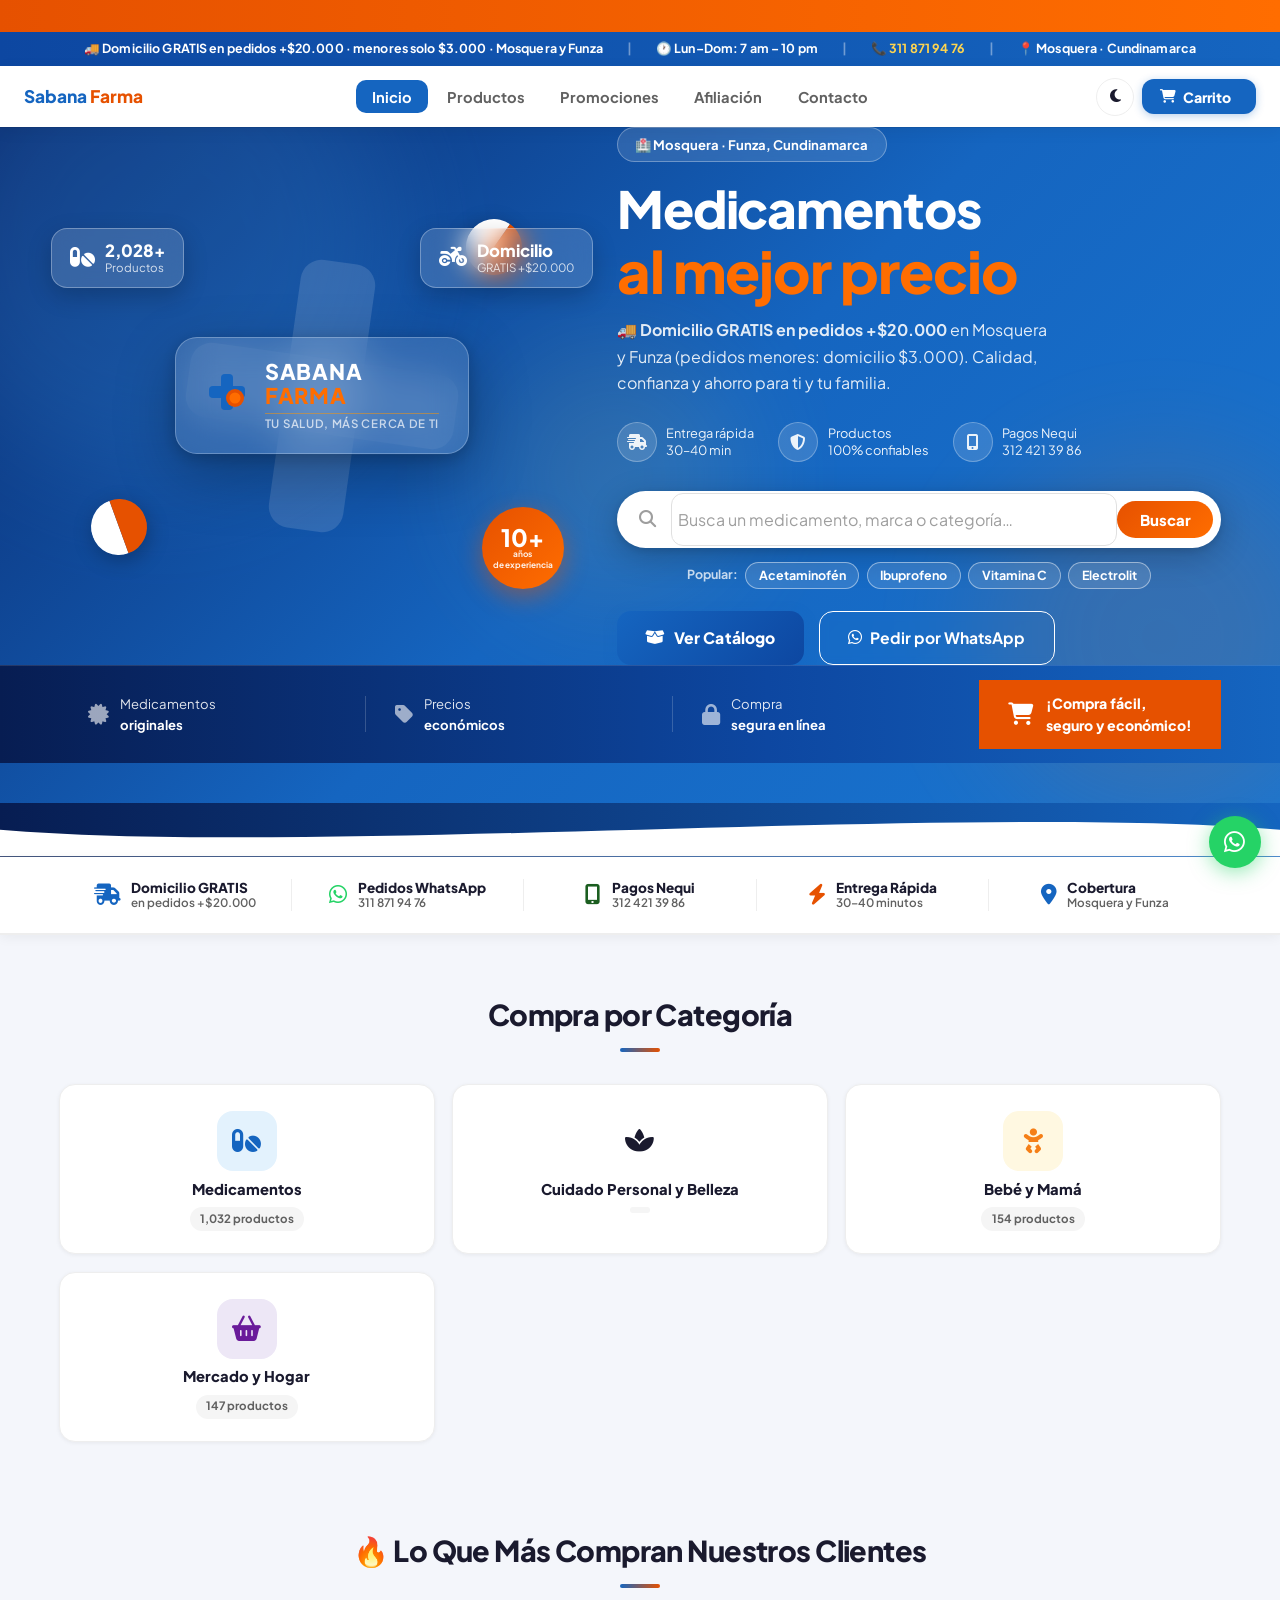
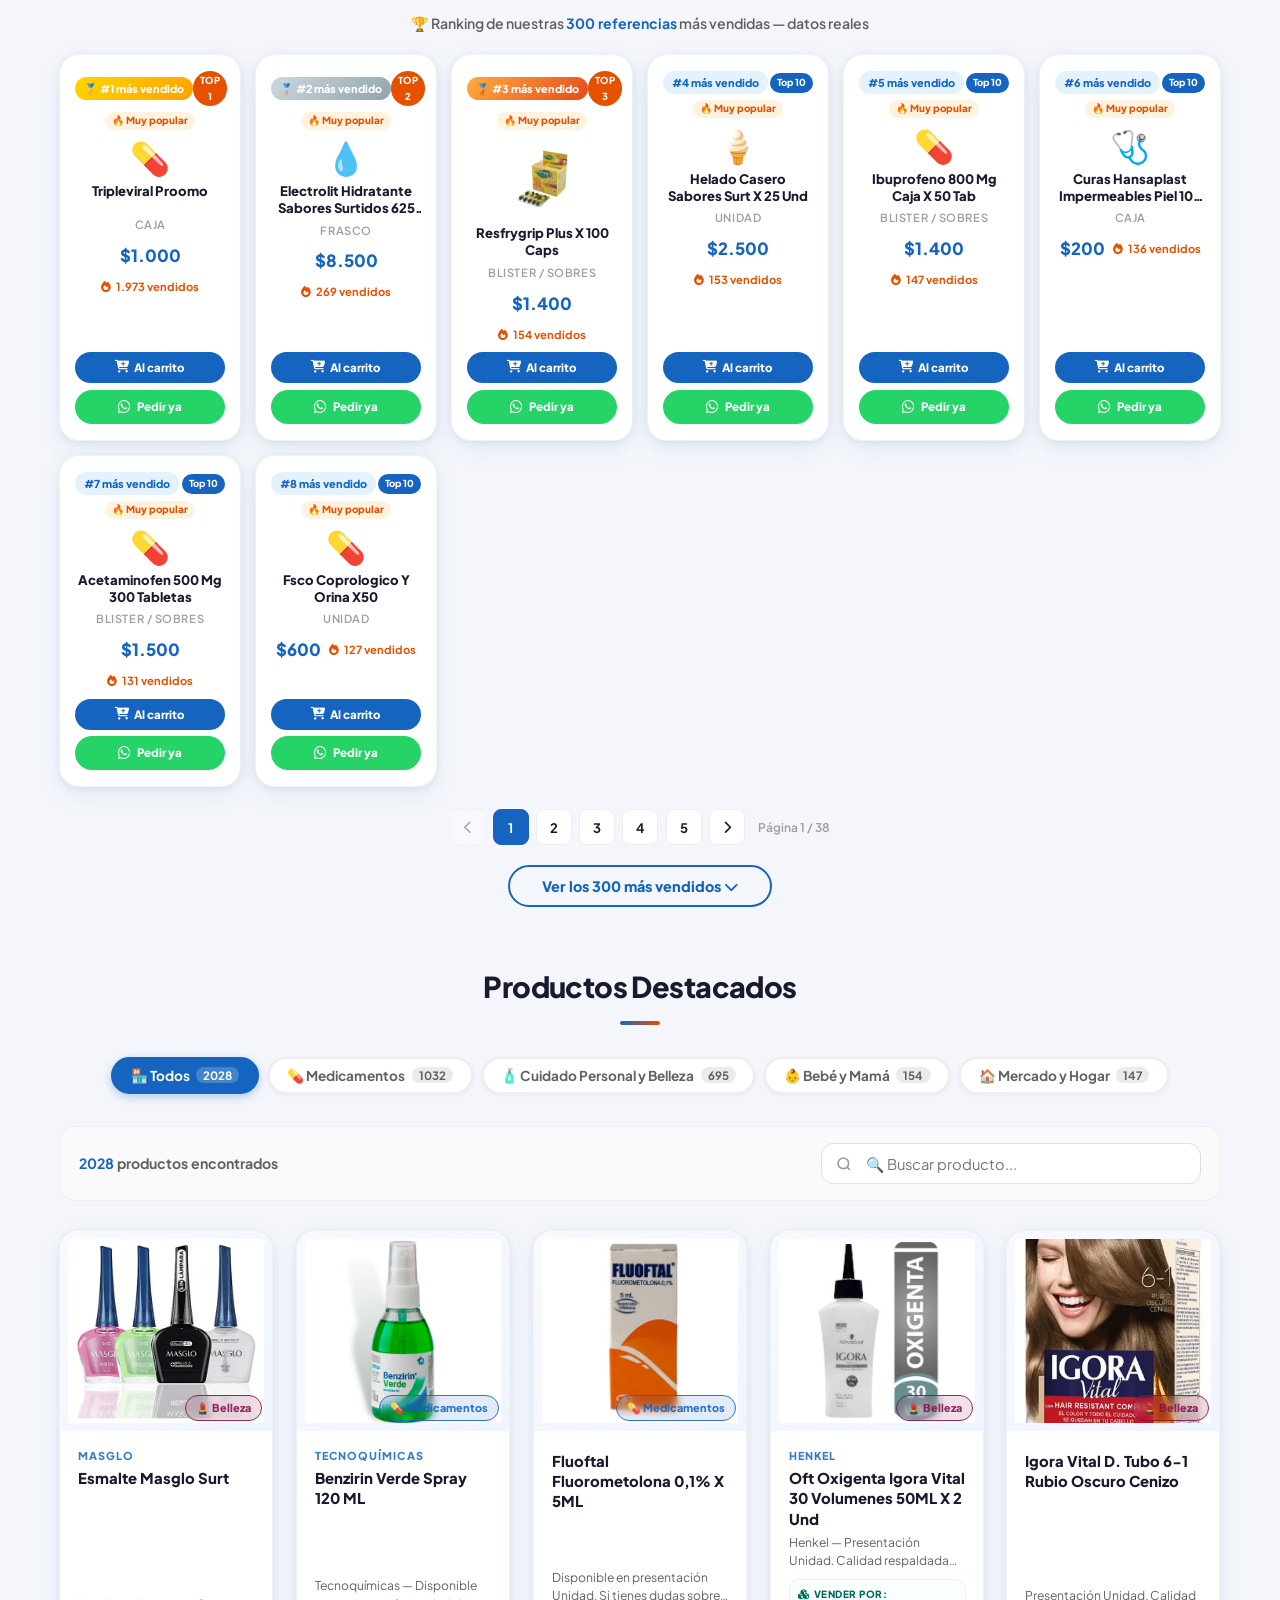
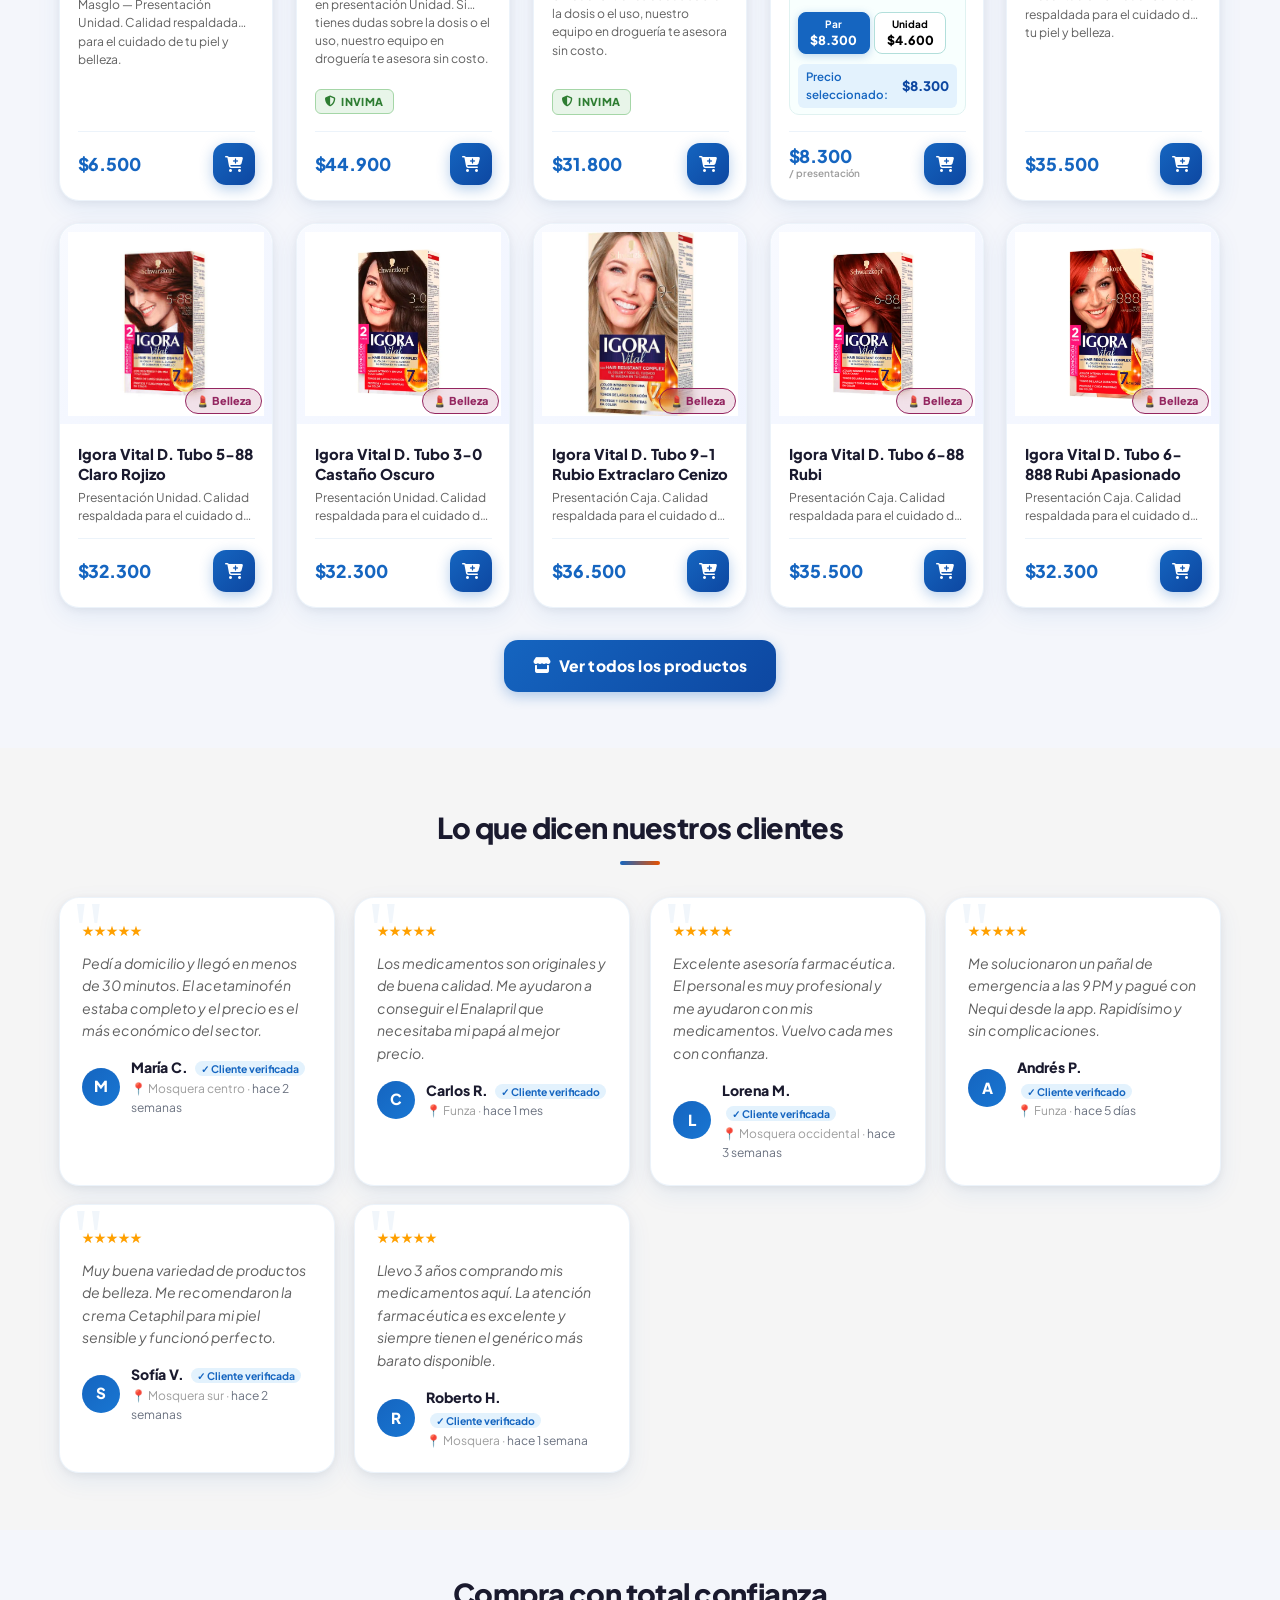
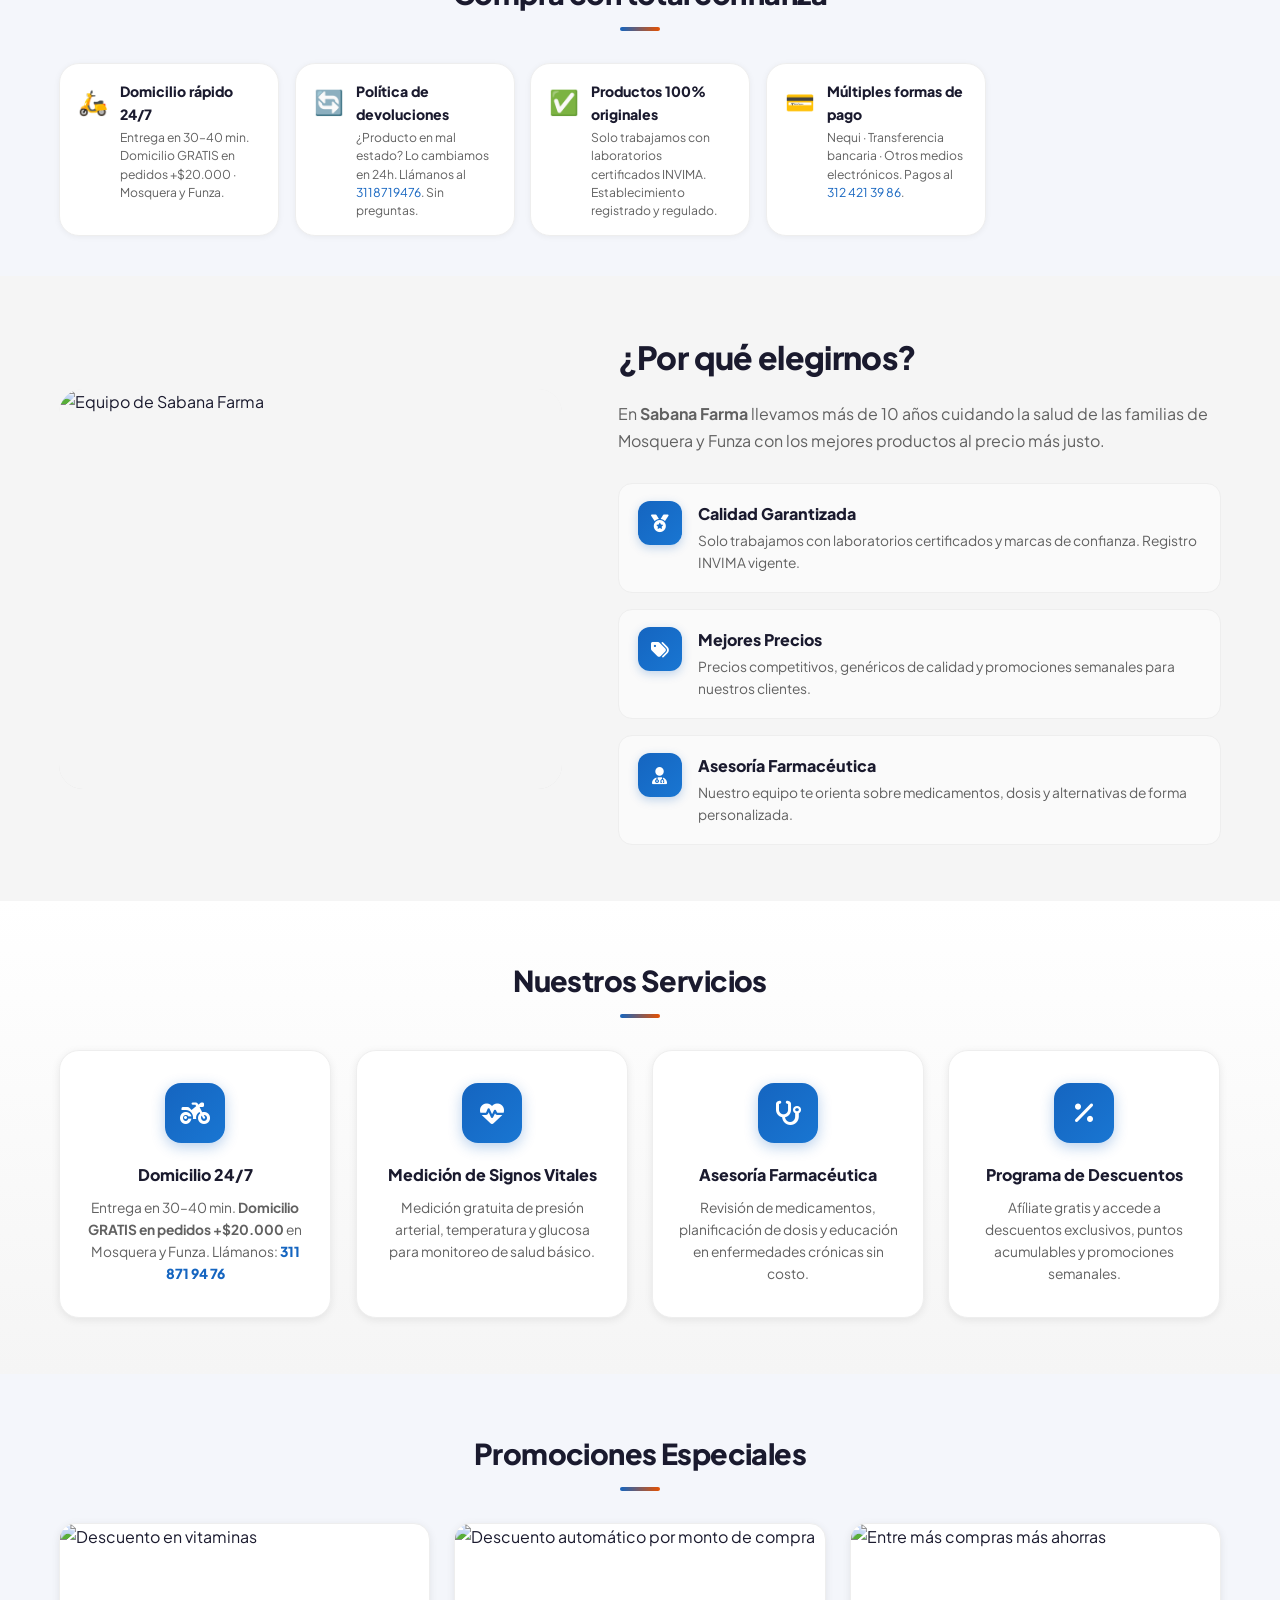
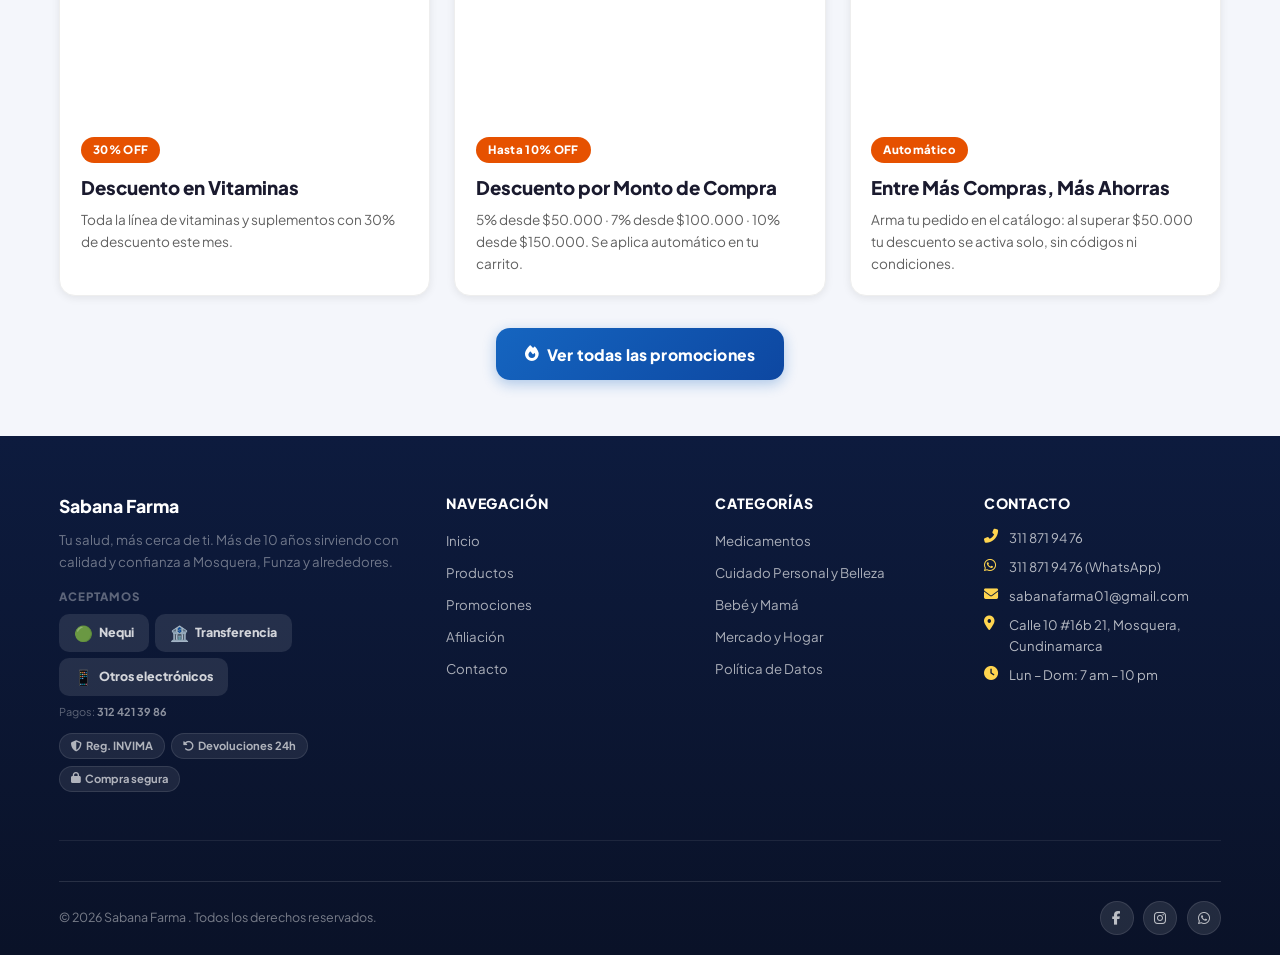
==== index.html @ 00483d92 "Mostrar domicilio .000 en pedidos menores y reubicar tarjeta flotante del hero" ====
<!DOCTYPE html>
<html lang="es">
<head>
 <meta charset="UTF-8">
 <meta name="viewport" content="width=device-width, initial-scale=1.0">
 <title>Sabana Farma | Tu salud, más cerca de ti – Mosquera, Cundinamarca</title>

 <!-- SEO -->
 <meta name="description" content="Sabana Farma en Mosquera y Funza. 🚚 Domicilio GRATIS en pedidos +$20.000. Medicamentos al mejor precio. WhatsApp: 311 871 94 76.">
 <meta name="keywords" content="droguería Mosquera, droguería Funza, medicamentos, belleza, cuidado personal, domicilio farmacia Cundinamarca">

 <!-- Open Graph (WhatsApp, Facebook) -->
 <meta property="og:title" content="Sabana Farma | Mosquera y Funza, Cundinamarca">
 <meta property="og:description" content="Tu salud, más cerca de ti. 🚚 Domicilio GRATIS en pedidos +$20.000 · +2.000 productos · Pedidos por WhatsApp · Nequi · Transferencia · Medios electrónicos.">
 <meta property="og:type" content="website">
 <meta property="og:image" content="https://sabanafarma.com/img/og-banner.jpg">
 <meta property="og:image:width" content="1200">
 <meta property="og:image:height" content="630">
 <meta property="og:url" content="https://sabanafarma.com/">
 <meta property="og:locale" content="es_CO">
 <meta name="twitter:card" content="summary_large_image">
 <meta name="twitter:title" content="Sabana Farma | Mosquera y Funza">
 <meta name="twitter:description" content="🚚 Domicilio GRATIS en pedidos +$20.000 · +2.000 productos · Pedidos por WhatsApp 311 871 94 76">

 <!-- Schema.org Pharmacy -->
 <script type="application/ld+json">
 {
 "@context": "https://schema.org",
 "@type": "Pharmacy",
 "name": "Sabana Farma",
 "telephone": "+573118719476",
 "openingHours": "Mo-Su 07:00-22:00",
 "priceRange": "$",
 "url": "https://sabanafarma.com/",
 "image": "https://sabanafarma.com/img/og-banner.jpg",
 "currenciesAccepted": "COP",
 "paymentAccepted": "Nequi, Transferencia bancaria, Medios electrónicos",
 "areaServed": [
 {"@type": "City", "name": "Mosquera", "addressRegion": "Cundinamarca"},
 {"@type": "City", "name": "Funza", "addressRegion": "Cundinamarca"}
 ],
 "address": {
 "@type": "PostalAddress",
 "streetAddress": "Calle 10 #16b 21",
 "addressLocality": "Mosquera",
 "addressRegion": "Cundinamarca",
 "addressCountry": "CO"
 },
 "geo": {
 "@type": "GeoCoordinates",
 "latitude": 4.8143,
 "longitude": -74.3557
 },
 "hasMap": "https://maps.google.com/?q=Sabana+Farma+Mosquera+Cundinamarca"
 }
 </script>

 <link rel="shortcut icon" href="img/favicon.ico" type="image/x-icon">
 <link rel="apple-touch-icon" href="img/apple-touch-icon.png">
 <link rel="manifest" href="manifest.json">

 <!-- Fuentes -->
 <link rel="preconnect" href="https://fonts.googleapis.com">
 <link rel="preconnect" href="https://fonts.gstatic.com" crossorigin>
 <link href="https://fonts.googleapis.com/css2?family=Nunito:wght@400;600;700;800;900&family=Plus+Jakarta+Sans:wght@500;600;700;800&display=swap" rel="stylesheet">

 <!-- Anti-FOUC: aplica tema ANTES de pintar — evita parpadeo claro→oscuro -->
 <script>
 (function(){
 try {
 var t = localStorage.getItem('tema');
 if (!t) {
 t = (window.matchMedia && window.matchMedia('(prefers-color-scheme:dark)').matches)
 ? 'dark' : 'light';
 }
 if (t === 'dark') {
 document.documentElement.setAttribute('data-theme', 'dark');
 /* body aún no existe en este punto, lo maneja theme.js */
 }
 } catch(e) {}
 })();
 </script>
 <!-- Íconos -->
 <link rel="stylesheet" href="https://cdnjs.cloudflare.com/ajax/libs/font-awesome/6.5.0/css/all.min.css">
 <!-- Estilos — un solo archivo unificado -->
 <link rel="stylesheet" href="css/estilos.css">
 <link rel="canonical" href="https://sabanafarma.com/">
 <!-- Estilos adicionales Fase 1 — additive only, no modifica estilos.css -->
 <style>
 /* Placeholder buscador hero — inicial sobre fondo azul */
 .hero-ac-img { width:44px;height:44px;flex-shrink:0;border-radius:8px;overflow:hidden;display:flex;align-items:center;justify-content:center;background:var(--azul-50,#e3f0ff) }
 .hero-ac-img img { width:100%;height:100%;object-fit:cover }
 .hero-ac-placeholder { width:44px;height:44px;border-radius:8px;background:var(--azul,#1a56db);color:#fff;display:flex;align-items:center;justify-content:center;font-size:1.1rem;font-weight:800;font-family:'Nunito',sans-serif;flex-shrink:0 }
 /* Badge "Cliente verificado" en testimonios */
 .test-verificado { font-size:.65rem;font-weight:700;color:var(--azul,#1a56db);background:var(--azul-50,#e3f0ff);border-radius:20px;padding:1px 6px;margin-left:4px;white-space:nowrap;vertical-align:middle }
 .test-barrio time { color:var(--color-texto-sec,#6b7280);font-style:normal }
 /* Tooltip WhatsApp dinámico — multilinea */
 .whatsapp-tooltip { max-width:200px;text-align:left;line-height:1.4;font-size:.78rem }
 .whatsapp-tooltip strong { display:block }
 /* Bottom nav con 5 ítems */
 .bottom-nav-inner { grid-template-columns:repeat(5,1fr) }

 /* ── Fase 2: Top Ventas mejorado ── */
 /* Contenedor de los dos botones por tarjeta */
 .tv-btns {
 display:flex; gap:.4rem; width:100%; margin-top:auto; flex-wrap:wrap;
 }
 /* Botón agregar al carrito en tv-card */
 .tv-btn-carrito {
 flex:1; min-width:80px;
 display:flex; align-items:center; justify-content:center; gap:.3rem;
 padding:.5rem .4rem;
 background:var(--azul,#1565C0); color:#fff;
 border:none; border-radius:50px;
 font-size:.72rem; font-weight:800; font-family:inherit;
 cursor:pointer; transition:filter .18s, transform .18s;
 white-space:nowrap;
 }
 .tv-btn-carrito:hover { filter:brightness(1.1); transform:translateY(-1px) }
 .tv-btn-carrito i { font-size:.8rem }
 /* Botón WhatsApp más compacto cuando comparte fila con carrito */
 .tv-btns .tv-btn-wsp {
 flex:1; min-width:80px; margin-top:0; padding:.5rem .4rem; font-size:.72rem;
 }
 /* Indicador de popularidad */
 .tv-popular {
 font-size:.62rem; font-weight:800;
 background:#FFF3E0; color:#E65100;
 border-radius:20px; padding:1px 7px;
 align-self:center; white-space:nowrap;
 }
 .tv-popular.tv-popular-med {
 background:var(--azul-50,#e3f2fd); color:var(--azul,#1565C0);
 }

 /* ── Fase 2: imágenes lazy nativas ── */
 img:not([loading]) { loading:lazy }
 /* Excepciones: hero y logo siempre eager */
 .hero img, .navbar-logo img, .hero-brand-logo img { loading:eager }

 /* ── Fase 2: sección Top Ventas — subtítulo ── */
 .tv-subtitulo {
 text-align:center; font-size:.88rem; color:var(--gris-700,#616161);
 margin-top:-.5rem; margin-bottom:1.2rem; font-weight:600;
 }
 </style>
</head>


<body>

<!-- ╔══════════════════════════════════════════╗
 ║ PROMO DEL DÍA (manejado por js/promo-dia.js) ║
 ╚══════════════════════════════════════════╝ -->
<div class="promo-dia-bar" id="promoDiaBar" aria-label="Promoción del día" role="banner"></div>

<!-- ╔══════════════════════════════════════════╗
 ║ TOP BAR — DOMICILIO + TELÉFONO ║
 ╚══════════════════════════════════════════╝ -->
<div class="top-bar" role="banner">
 <span>🚚 <strong>Domicilio GRATIS</strong> en pedidos +$20.000 · menores solo $3.000 · Mosquera y Funza</span>
 <span class="top-bar-sep">|</span>
 <span>🕐 Lun–Dom: 7 am – 10 pm</span>
 <span class="top-bar-sep">|</span>
 <a href="tel:+573118719476">📞 311 871 94 76</a>
 <span class="top-bar-sep">|</span>
 <span>📍 Mosquera · Cundinamarca</span>
</div>

<!-- ╔══════════════════════════════════════════╗
 ║ NAVBAR ║
 ╚══════════════════════════════════════════╝ -->
<nav class="navbar" role="navigation" aria-label="Navegación principal">
 <a class="navbar-logo" href="index.html">
 <img src="img/icono.jpg" alt="Logo Sabana Farma" loading="eager" fetchpriority="high" onerror="this.style.display='none'">
 <span>Sabana <em>Farma</em></span>
 </a>

 <ul class="navbar-links" id="navLinks" role="list">
 <li><a href="index.html" class="activo">Inicio</a></li>
 <li><a href="productos.html">Productos</a></li>
 <li><a href="promociones.html">Promociones</a></li>
 <li><a href="afiliaciones.html">Afiliación</a></li>
 <li><a href="contacto.html">Contacto</a></li>
 </ul>

 <div class="navbar-actions">
 <a href="tel:+573118719476" class="btn-tel-nav" style="display:none;color:var(--azul);font-weight:800;font-size:.85rem;padding:.4rem .7rem;border-radius:10px;background:var(--azul-50)" id="btnTelNav">
 <i class="fas fa-phone-alt"></i>
 </a>
 <!-- Toggle Dark Mode -->
 <button class="btn-tema" id="btnTema" onclick="toggleTema()" aria-label="Cambiar tema" title="Cambiar tema">
 <i class="fas fa-moon"></i>
 </button>
 <button class="btn-carrito" id="btnAbrirCarrito" aria-label="Abrir carrito de compras">
 <i class="fas fa-shopping-cart"></i> Carrito
 <span class="carrito-badge oculto" aria-live="polite">0</span>
 </button>
 <button class="navbar-toggle" id="navToggle" aria-label="Menú" aria-expanded="false">
 <span></span><span></span><span></span>
 </button>
 </div>
</nav>

<!-- ╔══════════════════════════════════════════╗
 ║ HERO ║
 ╚══════════════════════════════════════════╝ -->
<header class="hero" id="inicio" role="banner">

 <div class="hero-bg-deco" aria-hidden="true">
 <div class="hero-orb hero-orb-1"></div>
 <div class="hero-orb hero-orb-2"></div>
 <div class="hero-orb hero-orb-3"></div>
 </div>

 <div class="hero-inner container">

 <div class="hero-visual" aria-hidden="true">
 <div class="hero-cruz-bg">
 <svg viewBox="0 0 200 200" xmlns="http://www.w3.org/2000/svg">
 <rect x="75" y="10" width="50" height="180" rx="14" fill="rgba(255,255,255,.13)"/>
 <rect x="10" y="75" width="180" height="50" rx="14" fill="rgba(255,255,255,.13)"/>
 </svg>
 </div>
 <div class="hero-brand-card">
 <div class="hero-brand-logo">
 <svg width="44" height="44" viewBox="0 0 44 44" fill="none" xmlns="http://www.w3.org/2000/svg">
 <rect x="16" y="4" width="12" height="36" rx="4" fill="#1565C0"/>
 <rect x="4" y="16" width="36" height="12" rx="4" fill="#1565C0"/>
 <circle cx="30" cy="28" r="9" fill="#E65100"/>
 <circle cx="30" cy="28" r="5.5" fill="#FF6D00"/>
 </svg>
 </div>
 <div class="hero-brand-text">
 <span class="hero-brand-name">SABANA</span>
 <span class="hero-brand-name hero-brand-naranja">FARMA</span>
 <span class="hero-brand-slogan">Tu salud, más cerca de ti</span>
 </div>
 </div>
 <div class="hero-float-card hero-float-izq">
 <i class="fas fa-pills"></i>
 <div><strong>2,028+</strong><span>Productos</span></div>
 </div>
 <div class="hero-float-card hero-float-der">
 <i class="fas fa-motorcycle"></i>
 <div><strong>Domicilio</strong><span>GRATIS +$20.000</span></div>
 </div>
 <div class="hero-pill hero-pill-1">
 <div class="pill-half pill-a"></div><div class="pill-half pill-b"></div>
 </div>
 <div class="hero-pill hero-pill-2">
 <div class="pill-half pill-a"></div><div class="pill-half pill-b"></div>
 </div>
 <div class="hero-years-badge">
 <span class="hero-years-num">10+</span>
 <span class="hero-years-txt">años<br>de experiencia</span>
 </div>
 </div>

 <div class="hero-content">
 <div class="hero-badge">🏥 Mosquera · Funza, Cundinamarca</div>
 <h1>Medicamentos<br><span>al mejor precio</span></h1>
 <p>🚚 <strong>Domicilio GRATIS en pedidos +$20.000</strong> en Mosquera y Funza (pedidos menores: domicilio $3.000). Calidad, confianza y ahorro para ti y tu familia.</p>

 <div class="hero-benefits">
 <div class="hero-benefit">
 <div class="hero-benefit-icon"><i class="fas fa-shipping-fast"></i></div>
 <span>Entrega rápida<br>30–40 min</span>
 </div>
 <div class="hero-benefit">
 <div class="hero-benefit-icon"><i class="fas fa-shield-alt"></i></div>
 <span>Productos<br>100% confiables</span>
 </div>
 <div class="hero-benefit">
 <div class="hero-benefit-icon"><i class="fas fa-mobile-alt"></i></div>
 <span>Pagos Nequi<br>312 421 39 86</span>
 </div>
 </div>

 <div class="hero-search" id="heroSearchWrap" role="search">
 <div class="hero-search-inner">
 <i class="fas fa-search hero-search-icon" aria-hidden="true"></i>
 <input type="search" id="heroBuscadorInput" class="hero-search-input"
 placeholder="Busca un medicamento, marca o categoría…"
 autocomplete="off" aria-label="Buscar producto" aria-controls="heroDropdown">
 <button class="hero-search-btn" onclick="heroIrACatalogo()" aria-label="Buscar">Buscar</button>
 </div>
 <div class="hero-search-dropdown" id="heroDropdown" role="listbox"></div>
 <div class="hero-search-chips">
 <span class="hero-chip-label">Popular:</span>
 <button class="hero-chip" onclick="heroSetQ('Acetaminofén')">Acetaminofén</button>
 <button class="hero-chip" onclick="heroSetQ('Ibuprofeno')">Ibuprofeno</button>
 <button class="hero-chip" onclick="heroSetQ('Vitamina C')">Vitamina C</button>
 <button class="hero-chip" onclick="heroSetQ('Electrolit')">Electrolit</button>
 </div>
 </div>

 <div class="hero-btns">
 <a href="productos.html" class="btn-primario">
 <i class="fas fa-box-open"></i> Ver Catálogo
 </a>
 <a href="https://wa.me/573118719476?text=Hola%2C+quiero+hacer+un+pedido" target="_blank" rel="noopener" class="btn-secundario">
 <i class="fab fa-whatsapp"></i> Pedir por WhatsApp
 </a>
 </div>
 </div>
 </div>

 <div class="hero-bottom-strip">
 <div class="container">
 <div class="hero-strip-items">
 <div class="hero-strip-item"><i class="fas fa-certificate"></i><span>Medicamentos<br><strong>originales</strong></span></div>
 <div class="hero-strip-sep"></div>
 <div class="hero-strip-item"><i class="fas fa-tag"></i><span>Precios<br><strong>económicos</strong></span></div>
 <div class="hero-strip-sep"></div>
 <div class="hero-strip-item"><i class="fas fa-lock"></i><span>Compra<br><strong>segura en línea</strong></span></div>
 <div class="hero-strip-cta"><i class="fas fa-shopping-cart"></i><span>¡Compra fácil,<br>seguro y económico!</span></div>
 </div>
 </div>
 </div>

 <div class="hero-wave" aria-hidden="true">
 <svg viewBox="0 0 1440 60" xmlns="http://www.w3.org/2000/svg" preserveAspectRatio="none">
 <path d="M0,30 C360,60 1080,0 1440,30 L1440,60 L0,60 Z" fill="#ffffff"/>
 </svg>
 </div>
</header>

<!-- Banda de confianza -->
<section class="confianza-strip" aria-label="Por qué elegirnos">
 <div class="container">
 <div class="confianza-items">
 <div class="confianza-item"><i class="fas fa-shipping-fast confianza-icon"></i><div><strong>Domicilio GRATIS</strong><span>en pedidos +$20.000</span></div></div>
 <div class="confianza-sep"></div>
 <div class="confianza-item"><i class="fab fa-whatsapp confianza-icon" style="color:#25D366"></i><div><strong>Pedidos WhatsApp</strong><span>311 871 94 76</span></div></div>
 <div class="confianza-sep"></div>
 <div class="confianza-item"><i class="fas fa-mobile-alt confianza-icon" style="color:#1B5E20"></i><div><strong>Pagos Nequi</strong><span>312 421 39 86</span></div></div>
 <div class="confianza-sep"></div>
 <div class="confianza-item"><i class="fas fa-bolt confianza-icon" style="color:#E65100"></i><div><strong>Entrega Rápida</strong><span>30–40 minutos</span></div></div>
 <div class="confianza-sep"></div>
 <div class="confianza-item"><i class="fas fa-map-marker-alt confianza-icon"></i><div><strong>Cobertura</strong><span>Mosquera y Funza</span></div></div>
 </div>
 </div>
</section>

<!-- ╔══════════════════════════════════════════╗
 ║ CATEGORÍAS HERO — Compra por categoría ║
 ╚══════════════════════════════════════════╝ -->
<section class="categorias-hero" aria-labelledby="tit-cat-hero">
 <div class="container">
 <h2 class="titulo-seccion" id="tit-cat-hero">Compra por Categoría</h2>
 <div class="cat-hero-grid">

 <a href="productos.html?cat=Medicamentos" class="cat-hero-card" data-cat="Medicamentos">
 <div class="cat-hero-icon"><i class="fas fa-pills"></i></div>
 <span class="cat-hero-label">Medicamentos</span>
 <span class="cat-hero-count"></span>
 </a>

 <a href="productos.html?cat=Cuidado%20Personal%20y%20Belleza" class="cat-hero-card" data-cat="Cuidado Personal y Belleza">
 <div class="cat-hero-icon"><i class="fas fa-spa"></i></div>
 <span class="cat-hero-label">Cuidado Personal y Belleza</span>
 <span class="cat-hero-count"></span>
 </a>

 <a href="productos.html?cat=Beb%C3%A9%20y%20Mam%C3%A1" class="cat-hero-card" data-cat="Bebé y Mamá">
 <div class="cat-hero-icon"><i class="fas fa-baby"></i></div>
 <span class="cat-hero-label">Bebé y Mamá</span>
 <span class="cat-hero-count"></span>
 </a>

 <a href="productos.html?cat=Mercado%20y%20Hogar" class="cat-hero-card" data-cat="Mercado y Hogar">
 <div class="cat-hero-icon"><i class="fas fa-shopping-basket"></i></div>
 <span class="cat-hero-label">Mercado y Hogar</span>
 <span class="cat-hero-count"></span>
 </a>

 </div>
 </div>
</section>

<!-- ╔══════════════════════════════════════════╗
 ║ TOP VENTAS — LO QUE MÁS COMPRAN ║
 ╚══════════════════════════════════════════╝ -->
<section id="top-ventas" aria-labelledby="tit-top-ventas" style="padding:1.8rem 0 0">
 <div class="container">
 <h2 class="titulo-seccion" id="tit-top-ventas">🔥 Lo Que Más Compran Nuestros Clientes</h2>
 <p class="tv-subtitulo">🏆 Ranking de nuestras <strong>300 referencias</strong> más vendidas — datos reales</p>

 <div class="tv-grid" id="topVentasGrid" role="list"></div>

 <!-- Paginación -->
 <div class="tv-paginacion" id="tvPaginacion" role="navigation" aria-label="Paginación de productos más vendidos"></div>

 <div style="text-align:center;margin-top:1.2rem">
 <button type="button" class="tv-ver-mas" id="btnVerMasTop">
 Ver los 300 más vendidos <i class="fas fa-chevron-down"></i>
 </button>
 </div>
 </div>
</section>

<!-- ╔══════════════════════════════════════════╗
 ║ PRODUCTOS DESTACADOS ║
 ╚══════════════════════════════════════════╝ -->
<section id="productos" aria-labelledby="tit-productos">
 <div class="container">
 <h2 class="titulo-seccion" id="tit-productos">Productos Destacados</h2>

 <div class="categorias-grid" id="categoriasGrid" role="group" aria-label="Filtrar por categoría" style="margin-bottom:2rem"></div>

 <div class="productos-header">
 <span class="productos-count" id="productosCount"></span>
 <input type="search" class="busqueda-input" id="busquedaInput"
 placeholder="🔍 Buscar producto..." aria-label="Buscar producto">
 </div>

 <div class="productos-grid" id="productosGrid" role="list" aria-live="polite"></div>

 <div style="text-align:center;margin-top:2rem">
 <a href="productos.html" class="btn-primario">
 <i class="fas fa-store"></i> Ver todos los productos
 </a>
 </div>
 </div>
</section>

<!-- ╔══════════════════════════════════════════╗
 ║ TESTIMONIOS ║
 ╚══════════════════════════════════════════╝ -->
<section id="testimonios" style="background:var(--gris-100)" aria-labelledby="tit-testimonios">
 <div class="container">
 <h2 class="titulo-seccion" id="tit-testimonios">Lo que dicen nuestros clientes</h2>
 <div class="testimonios-grid">

 <article class="testimonio-card">
 <div class="test-estrellas">★★★★★</div>
 <p class="test-texto">Pedí a domicilio y llegó en menos de 30 minutos. El acetaminofén estaba completo y el precio es el más económico del sector.</p>
 <div class="test-autor">
 <div class="test-avatar">M</div>
 <div>
 <div class="test-nombre">María C. <span class="test-verificado">✓ Cliente verificada</span></div>
 <div class="test-barrio">📍 Mosquera centro · <time>hace 2 semanas</time></div>
 </div>
 </div>
 </article>

 <article class="testimonio-card">
 <div class="test-estrellas">★★★★★</div>
 <p class="test-texto">Los medicamentos son originales y de buena calidad. Me ayudaron a conseguir el Enalapril que necesitaba mi papá al mejor precio.</p>
 <div class="test-autor">
 <div class="test-avatar">C</div>
 <div>
 <div class="test-nombre">Carlos R. <span class="test-verificado">✓ Cliente verificado</span></div>
 <div class="test-barrio">📍 Funza · <time>hace 1 mes</time></div>
 </div>
 </div>
 </article>

 <article class="testimonio-card">
 <div class="test-estrellas">★★★★★</div>
 <p class="test-texto">Excelente asesoría farmacéutica. El personal es muy profesional y me ayudaron con mis medicamentos. Vuelvo cada mes con confianza.</p>
 <div class="test-autor">
 <div class="test-avatar">L</div>
 <div>
 <div class="test-nombre">Lorena M. <span class="test-verificado">✓ Cliente verificada</span></div>
 <div class="test-barrio">📍 Mosquera occidental · <time>hace 3 semanas</time></div>
 </div>
 </div>
 </article>

 <article class="testimonio-card">
 <div class="test-estrellas">★★★★★</div>
 <p class="test-texto">Me solucionaron un pañal de emergencia a las 9 PM y pagué con Nequi desde la app. Rapidísimo y sin complicaciones.</p>
 <div class="test-autor">
 <div class="test-avatar">A</div>
 <div>
 <div class="test-nombre">Andrés P. <span class="test-verificado">✓ Cliente verificado</span></div>
 <div class="test-barrio">📍 Funza · <time>hace 5 días</time></div>
 </div>
 </div>
 </article>

 <article class="testimonio-card">
 <div class="test-estrellas">★★★★★</div>
 <p class="test-texto">Muy buena variedad de productos de belleza. Me recomendaron la crema Cetaphil para mi piel sensible y funcionó perfecto.</p>
 <div class="test-autor">
 <div class="test-avatar">S</div>
 <div>
 <div class="test-nombre">Sofía V. <span class="test-verificado">✓ Cliente verificada</span></div>
 <div class="test-barrio">📍 Mosquera sur · <time>hace 2 semanas</time></div>
 </div>
 </div>
 </article>

 <article class="testimonio-card">
 <div class="test-estrellas">★★★★★</div>
 <p class="test-texto">Llevo 3 años comprando mis medicamentos aquí. La atención farmacéutica es excelente y siempre tienen el genérico más barato disponible.</p>
 <div class="test-autor">
 <div class="test-avatar">R</div>
 <div>
 <div class="test-nombre">Roberto H. <span class="test-verificado">✓ Cliente verificado</span></div>
 <div class="test-barrio">📍 Mosquera · <time>hace 1 semana</time></div>
 </div>
 </div>
 </article>

 </div>
 </div>
</section>

<!-- ╔══════════════════════════════════════════╗
 ║ GARANTÍAS DE COMPRA ║
 ╚══════════════════════════════════════════╝ -->
<section aria-labelledby="tit-garantias" style="padding-top:2.5rem;padding-bottom:2.5rem">
 <div class="container">
 <h2 class="titulo-seccion" id="tit-garantias">Compra con total confianza</h2>
 <div class="garantias-compra">

 <div class="garantia-card">
 <div class="garantia-icon">🛵</div>
 <div>
 <h4>Domicilio rápido 24/7</h4>
 <p>Entrega en 30–40 min. Domicilio GRATIS en pedidos +$20.000 · Mosquera y Funza.</p>
 </div>
 </div>

 <div class="garantia-card">
 <div class="garantia-icon">🔄</div>
 <div>
 <h4>Política de devoluciones</h4>
 <p>¿Producto en mal estado? Lo cambiamos en 24h. Llámanos al <a href="tel:+573118719476" style="color:var(--azul)">3118719476</a>. Sin preguntas.</p>
 </div>
 </div>

 <div class="garantia-card">
 <div class="garantia-icon">✅</div>
 <div>
 <h4>Productos 100% originales</h4>
 <p>Solo trabajamos con laboratorios certificados INVIMA. Establecimiento registrado y regulado.</p>
 </div>
 </div>

 <div class="garantia-card">
 <div class="garantia-icon">💳</div>
 <div>
 <h4>Múltiples formas de pago</h4>
 <p>Nequi · Transferencia bancaria · Otros medios electrónicos. Pagos al <a href="tel:+573118719476" style="color:var(--azul)">312 421 39 86</a>.</p>
 </div>
 </div>

 </div>
 </div>
</section>

<!-- ╔══════════════════════════════════════════╗
 ║ NOSOTROS ║
 ╚══════════════════════════════════════════╝ -->
<section id="nosotros" style="background:var(--gris-100)" aria-labelledby="tit-nosotros">
 <div class="container">
 <div class="nosotros-grid">
 <div class="nosotros-img">
 <img loading="lazy" src="img/img1.jpg" alt="Equipo de Sabana Farma"
 onerror="this.src='https://images.unsplash.com/photo-1576091160550-2173dba999ef?w=600&q=80'">
 </div>
 <div class="nosotros-texto">
 <h2 id="tit-nosotros">¿Por qué elegirnos?</h2>
 <p>En <strong>Sabana Farma</strong> llevamos más de 10 años cuidando la salud de las familias de Mosquera y Funza con los mejores productos al precio más justo.</p>
 <div class="nosotros-items">
 <div class="nosotros-item">
 <div class="nosotros-item-icon"><i class="fas fa-medal"></i></div>
 <div>
 <h4>Calidad Garantizada</h4>
 <p>Solo trabajamos con laboratorios certificados y marcas de confianza. Registro INVIMA vigente.</p>
 </div>
 </div>
 <div class="nosotros-item">
 <div class="nosotros-item-icon"><i class="fas fa-tags"></i></div>
 <div>
 <h4>Mejores Precios</h4>
 <p>Precios competitivos, genéricos de calidad y promociones semanales para nuestros clientes.</p>
 </div>
 </div>
 <div class="nosotros-item">
 <div class="nosotros-item-icon"><i class="fas fa-user-md"></i></div>
 <div>
 <h4>Asesoría Farmacéutica</h4>
 <p>Nuestro equipo te orienta sobre medicamentos, dosis y alternativas de forma personalizada.</p>
 </div>
 </div>
 </div>
 </div>
 </div>
 </div>
</section>

<!-- ╔══════════════════════════════════════════╗
 ║ SERVICIOS ║
 ╚══════════════════════════════════════════╝ -->
<section id="servicios" class="servicios-bg" aria-labelledby="tit-servicios">
 <div class="container">
 <h2 class="titulo-seccion" id="tit-servicios">Nuestros Servicios</h2>
 <div class="servicios-grid">

 <article class="servicio-card">
 <div class="servicio-icono"><i class="fas fa-motorcycle"></i></div>
 <h3>Domicilio 24/7</h3>
 <p>Entrega en 30–40 min. <strong>Domicilio GRATIS en pedidos +$20.000</strong> en Mosquera y Funza. Llámanos: <a href="tel:+573118719476" style="color:var(--azul);font-weight:800">311 871 94 76</a></p>
 </article>

 <article class="servicio-card">
 <div class="servicio-icono"><i class="fas fa-heartbeat"></i></div>
 <h3>Medición de Signos Vitales</h3>
 <p>Medición gratuita de presión arterial, temperatura y glucosa para monitoreo de salud básico.</p>
 </article>

 <article class="servicio-card">
 <div class="servicio-icono"><i class="fas fa-stethoscope"></i></div>
 <h3>Asesoría Farmacéutica</h3>
 <p>Revisión de medicamentos, planificación de dosis y educación en enfermedades crónicas sin costo.</p>
 </article>

 <article class="servicio-card">
 <div class="servicio-icono"><i class="fas fa-percent"></i></div>
 <h3>Programa de Descuentos</h3>
 <p>Afíliate gratis y accede a descuentos exclusivos, puntos acumulables y promociones semanales.</p>
 </article>

 </div>
 </div>
</section>

<!-- ╔══════════════════════════════════════════╗
 ║ PROMOCIONES ║
 ╚══════════════════════════════════════════╝ -->
<section id="promociones" aria-labelledby="tit-promos">
 <div class="container">
 <h2 class="titulo-seccion" id="tit-promos">Promociones Especiales</h2>
 <div class="promos-grid">

 <article class="promo-card">
 <img loading="lazy" src="img/promo1.jpg" alt="Descuento en vitaminas"
 onerror="this.src='https://images.unsplash.com/photo-1607619056574-7b8d3ee536b2?w=600&q=80'">
 <div class="promo-body">
 <span class="promo-descuento">30% OFF</span>
 <h3>Descuento en Vitaminas</h3>
 <p>Toda la línea de vitaminas y suplementos con 30% de descuento este mes.</p>
 </div>
 </article>

 <article class="promo-card">
 <img loading="lazy" src="img/promo2.jpg" alt="Descuento automático por monto de compra"
 onerror="this.src='https://images.unsplash.com/photo-1584308666744-24d5c474f2ae?w=600&q=80'">
 <div class="promo-body">
 <span class="promo-descuento">Hasta 10% OFF</span>
 <h3>Descuento por Monto de Compra</h3>
 <p>5% desde $50.000 · 7% desde $100.000 · 10% desde $150.000. Se aplica automático en tu carrito.</p>
 </div>
 </article>

 <article class="promo-card">
 <img loading="lazy" src="img/promo3.jpg" alt="Entre más compras más ahorras"
 onerror="this.src='https://images.unsplash.com/photo-1622484212850-eb596d769edc?w=600&q=80'">
 <div class="promo-body">
 <span class="promo-descuento">Automático</span>
 <h3>Entre Más Compras, Más Ahorras</h3>
 <p>Arma tu pedido en el catálogo: al superar $50.000 tu descuento se activa solo, sin códigos ni condiciones.</p>
 </div>
 </article>

 </div>
 <div style="text-align:center;margin-top:2rem">
 <a href="promociones.html" class="btn-primario">
 <i class="fas fa-fire"></i> Ver todas las promociones
 </a>
 </div>
 </div>
</section>

<!-- ╔══════════════════════════════════════════╗
 ║ FOOTER ║
 ╚══════════════════════════════════════════╝ -->
<footer class="footer" role="contentinfo">
 <div class="container">
 <div class="footer-grid">

 <div class="footer-marca">
 <h3>Sabana Farma</h3>
 <p>Tu salud, más cerca de ti. Más de 10 años sirviendo con calidad y confianza a Mosquera, Funza y alrededores.</p>
 <!-- MÉTODOS DE PAGO -->
 <div style="margin-top:1rem">
 <p style="font-size:.72rem;font-weight:800;color:rgba(255,255,255,.45);text-transform:uppercase;letter-spacing:.08em;margin-bottom:.5rem">Aceptamos</p>
 <div class="pagos-strip">
 <span class="pago-chip"><span>🟢</span> Nequi</span>
 <span class="pago-chip"><span>🏦</span> Transferencia</span>
 <span class="pago-chip"><span>📱</span> Otros electrónicos</span>
 </div>
 <p style="font-size:.68rem;color:rgba(255,255,255,.45);margin-top:.45rem">Pagos: <strong style="color:rgba(255,255,255,.7)">312 421 39 86</strong></p>
 </div>
 <!-- GARANTÍAS -->
 <div class="garantias-strip" style="justify-content:flex-start;margin-top:.8rem">
 <span class="garantia-chip"><i class="fas fa-shield-alt"></i> Reg. INVIMA</span>
 <span class="garantia-chip"><i class="fas fa-rotate-left"></i> Devoluciones 24h</span>
 <span class="garantia-chip"><i class="fas fa-lock"></i> Compra segura</span>
 </div>
 </div>

 <div class="footer-col">
 <h4>Navegación</h4>
 <ul>
 <li><a href="index.html">Inicio</a></li>
 <li><a href="productos.html">Productos</a></li>
 <li><a href="promociones.html">Promociones</a></li>
 <li><a href="afiliaciones.html">Afiliación</a></li>
 <li><a href="contacto.html">Contacto</a></li>
 </ul>
 </div>

 <div class="footer-col">
 <h4>Categorías</h4>
 <ul>
 <li><a href="productos.html?cat=Medicamentos">Medicamentos</a></li>
 <li><a href="productos.html?cat=Cuidado%20Personal%20y%20Belleza">Cuidado Personal y Belleza</a></li>
 <li><a href="productos.html?cat=Beb%C3%A9%20y%20Mam%C3%A1">Bebé y Mamá</a></li>
 <li><a href="productos.html?cat=Mercado%20y%20Hogar">Mercado y Hogar</a></li>
 <li><a href="politica-datos.html">Política de Datos</a></li>
 </ul>
 </div>

 <div class="footer-col">
 <h4>Contacto</h4>
 <div class="footer-contacto">
 <div class="footer-contacto-item">
 <i class="fas fa-phone-alt"></i>
 <span><a href="tel:+573118719476" style="color:inherit">311 871 94 76</a></span>
 </div>
 <div class="footer-contacto-item">
 <i class="fab fa-whatsapp"></i>
 <a href="https://wa.me/573118719476" target="_blank" style="color:inherit">311 871 94 76 (WhatsApp)</a>
 </div>
 <div class="footer-contacto-item">
 <i class="fas fa-envelope"></i>
 <span>sabanafarma01@gmail.com</span>
 </div>
 <div class="footer-contacto-item">
 <i class="fas fa-map-marker-alt"></i>
 <span>Calle 10 #16b 21, Mosquera, Cundinamarca</span>
 </div>
 <div class="footer-contacto-item">
 <i class="fas fa-clock"></i>
 <span>Lun – Dom: 7 am – 10 pm</span>
 </div>
 </div>
 </div>

 </div>
 <div class="footer-bottom">
 <p>&copy; 2026 Sabana Farma . Todos los derechos reservados.</p>
 <div class="footer-redes">
 <a href="#" aria-label="Facebook"><i class="fab fa-facebook-f"></i></a>
 <a href="#" aria-label="Instagram"><i class="fab fa-instagram"></i></a>
 <a href="https://wa.me/573118719476" target="_blank" aria-label="WhatsApp"><i class="fab fa-whatsapp"></i></a>
 </div>
 </div>
 </div>
</footer>

<!-- ╔══════════════════════════════════════════╗
 ║ MODAL CARRITO ║
 ╚══════════════════════════════════════════╝ -->
<div class="modal-overlay" id="carritoModal" role="dialog" aria-modal="true" aria-label="Carrito de compras">
 <div class="carrito-panel">
 <div class="carrito-header">
 <h2><i class="fas fa-shopping-cart"></i> Mi Carrito</h2>
 <button class="btn-cerrar-carrito" id="btnCerrarCarrito" aria-label="Cerrar carrito">✕</button>
 </div>

 <div class="carrito-items" id="carritoItems">
 <div class="carrito-vacio">
 <i class="fas fa-shopping-basket"></i>
 <p>Tu carrito está vacío</p>
 </div>
 </div>

 <div class="carrito-footer">
 <!-- DOMICILIO INFO -->
 <div class="domicilio-info">
 <i class="fas fa-motorcycle"></i>
 <div>
 <strong>🚚 Domicilio GRATIS en pedidos +$20.000</strong><br>
 <span style="font-weight:600;font-size:.73rem">⏱️ Entrega estimada: 30–40 minutos</span>
 </div>
 </div>

 <!-- RESUMEN -->
 <div class="carrito-resumen">
 <div class="carrito-resumen-fila">
 <span>Subtotal</span><span id="carritoSubtotal">$0</span>
 </div>
 <div class="carrito-resumen-fila">
 <span>Domicilio</span><span id="carritoEnvio" style="color:var(--verde,#1B5E20);font-weight:700">GRATIS</span>
 </div>
 <!-- MENSAJE DOMICILIO — GRATIS en pedidos -->
 <div id="carritoEnvioMsg">🛵 Agrega $20.000 para obtener domicilio GRATIS</div>
 </div>

 <div class="carrito-total-fila">
 <span>Total</span><span id="carritoTotal">$0</span>
 </div>

 <!-- MÉTODOS DE PAGO -->
 <div>
 <div class="pagos-carrito-title">💳 Aceptamos:</div>
 <div class="pagos-carrito">
 <span class="pago-mini">🟢 Nequi</span>
 <span class="pago-mini">🏦 Transferencia</span>
 <span class="pago-mini">📱 Otros electrónicos</span>
 </div>
 <div style="font-size:.68rem;color:var(--color-texto-sec,#6b7280);margin-top:.35rem;text-align:center">
 Pagos al: <strong>312 421 39 86</strong>
 </div>
 </div>

 <button class="btn-checkout" id="btnCheckout">
 <i class="fab fa-whatsapp"></i> Pedir por WhatsApp
 </button>
 <button class="btn-vaciar" id="btnVaciarCarrito">
 <i class="fas fa-trash"></i> Vaciar carrito
 </button>
 </div>
 </div>
</div>

<!-- WhatsApp flotante con estado dinámico según hora Colombia (UTC-5) -->
<div class="whatsapp-float" id="waFloat">
 <div class="whatsapp-tooltip" id="waTooltip">¡Escríbenos por WhatsApp!</div>
 <a href="https://wa.me/573118719476?text=Hola%2C+quiero+información+sobre+sus+productos"
 target="_blank" rel="noopener noreferrer"
 class="whatsapp-btn" aria-label="Contactar por WhatsApp" id="waBtn">
 <i class="fab fa-whatsapp"></i>
 </a>
</div>
<script>
/* Estado dinámico WhatsApp — horario 7am–10pm Colombia (UTC-5) */
(function () {
 var ahora = new Date();
 /* Hora actual en Colombia: UTC-5 */
 var horaCol = (ahora.getUTCHours() - 5 + 24) % 24;
 var abierto = horaCol >= 7 && horaCol < 22;
 var tooltip = document.getElementById('waTooltip');
 if (!tooltip) return;
 if (abierto) {
 tooltip.innerHTML = '🟢 <strong>¡Estamos en línea!</strong> · 7am–10pm';
 } else {
 /* Calcular cuántas horas faltan para las 7am */
 var horasFalta = horaCol < 7 ? (7 - horaCol) : (31 - horaCol);
 tooltip.innerHTML = '🔴 Respondemos a las <strong>7am</strong><br><span style="font-size:.72rem">Horario: Lun–Dom 7am–10pm</span>';
 }
})();
</script>

<!-- Toast -->
<div id="toast" class="toast" aria-live="assertive"></div>

<!-- ╔══════════════════════════════════════════╗
 ║ BOTTOM NAVIGATION (solo móvil) ║
 ╚══════════════════════════════════════════╝ -->
<nav class="bottom-nav" aria-label="Navegación rápida móvil">
 <div class="bottom-nav-inner">
 <a href="index.html" class="bn-item activo">
 <i class="fas fa-home"></i>
 <span>Inicio</span>
 </a>
 <a href="productos.html" class="bn-item">
 <i class="fas fa-store"></i>
 <span>Productos</span>
 </a>
 <a href="promociones.html" class="bn-item">
 <i class="fas fa-fire"></i>
 <span>Promos</span>
 </a>
 <button class="bn-item" id="btnAbrirCarritoMobile" aria-label="Carrito">
 <div class="bn-badge">
 <i class="fas fa-shopping-cart"></i>
 <span class="bn-count oculto" id="bnCount">0</span>
 </div>
 <span>Carrito</span>
 </button>
 <a href="https://wa.me/573118719476?text=Hola%2C+quiero+información" target="_blank" rel="noopener" class="bn-item">
 <i class="fab fa-whatsapp"></i>
 <span>WhatsApp</span>
 </a>
 </div>
</nav>

<!-- Scripts de datos y lógica -->
<script defer src="js/wa-config.js"></script>
<script defer src="js/productos-data.js"></script>
<script defer src="js/imagenes-data.js"></script>
<script defer src="js/top-ventas-data.js"></script>
<script defer src="js/top-ventas-imagenes.js"></script>
<script defer src="js/laboratorio-precios.js"></script>
<script defer src="js/catalogo.js"></script>
<script defer src="js/carrito.js"></script>

<!-- Top Ventas — render con paginación -->
<script>
(function() {
 'use strict';
 var LIMITE_INICIAL = 8;
 var POR_PAGINA = LIMITE_INICIAL;
 var mostrandoTodos = false;
 var paginaActual = 1;

 function medalla(r) {
 if (r === 1) return 'oro';
 if (r === 2) return 'plata';
 if (r === 3) return 'bronce';
 if (r <= 10) return 'top10';
 return '';
 }
 function rankLabel(r) {
 if (r === 1) return '🥇 #1 más vendido';
 if (r === 2) return '🥈 #2 más vendido';
 if (r === 3) return '🥉 #3 más vendido';
 return '#' + r + ' más vendido';
 }

 /* ── Matching con CATALOGO (normalizado: acentos, dobles espacios) ── */
 function tvNormalizar(s) {
 return (s || '').toLowerCase()
 .normalize('NFD').replace(/[\u0300-\u036f]/g, '')
 .replace(/[^a-z0-9]+/g, ' ')
 .trim();
 }
 var __tvIndice = null; /* caché: se construye 1 sola vez, no por render */
 function tvBuscarEnCatalogo(nombre) {
 if (typeof CATALOGO === 'undefined') return null;
 var nom = tvNormalizar(nombre);
 if (!nom) return null;
 if (!__tvIndice) {
 __tvIndice = CATALOGO.map(function(c) { return tvNormalizar(c.nombre); });
 }
 var clave = nom.substring(0, 18);
 for (var i = 0; i < __tvIndice.length; i++) {
 var cat = __tvIndice[i];
 if (!cat) continue;
 if (cat.indexOf(clave) !== -1 || nom.indexOf(cat.substring(0, 18)) !== -1) return CATALOGO[i];
 }
 return null;
 }

 /* ── Imagen real: mapa verificado (TV_IMAGENES) → catálogo → '' (emoji)
    Sin adivinar rutas por slug: evita peticiones 404 innecesarias ── */
 function tvImagen(ranking, prodCat) {
 if (typeof TV_IMAGENES !== 'undefined' && TV_IMAGENES[ranking]) return TV_IMAGENES[ranking];
 if (!prodCat) return '';
 if (prodCat.variantes && prodCat.variantes[0] && prodCat.variantes[0].imagen) return prodCat.variantes[0].imagen;
 if (prodCat.imagen) return prodCat.imagen;
 return '';
 }

 function renderTopVentas() {
 var grid = document.getElementById('topVentasGrid');
 if (!grid || typeof TOP_VENTAS === 'undefined') return;
 var num = '573118719476';
 var lista = mostrandoTodos
 ? TOP_VENTAS
 : TOP_VENTAS.slice((paginaActual - 1) * POR_PAGINA, paginaActual * POR_PAGINA);

 grid.innerHTML = lista.map(function(p) {
 /* Buscar el producto en CATALOGO para agregar al carrito */
 var prodCat = tvBuscarEnCatalogo(p.nombre);

 /* ── Precio unificado: si hay match, mostrar el precio del CATÁLOGO
    (el mismo que cobra el carrito y muestra el modal). El precio de
    top-ventas-data.js es histórico de ventas y puede diferir. ── */
 var precio = (prodCat && prodCat.variantes && prodCat.variantes[0] && prodCat.variantes[0].precio)
 ? prodCat.variantes[0].precio
 : p.precio;

 var msgWa = encodeURIComponent('Hola! Vi que *' + p.nombre + '* es de los más vendidos 🔥\n¿Tienen disponibilidad? Precio: $' + precio.toLocaleString('es-CO'));
 var badge = p.ranking <= 3
 ? '<span class="tv-badge-top">TOP ' + p.ranking + '</span>'
 : (p.ranking <= 10 ? '<span class="tv-badge-10">Top 10</span>' : '');
 var btnCarrito = prodCat
 ? '<button class="tv-btn-carrito" onclick="agregarAlCarrito(window.__tvCat' + p.ranking + ',0,this)" aria-label="Agregar al carrito">' +
 '<i class="fas fa-cart-plus"></i> Al carrito' +
 '</button>'
 : '';
 /* Guardar referencia global para el onclick */
 if (prodCat) window['__tvCat' + p.ranking] = prodCat;

 /* Indicador de popularidad */
 var popularidad = p.vendidos >= 100
 ? '<span class="tv-popular">🔥 Muy popular</span>'
 : (p.vendidos >= 50 ? '<span class="tv-popular tv-popular-med">⭐ Popular</span>' : '');

 /* Imagen real con fallback al emoji si no existe o falla la carga */
 var imgSrc = tvImagen(p.ranking, prodCat);
 var media = imgSrc
 ? '<img class="tv-img" src="' + imgSrc + '" alt="' + p.nombre.replace(/"/g, '&quot;') + '" loading="lazy" width="72" height="72" decoding="async" ' +
 'onerror="this.style.display=\'none\';if(this.nextElementSibling)this.nextElementSibling.style.display=\'\';">' +
 '<span class="tv-icono" style="display:none">' + p.icono + '</span>'
 : '<span class="tv-icono">' + p.icono + '</span>';

 /* Card clicable → abre el modal de detalle del producto (características,
    referencias y modo de venta). Los botones internos no lo disparan. */
 var attrsModal = prodCat
 ? ' onclick="if(!event.target.closest(\'a,button\'))abrirModalProducto(' + prodCat.id + ')"' +
 ' onkeydown="if(event.key===\'Enter\'&&!event.target.closest(\'a,button\'))abrirModalProducto(' + prodCat.id + ')"' +
 ' tabindex="0" style="cursor:pointer" aria-label="Ver detalles de ' + p.nombre.replace(/"/g, '&quot;') + '"'
 : '';

 return '<div class="tv-card" role="listitem"' + attrsModal + '>' +
 '<div class="tv-card-head">' +
 '<span class="tv-rank ' + medalla(p.ranking) + '">' + rankLabel(p.ranking) + '</span>' +
 badge +
 '</div>' +
 popularidad +
 media +
 '<span class="tv-nombre">' + p.nombre + '</span>' +
 '<span class="tv-presentacion">' + p.presentacion + '</span>' +
 '<div class="tv-precio-row">' +
 '<span class="tv-precio">$' + precio.toLocaleString('es-CO') + '</span>' +
 '<span class="tv-vendidos"><i class="fas fa-fire"></i> ' + p.vendidos.toLocaleString('es-CO') + ' vendidos</span>' +
 '</div>' +
 '<div class="tv-btns">' +
 btnCarrito +
 '<a class="tv-btn-wsp" href="https://wa.me/' + num + '?text=' + msgWa + '" target="_blank" rel="noopener">' +
 '<i class="fab fa-whatsapp"></i> Pedir ya' +
 '</a>' +
 '</div>' +
 '</div>';
 }).join('');

 renderPaginacion();
 }

 function renderPaginacion() {
 var pag = document.getElementById('tvPaginacion');
 if (!pag) return;
 if (mostrandoTodos) { pag.style.display = 'none'; return; }
 pag.style.display = 'flex';
 var totalPags = Math.ceil(TOP_VENTAS.length / POR_PAGINA);
 var ini = Math.max(1, paginaActual - 2);
 var fin = Math.min(totalPags, ini + 4);
 var html = '';
 html += '<button class="tv-pag-btn" ' + (paginaActual===1?'disabled':'') + ' onclick="tvIrPag(' + (paginaActual-1) + ')"><i class="fas fa-chevron-left"></i></button>';
 for (var i = ini; i <= fin; i++)
 html += '<button class="tv-pag-btn' + (i===paginaActual?' activo':'') + '" onclick="tvIrPag(' + i + ')">' + i + '</button>';
 html += '<button class="tv-pag-btn" ' + (paginaActual===totalPags?'disabled':'') + ' onclick="tvIrPag(' + (paginaActual+1) + ')"><i class="fas fa-chevron-right"></i></button>';
 html += '<span class="tv-pag-info">Página ' + paginaActual + ' / ' + totalPags + '</span>';
 pag.innerHTML = html;
 }

 window.tvIrPag = function(pg) {
 var totalPags = Math.ceil(TOP_VENTAS.length / POR_PAGINA);
 if (pg < 1 || pg > totalPags) return;
 paginaActual = pg;
 renderTopVentas();
 var sec = document.getElementById('top-ventas');
 if (sec) sec.scrollIntoView({ behavior: 'smooth', block: 'start' });
 };

 document.addEventListener('DOMContentLoaded', function() {
 renderTopVentas();

 // Rellenar conteo de productos por categoría
 if (typeof CATALOGO !== 'undefined') {
 var counts = {};
 CATALOGO.forEach(function(p) { counts[p.categoria] = (counts[p.categoria]||0)+1; });
 document.querySelectorAll('.cat-hero-card').forEach(function(card) {
 var el = card.querySelector('.cat-hero-count');
 if (el && counts[card.dataset.cat]) el.textContent = counts[card.dataset.cat].toLocaleString() + ' productos';
 });
 }

 var btn = document.getElementById('btnVerMasTop');
 if (!btn) return;
 btn.addEventListener('click', function() {
 mostrandoTodos = !mostrandoTodos;
 paginaActual = 1;
 btn.innerHTML = mostrandoTodos
 ? '<i class="fas fa-compress-alt"></i> Ver menos'
 : 'Ver los 300 más vendidos <i class="fas fa-chevron-down"></i>';
 renderTopVentas();
 });
 });
})();
</script>

<script src="js/theme.js"></script>
<script>
/* ── Buscador del hero ── */
(function () {
 var WA_HERO = '573118719476';
 var timer;

 /* Escapar caracteres especiales de RegExp */
 function escaparRE(s) {
 return s.replace(/[-.*+?^${}()|[\]\\]/g, '\\$&');
 }

 window.heroSetQ = function (q) {
 var inp = document.getElementById('heroBuscadorInput');
 if (inp) { inp.value = q; inp.focus(); heroBuscar(q); }
 };

 window.heroIrACatalogo = function () {
 var inp = document.getElementById('heroBuscadorInput');
 var q = inp ? inp.value.trim() : '';
 window.location.href = q
 ? 'productos.html?buscar=' + encodeURIComponent(q)
 : 'productos.html';
 };

 function heroBuscar(q) {
 var dd = document.getElementById('heroDropdown');
 if (!dd) return;
 if (!q || q.length < 2) {
 dd.innerHTML = '';
 dd.classList.remove('activo');
 return;
 }

 var ql = q.toLowerCase();
 var catalogo = window.CATALOGO || [];
 var res = catalogo.filter(function (p) {
 return (p.nombre && p.nombre.toLowerCase().includes(ql))
 || (p.categoria && p.categoria.toLowerCase().includes(ql))
 || (p.marca && p.marca.toLowerCase().includes(ql));
 }).slice(0, 7);

 if (!res.length) {
 dd.innerHTML =
 '<div class="hero-ac-empty">' +
 '<i class="fas fa-search-minus"></i>' +
 '<span>Sin resultados para <strong>&ldquo;' + q + '&rdquo;</strong></span>' +
 '<a class="hero-ac-wa" href="https://wa.me/' + WA_HERO +
 '?text=' + encodeURIComponent('Hola, ¿tienen ' + q + '?') +
 '" target="_blank" rel="noopener">' +
 '<i class="fab fa-whatsapp"></i> Preguntar por WhatsApp' +
 '</a>' +
 '</div>';
 dd.classList.add('activo');
 return;
 }

 /* Resaltado del término buscado */
 var reStr = escaparRE(q);
 var re = new RegExp('(' + reStr + ')', 'gi');

 dd.innerHTML = res.map(function (p) {
 var v0 = (p.variantes && p.variantes[0]) || {};
 var precio = v0.precio || 0;
 var img = v0.imagen || p.imagen || '';
 var nombre = p.nombre.replace(re, '<mark>$1</mark>');
 var meta = (p.categoria || '') + (precio ? ' · $' + precio.toLocaleString('es-CO') : '');
 var destino = encodeURIComponent(p.nombre);
 /* SVG placeholder inline — inicial del producto sobre fondo azul institucional */
 var inicial = (p.nombre || '?').charAt(0).toUpperCase();
 var imgTag = img
 ? '<img src="' + img + '" alt="" loading="lazy" onerror="this.style.display=\'none\';this.nextElementSibling.style.display=\'flex\'">' +
 '<span class="hero-ac-placeholder" style="display:none">' + inicial + '</span>'
 : '<span class="hero-ac-placeholder">' + inicial + '</span>';

 return '<button class="hero-ac-item"' +
 ' onclick="window.location.href=\'productos.html?buscar=' + destino + '\'"' +
 ' role="option">' +
 '<div class="hero-ac-img">' + imgTag + '</div>' +
 '<span class="hero-ac-info">' +
 '<span class="hero-ac-nombre">' + nombre + '</span>' +
 '<span class="hero-ac-meta">' + meta + '</span>' +
 '</span>' +
 '<i class="fas fa-chevron-right"></i>' +
 '</button>';
 }).join('');

 dd.classList.add('activo');
 }

 document.addEventListener('DOMContentLoaded', function () {
 var inp = document.getElementById('heroBuscadorInput');
 if (!inp) return;

 inp.addEventListener('input', function () {
 clearTimeout(timer);
 timer = setTimeout(function () { heroBuscar(inp.value.trim()); }, 220);
 });

 inp.addEventListener('keydown', function (e) {
 if (e.key === 'Enter') { e.preventDefault(); heroIrACatalogo(); }
 if (e.key === 'Escape') {
 inp.value = '';
 var dd = document.getElementById('heroDropdown');
 if (dd) { dd.innerHTML = ''; dd.classList.remove('activo'); }
 }
 });
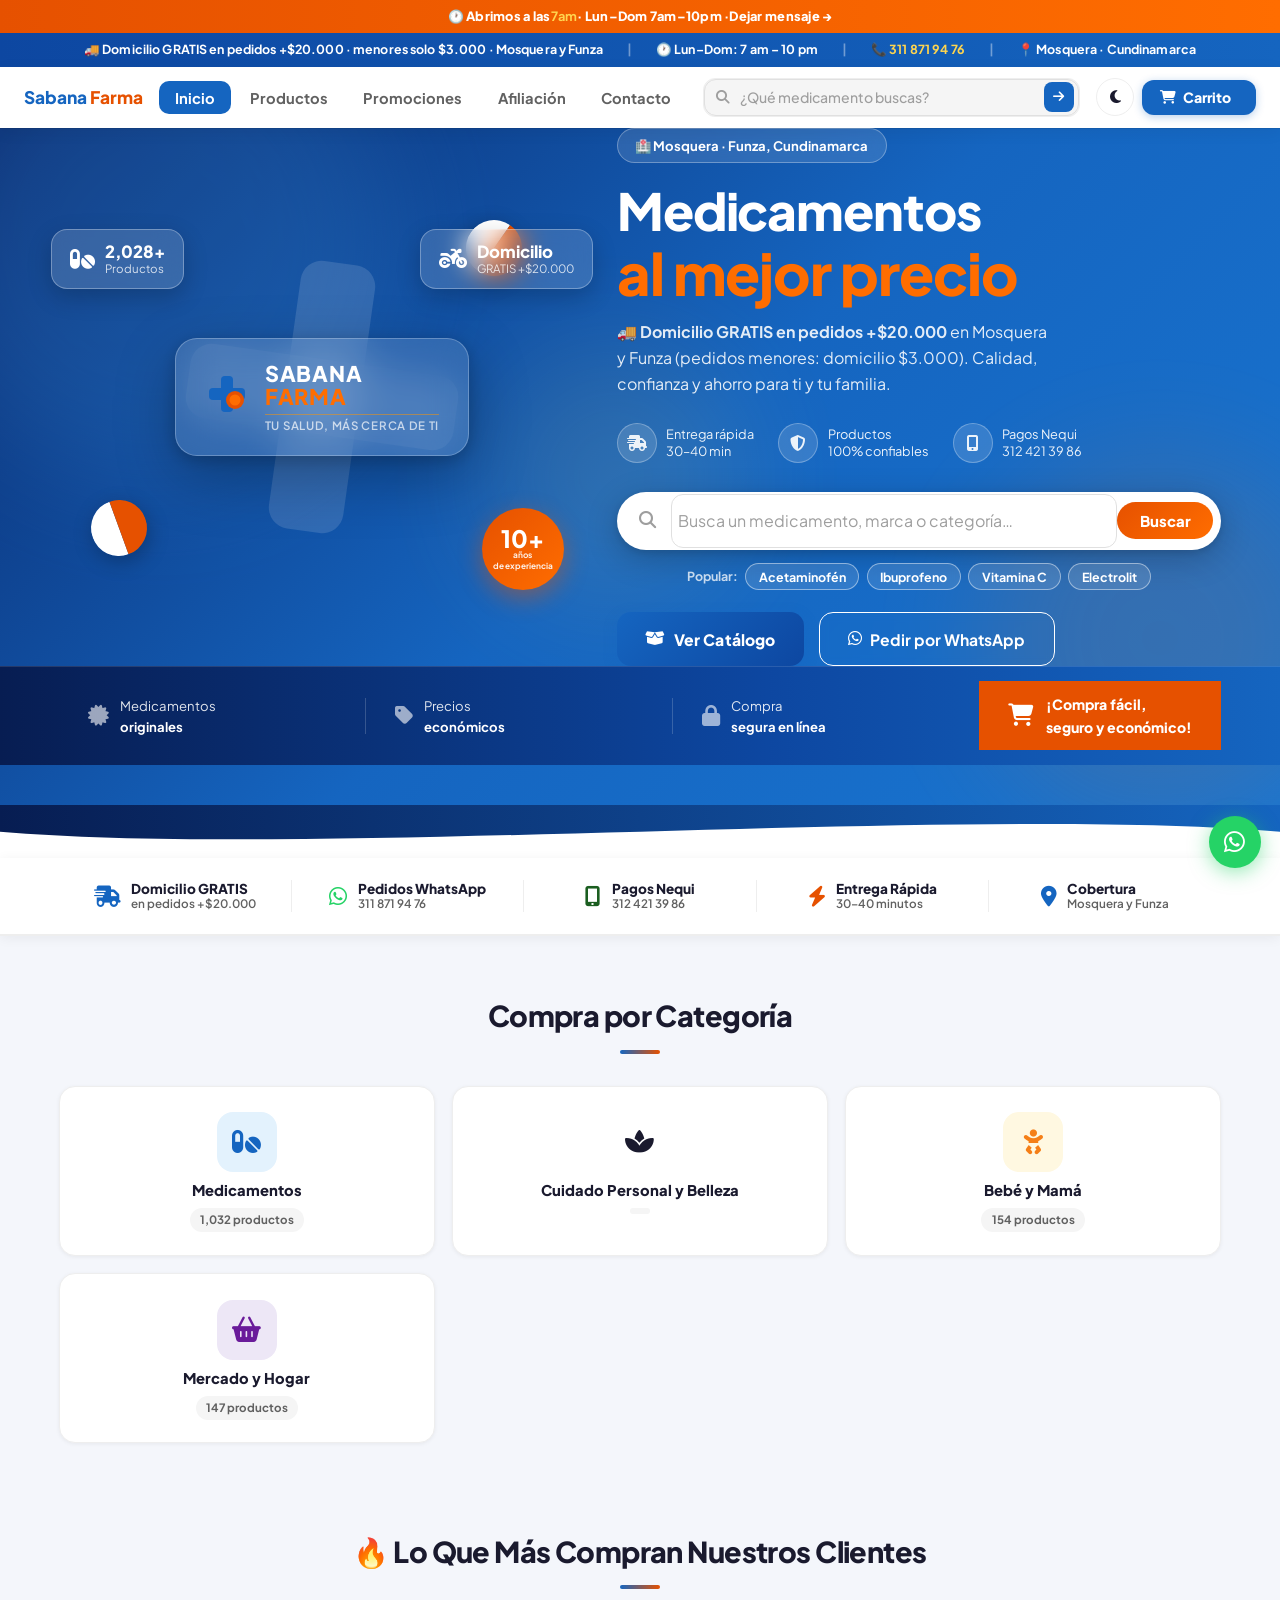
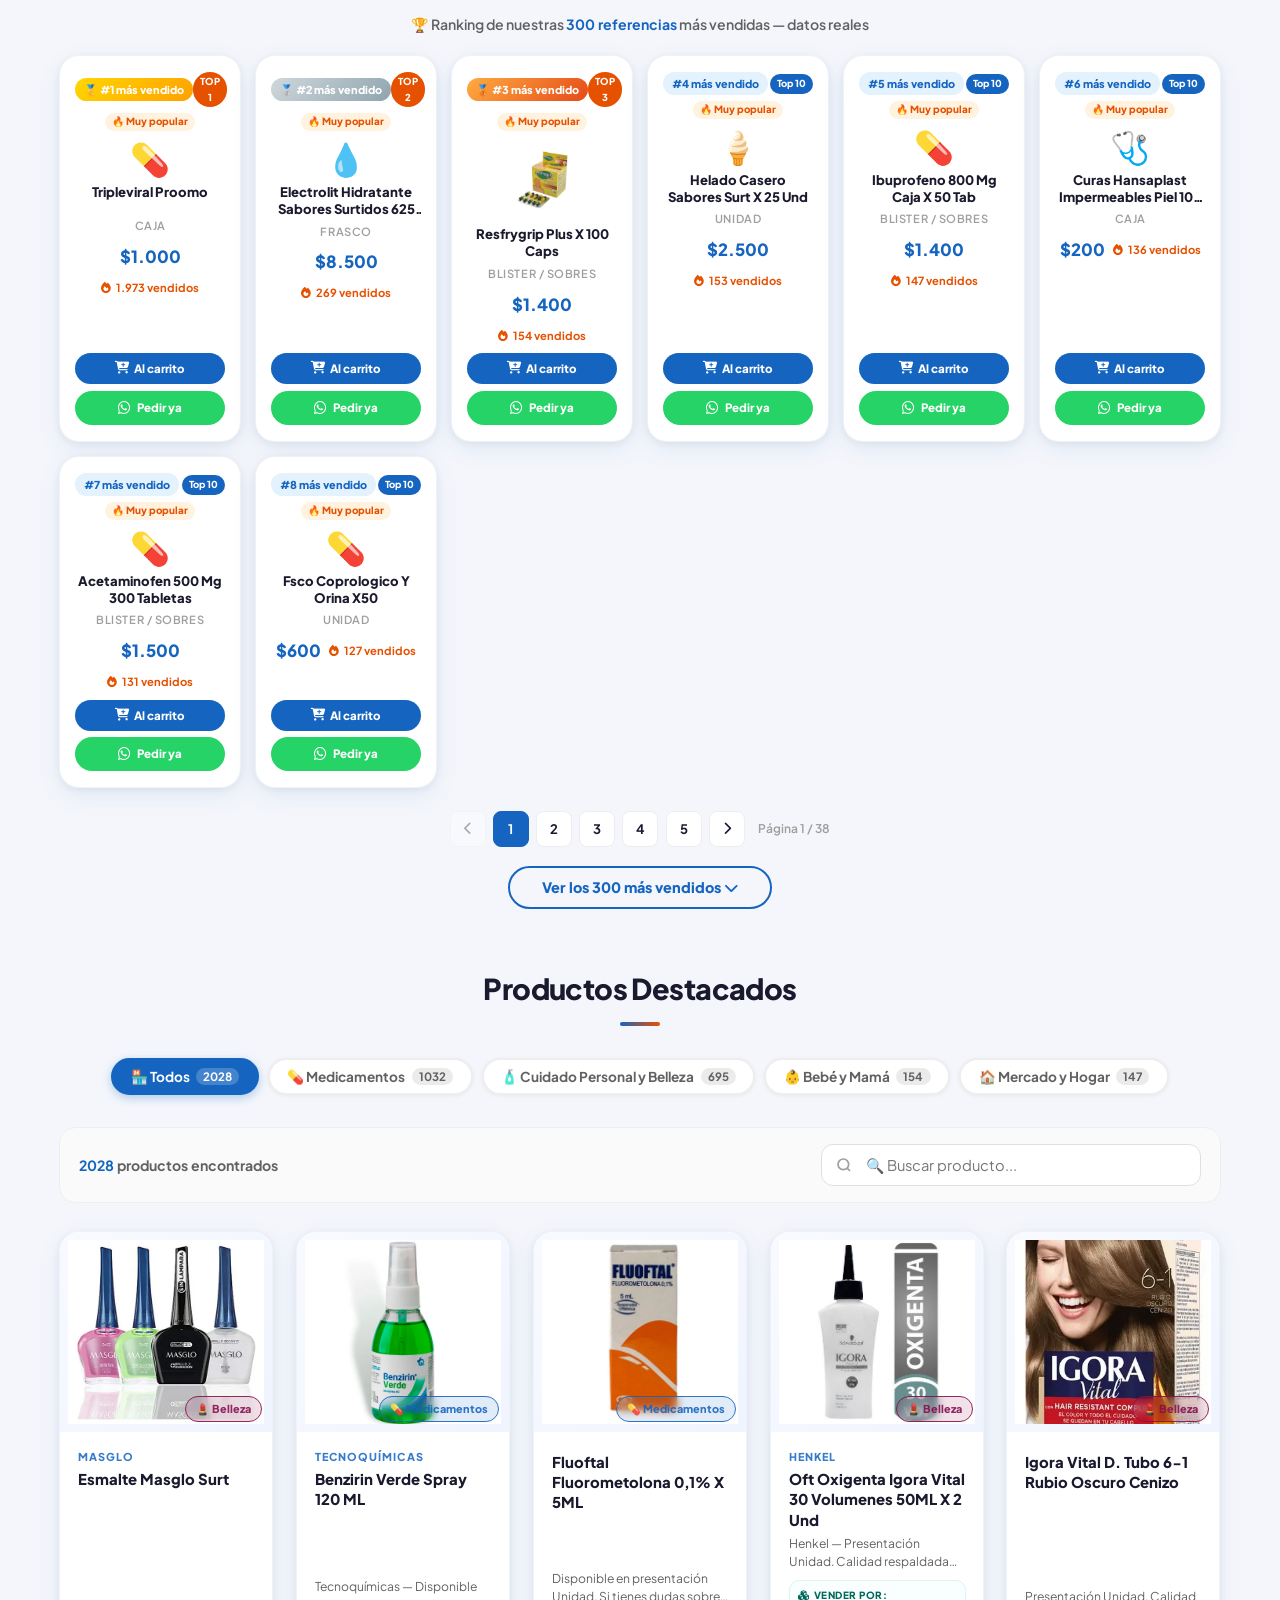
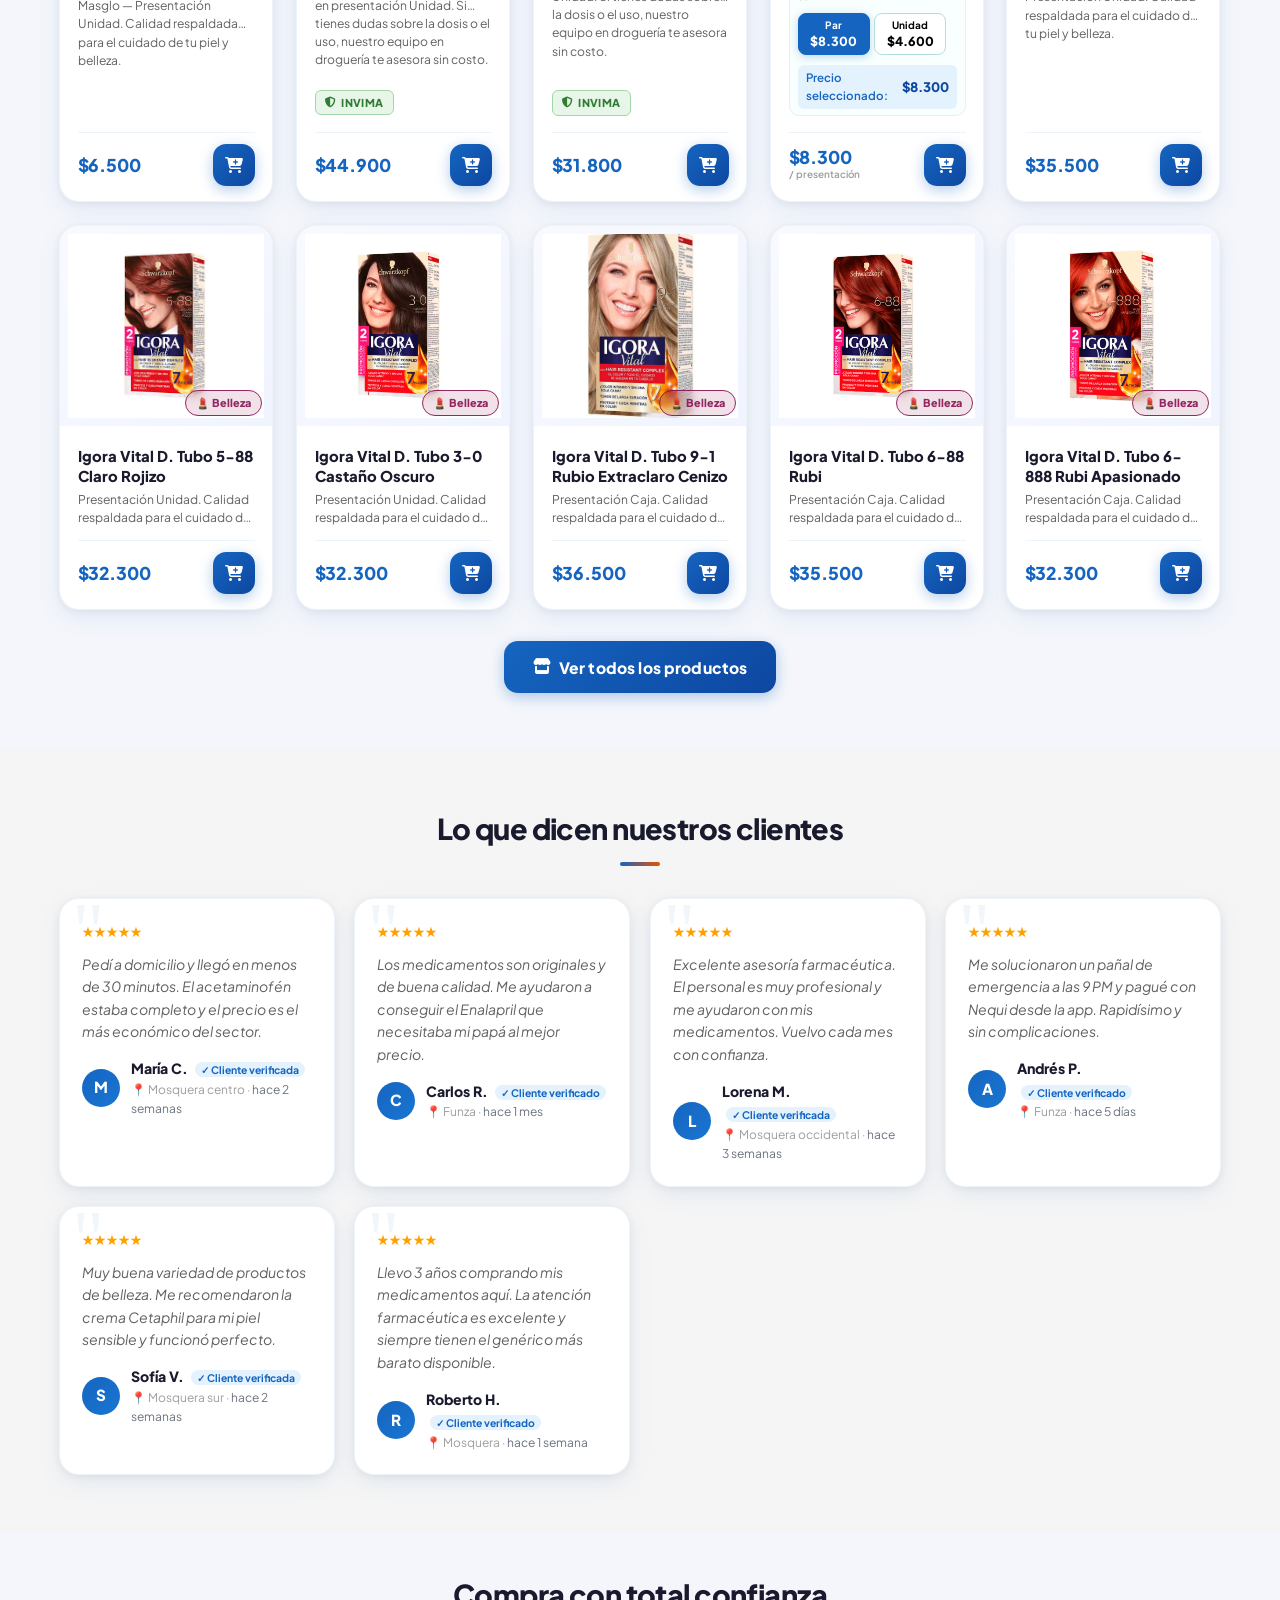
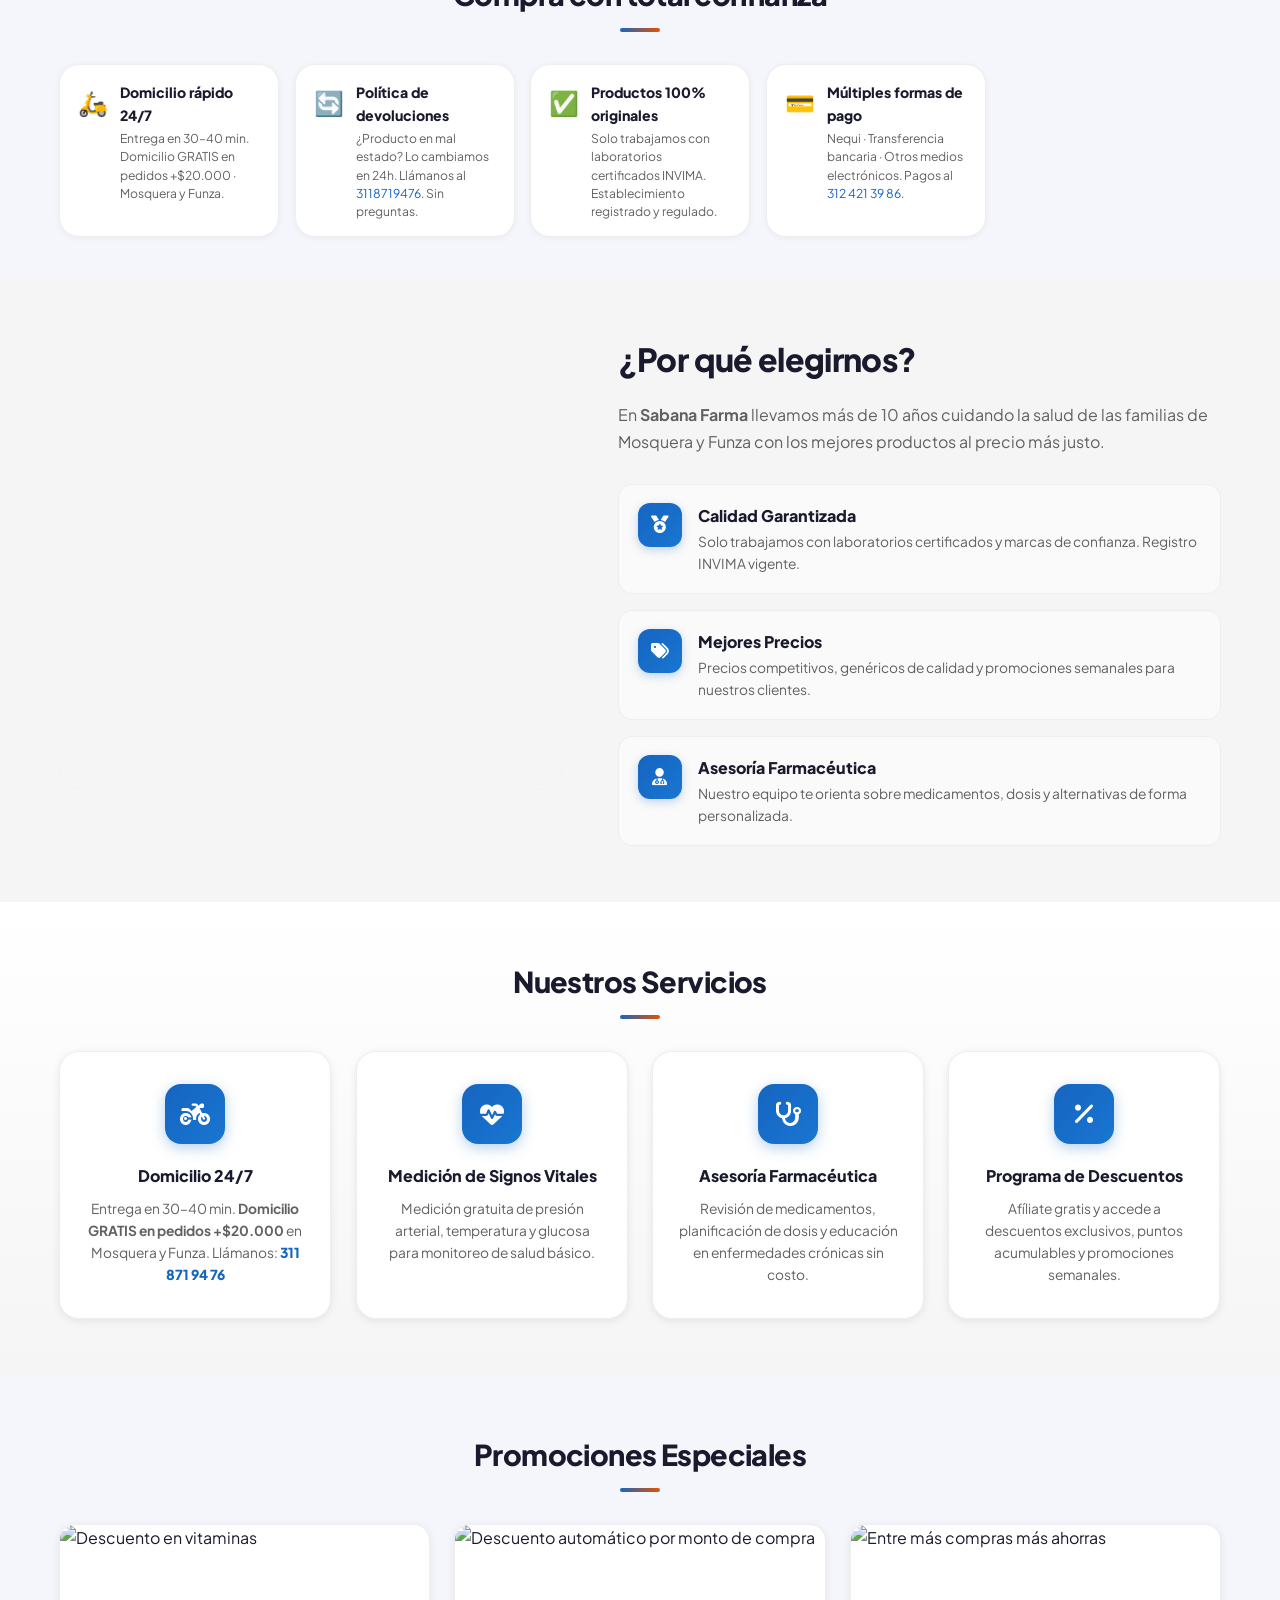
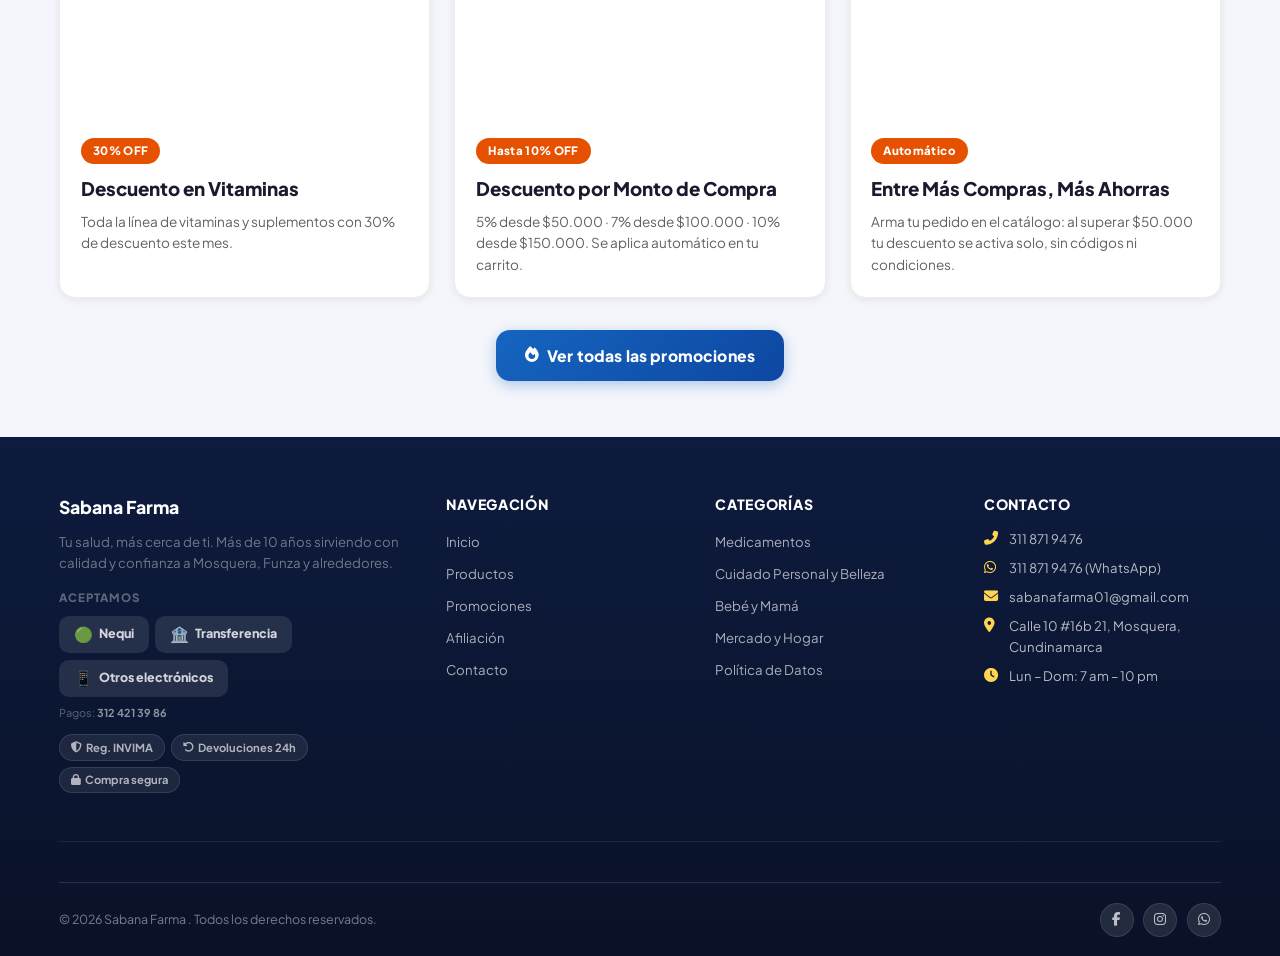
==== commit 7b1390b5: "Reparar archivos truncados, promociones con datos reales y enlaces a producto" ====
--- a/index.html
+++ b/index.html
@@ -1198,4 +1198,22 @@
  }
  });
 
+ /* Cerrar el dropdown al hacer clic fuera del buscador */
+ document.addEventListener('click', function (e) {
+ var wrap = document.getElementById('heroSearchWrap');
+ var dd = document.getElementById('heroDropdown');
+ if (wrap && dd && !wrap.contains(e.target)) {
+ dd.innerHTML = '';
+ dd.classList.remove('activo');
+ }
+ });
+ });
+})();
+</script>
+
+<script defer src="js/promo-dia.js"></script>
+<script src="js/navbar-search.js"></script>
+
+</body>
+</html>
  
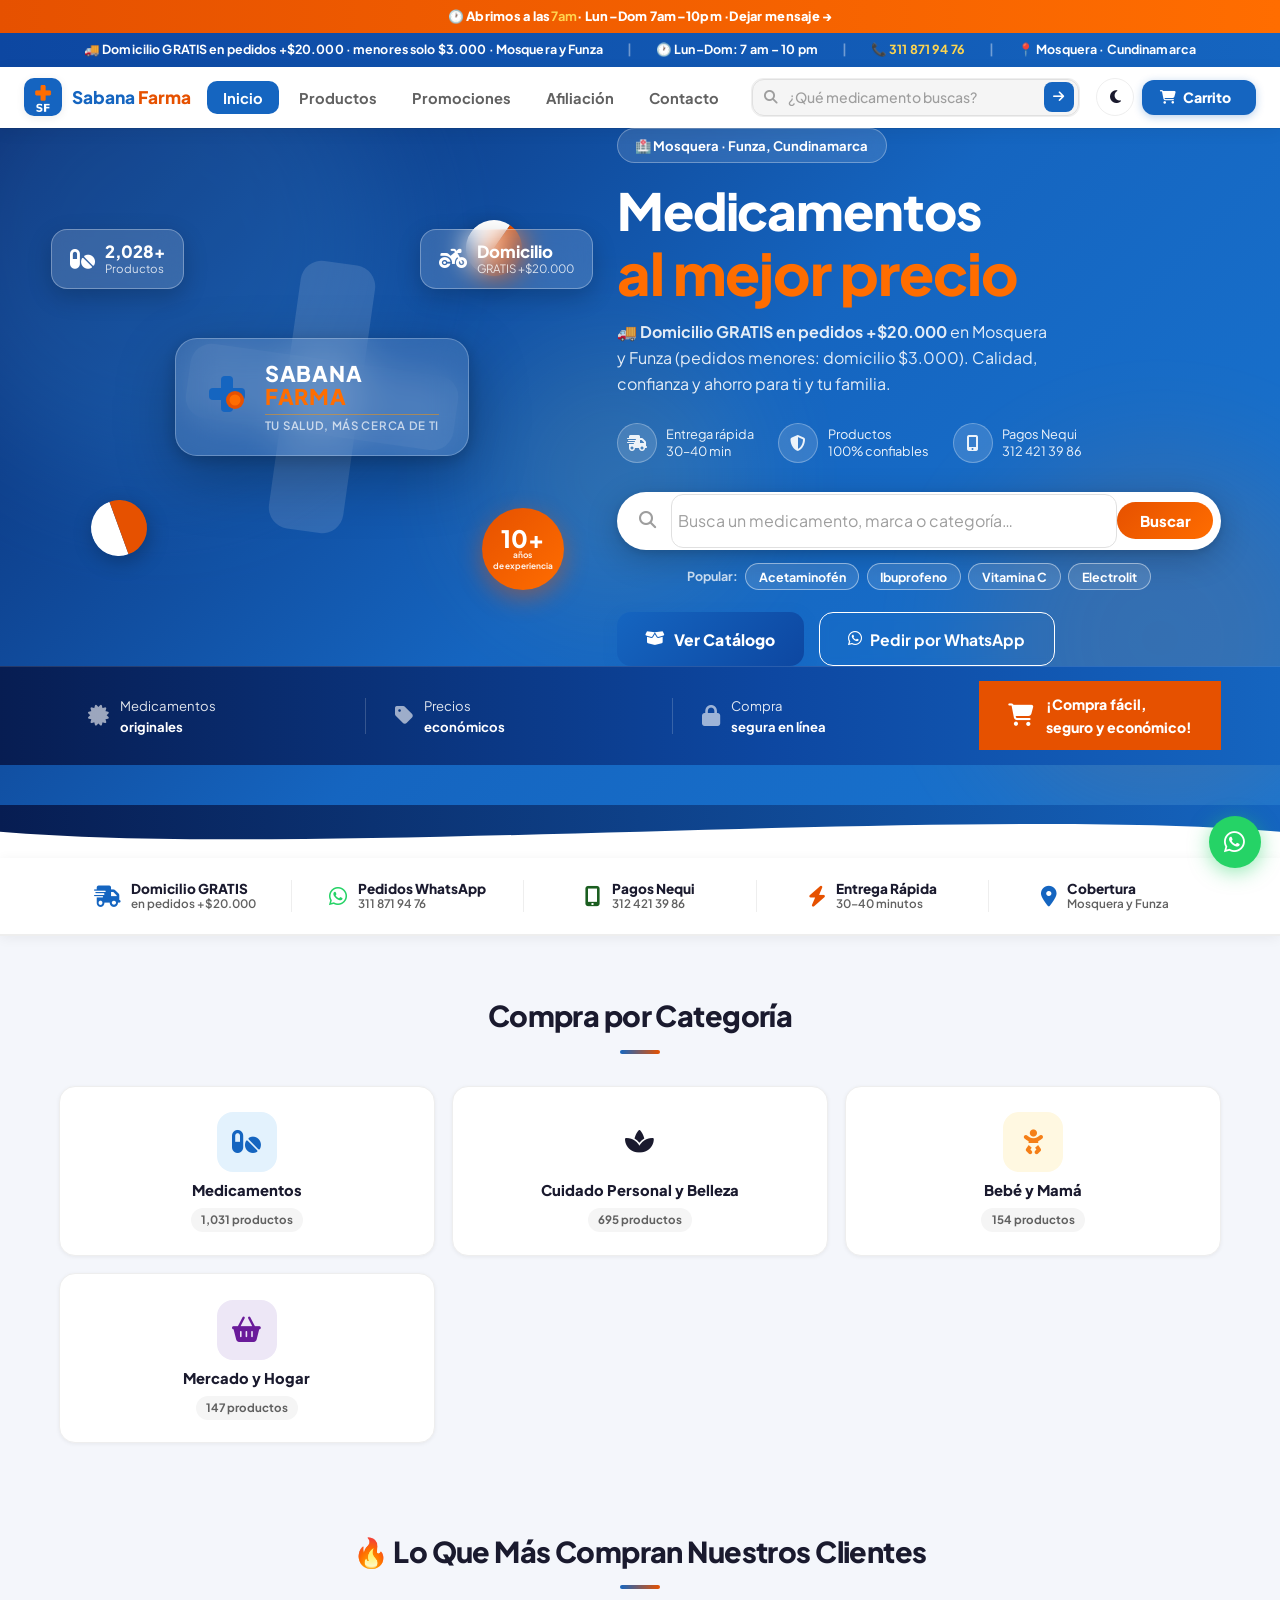
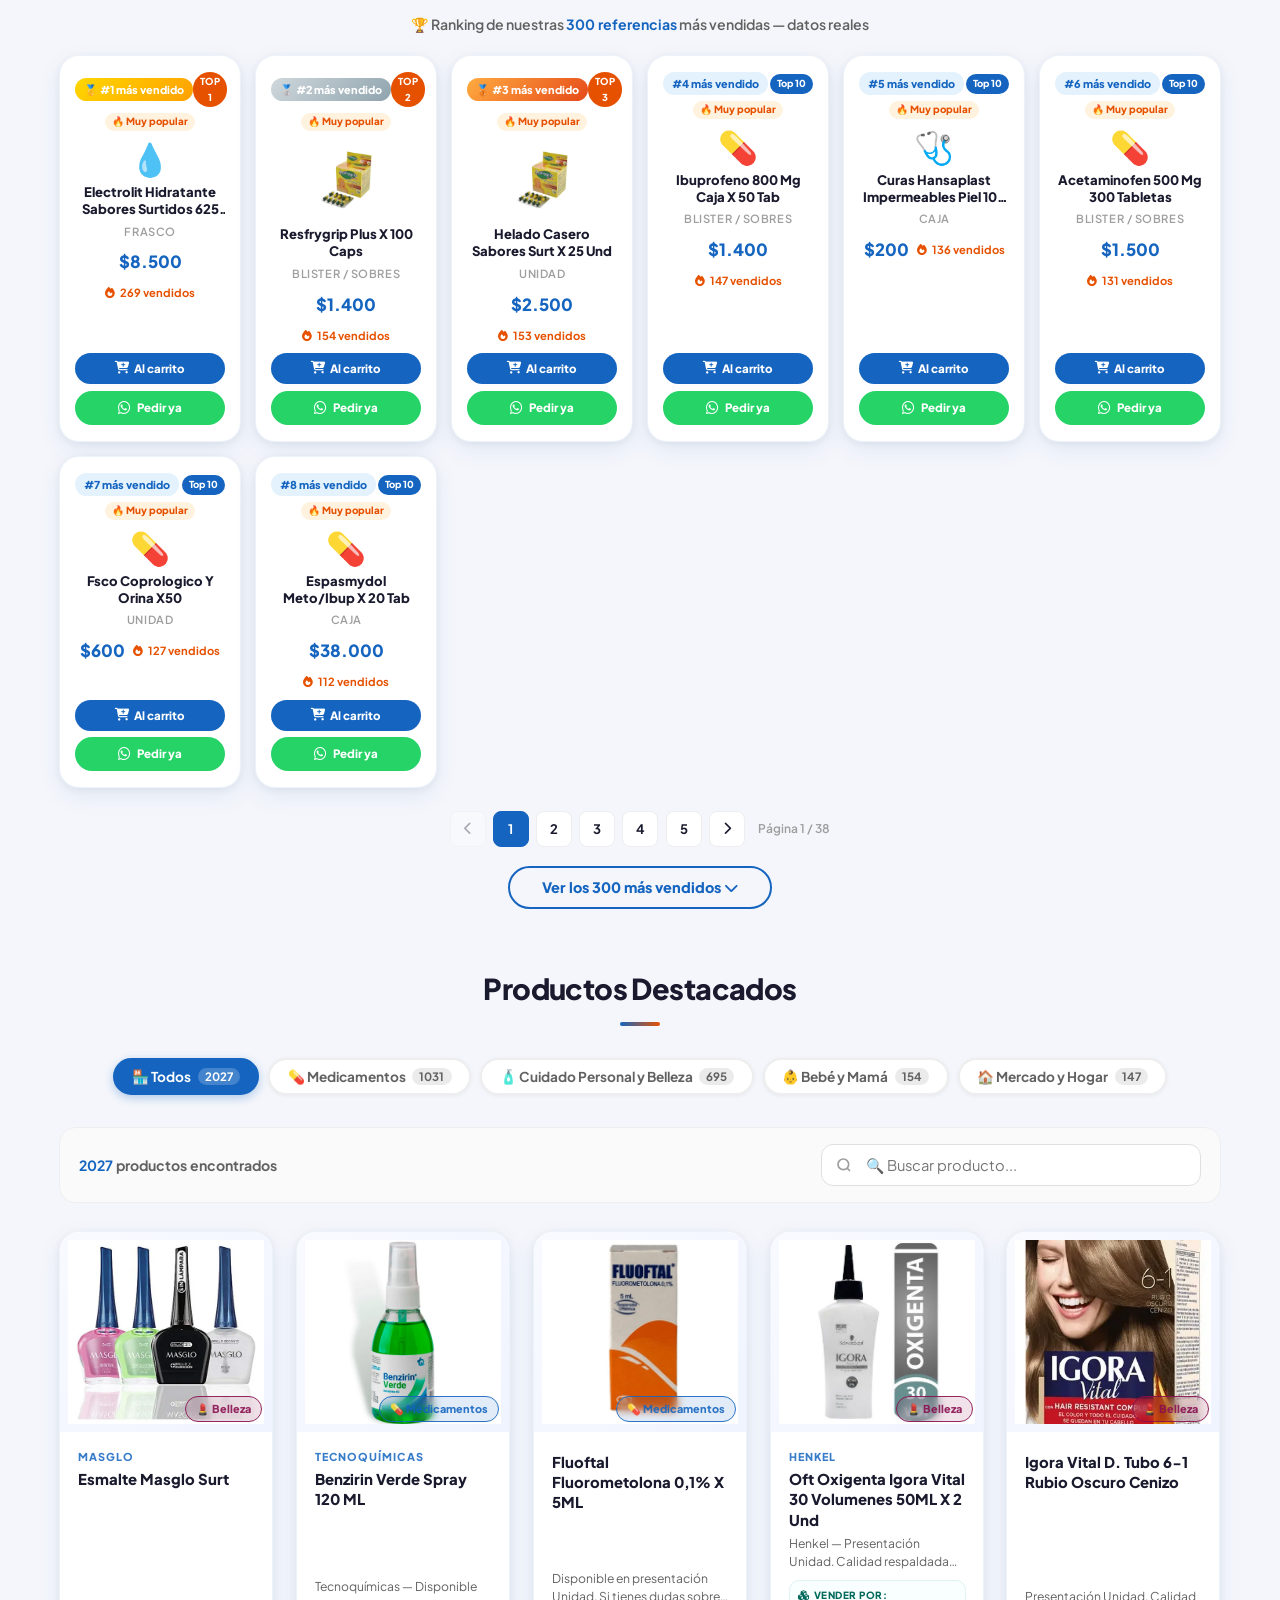
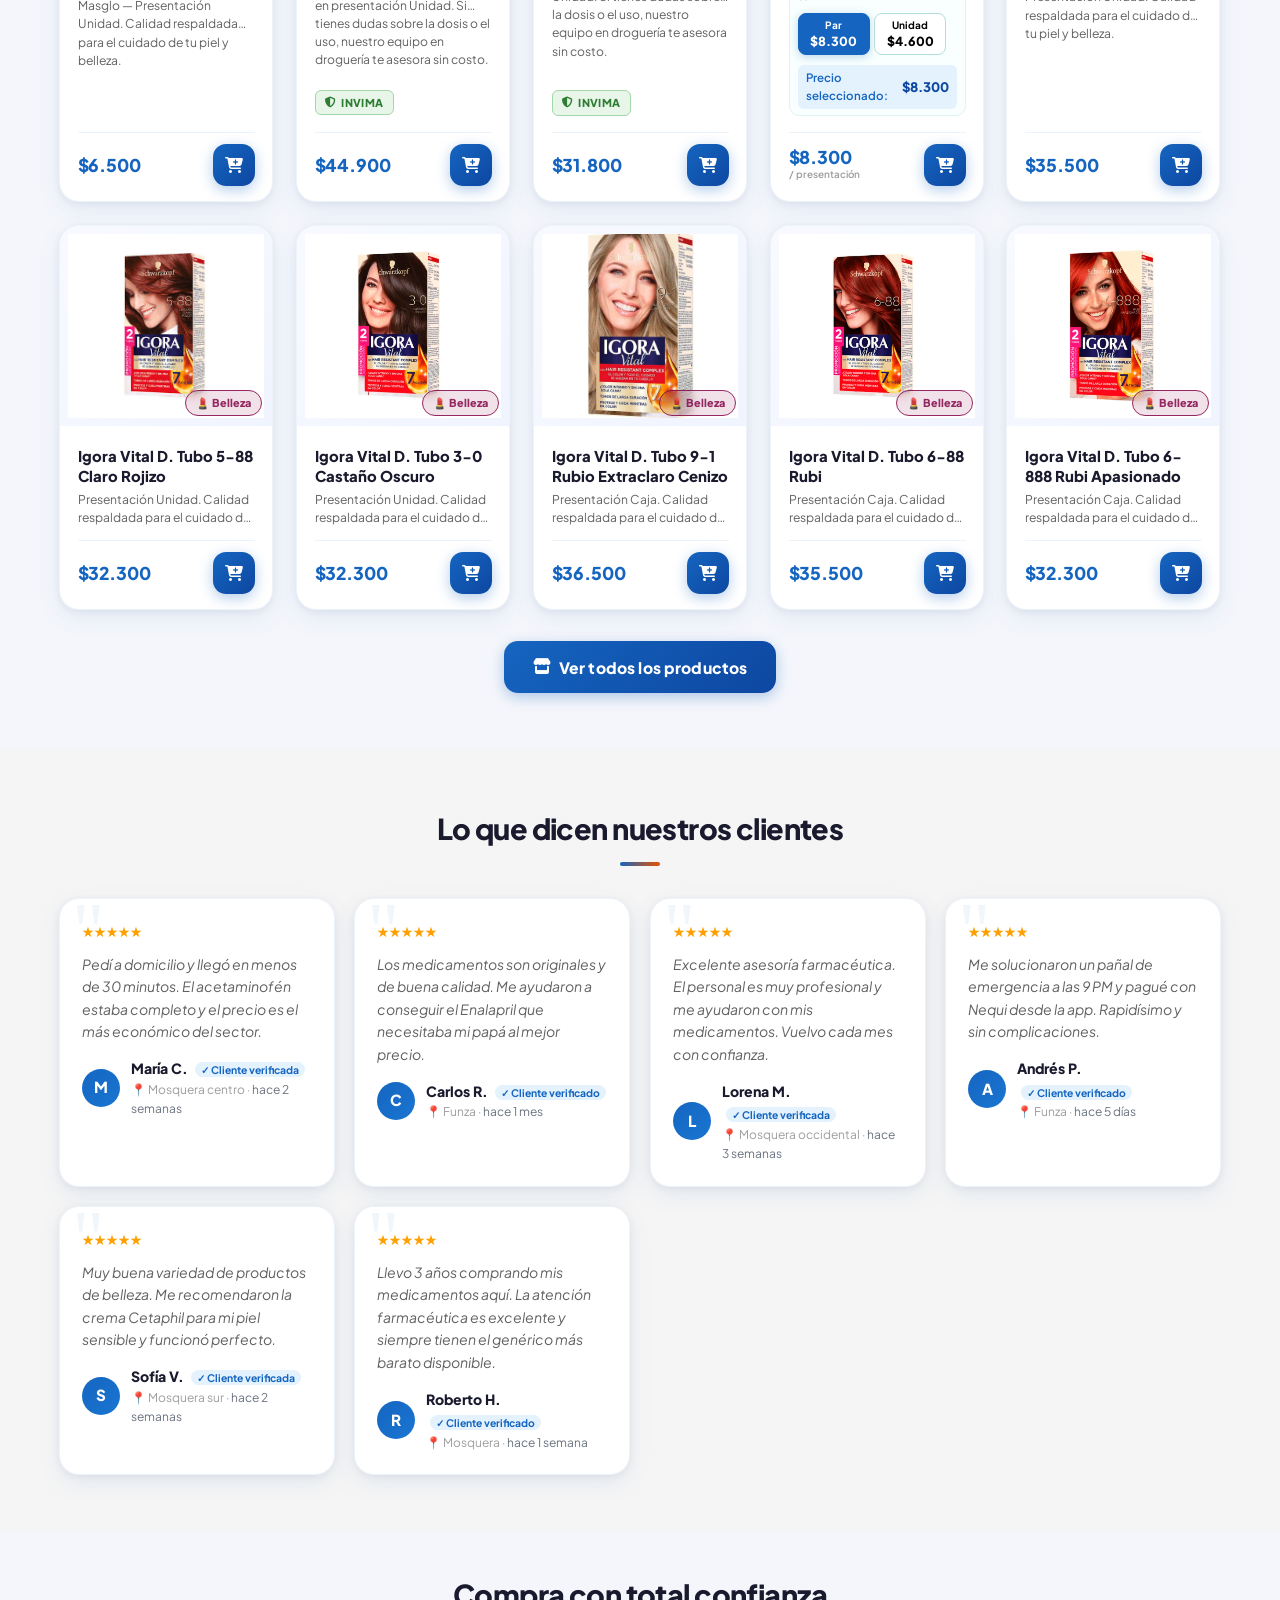
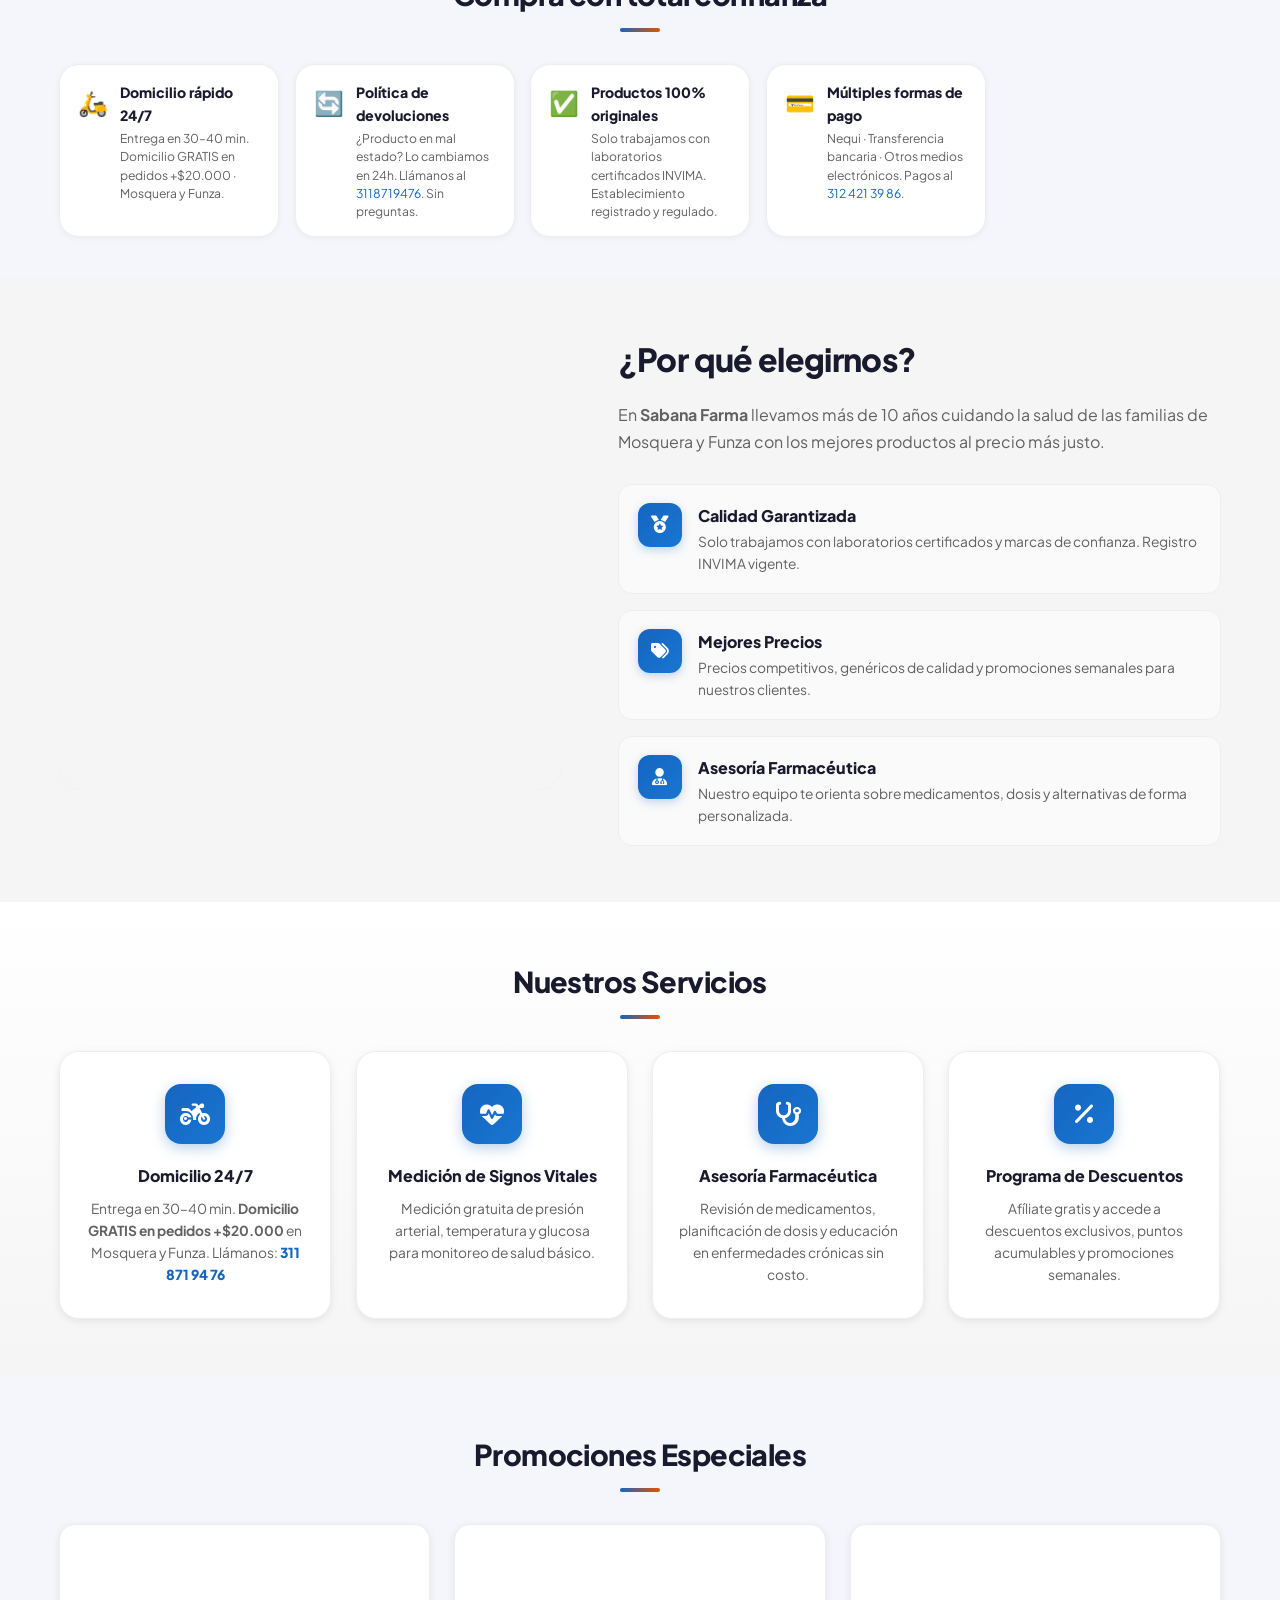
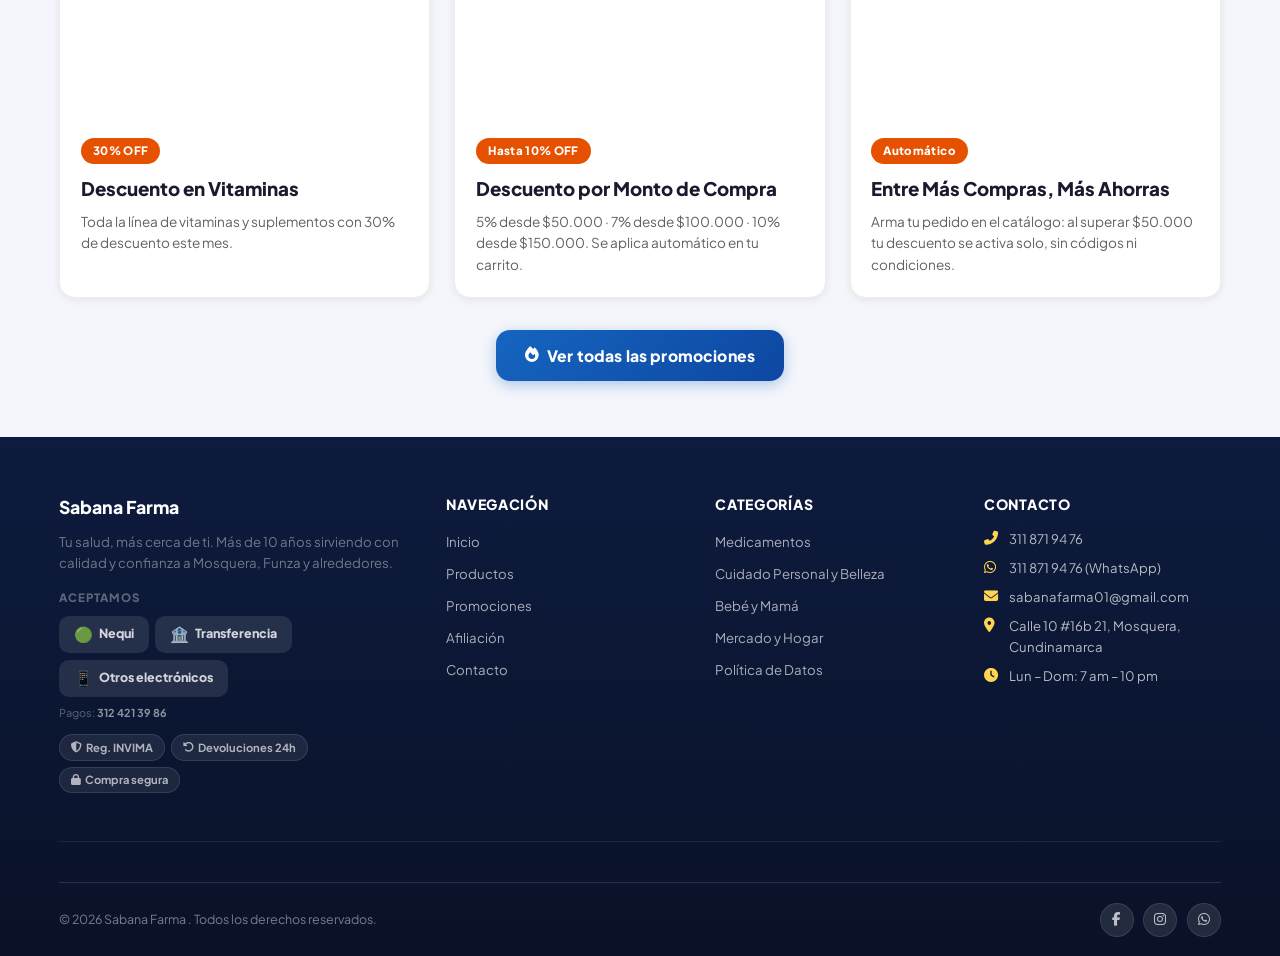
==== commit af60dd6f: "Fix auditoria: numeros unificados, pago demo eliminado, XSS corregido, cross-sell reparado, buscador" ====
--- a/index.html
+++ b/index.html
@@ -1070,6 +1070,8 @@
  if (typeof CATALOGO !== 'undefined') {
  var counts = {};
  CATALOGO.forEach(function(p) { counts[p.categoria] = (counts[p.categoria]||0)+1; });
+ /* Fusión: Belleza + Cuidado Personal → Cuidado Personal y Belleza */
+ counts['Cuidado Personal y Belleza'] = (counts['Belleza'] || 0) + (counts['Cuidado Personal'] || 0) + (counts['Cuidado Personal y Belleza'] || 0);
  document.querySelectorAll('.cat-hero-card').forEach(function(card) {
  var el = card.querySelector('.cat-hero-count');
  if (el && counts[card.dataset.cat]) el.textContent = counts[card.dataset.cat].toLocaleString() + ' productos';
@@ -1102,6 +1104,13 @@
  return s.replace(/[-.*+?^${}()|[\]\\]/g, '\\$&');
  }
 
+ /* Escapar HTML — previene XSS al reflejar la búsqueda del usuario */
+ function escHtmlHero(s) {
+ return String(s)
+ .replace(/&/g, '&amp;').replace(/</g, '&lt;').replace(/>/g, '&gt;')
+ .replace(/"/g, '&quot;').replace(/'/g, '&#39;');
+ }
+
  window.heroSetQ = function (q) {
  var inp = document.getElementById('heroBuscadorInput');
  if (inp) { inp.value = q; inp.focus(); heroBuscar(q); }
@@ -1136,7 +1145,7 @@
  dd.innerHTML =
  '<div class="hero-ac-empty">' +
  '<i class="fas fa-search-minus"></i>' +
- '<span>Sin resultados para <strong>&ldquo;' + q + '&rdquo;</strong></span>' +
+ '<span>Sin resultados para <strong>&ldquo;' + escHtmlHero(q) + '&rdquo;</strong></span>' +
  '<a class="hero-ac-wa" href="https://wa.me/' + WA_HERO +
  '?text=' + encodeURIComponent('Hola, ¿tienen ' + q + '?') +
  '" target="_blank" rel="noopener">' +
@@ -1180,7 +1189,39 @@
  dd.classList.add('activo');
  }
 
+ /* ── Buscador arriba del hero en móvil (≤900px) ──
+    Mueve el buscador existente como primer elemento del hero
+    para que sea lo primero visible bajo el navbar en celular.
+    En escritorio vuelve a su posición original. ── */
+ function ubicarBuscadorHero() {
+ var wrap    = document.getElementById('heroSearchWrap');
+ var inner   = document.querySelector('.hero-inner');
+ var content = document.querySelector('.hero-content');
+ if (!wrap || !inner || !content) return;
+ var inpB = document.getElementById('heroBuscadorInput');
+ var esMovil = window.matchMedia('(max-width: 900px)').matches;
+ if (esMovil) {
+ if (inner.firstElementChild !== wrap) inner.insertBefore(wrap, inner.firstElementChild);
+ wrap.classList.add('hero-search-top');
+ if (inpB) inpB.placeholder = 'Buscar… aquí';
+ } else {
+ if (wrap.parentNode !== content) {
+ var btns = content.querySelector('.hero-btns');
+ if (btns) content.insertBefore(wrap, btns);
+ else content.appendChild(wrap);
+ }
+ wrap.classList.remove('hero-search-top');
+ if (inpB) inpB.placeholder = 'Busca un medicamento, marca o categoría…';
+ }
+ }
+
  document.addEventListener('DOMContentLoaded', function () {
+ ubicarBuscadorHero();
+ window.addEventListener('resize', function () {
+ clearTimeout(window._heroSearchRz);
+ window._heroSearchRz = setTimeout(ubicarBuscadorHero, 150);
+ });
+
  var inp = document.getElementById('heroBuscadorInput');
  if (!inp) return;
 
--- a/css/estilos.css
+++ b/css/estilos.css
@@ -12165,4 +12165,35 @@
 @media (max-width: 900px) {
   .hero-float-der { top: 6% !important; right: 2% !important; }
   .hero-float-izq { top: auto !important; bottom: 8% !important; left: 2% !important; }
+}
+
+/* ══════════════════════════════════════════════════════════
+   BUSCADOR HERO ARRIBA EN MÓVIL
+   En pantallas ≤900px el buscador del hero se reubica (vía JS
+   en index.html) como primer elemento del hero, justo debajo
+   del navbar, para que sea lo primero que ve el cliente.
+   ══════════════════════════════════════════════════════════ */
+@media (max-width: 900px) {
+  .hero-search.hero-search-top {
+    width: 100%;
+    max-width: 540px;
+    margin: 0 auto .25rem;
+    grid-column: 1 / -1;
+  }
+  .hero-search-top .hero-search-inner {
+    border-radius: 999px;               /* píldora como el mockup */
+    box-shadow: 0 6px 24px rgba(0,0,0,.28);
+    border: 2.5px solid rgba(255,255,255,.9);
+  }
+  .hero-search-top .hero-search-input {
+    font-size: 1.05rem;
+    font-weight: 800;
+  }
+  .hero-search-top .hero-search-input::placeholder {
+    color: #263238;
+    font-weight: 900;
+  }
+  .hero-search-top .hero-search-btn { border-radius: 999px; }
+  /* Chips "Popular" más compactos arriba */
+  .hero-search-top .hero-search-chips { justify-content: center; }
 }
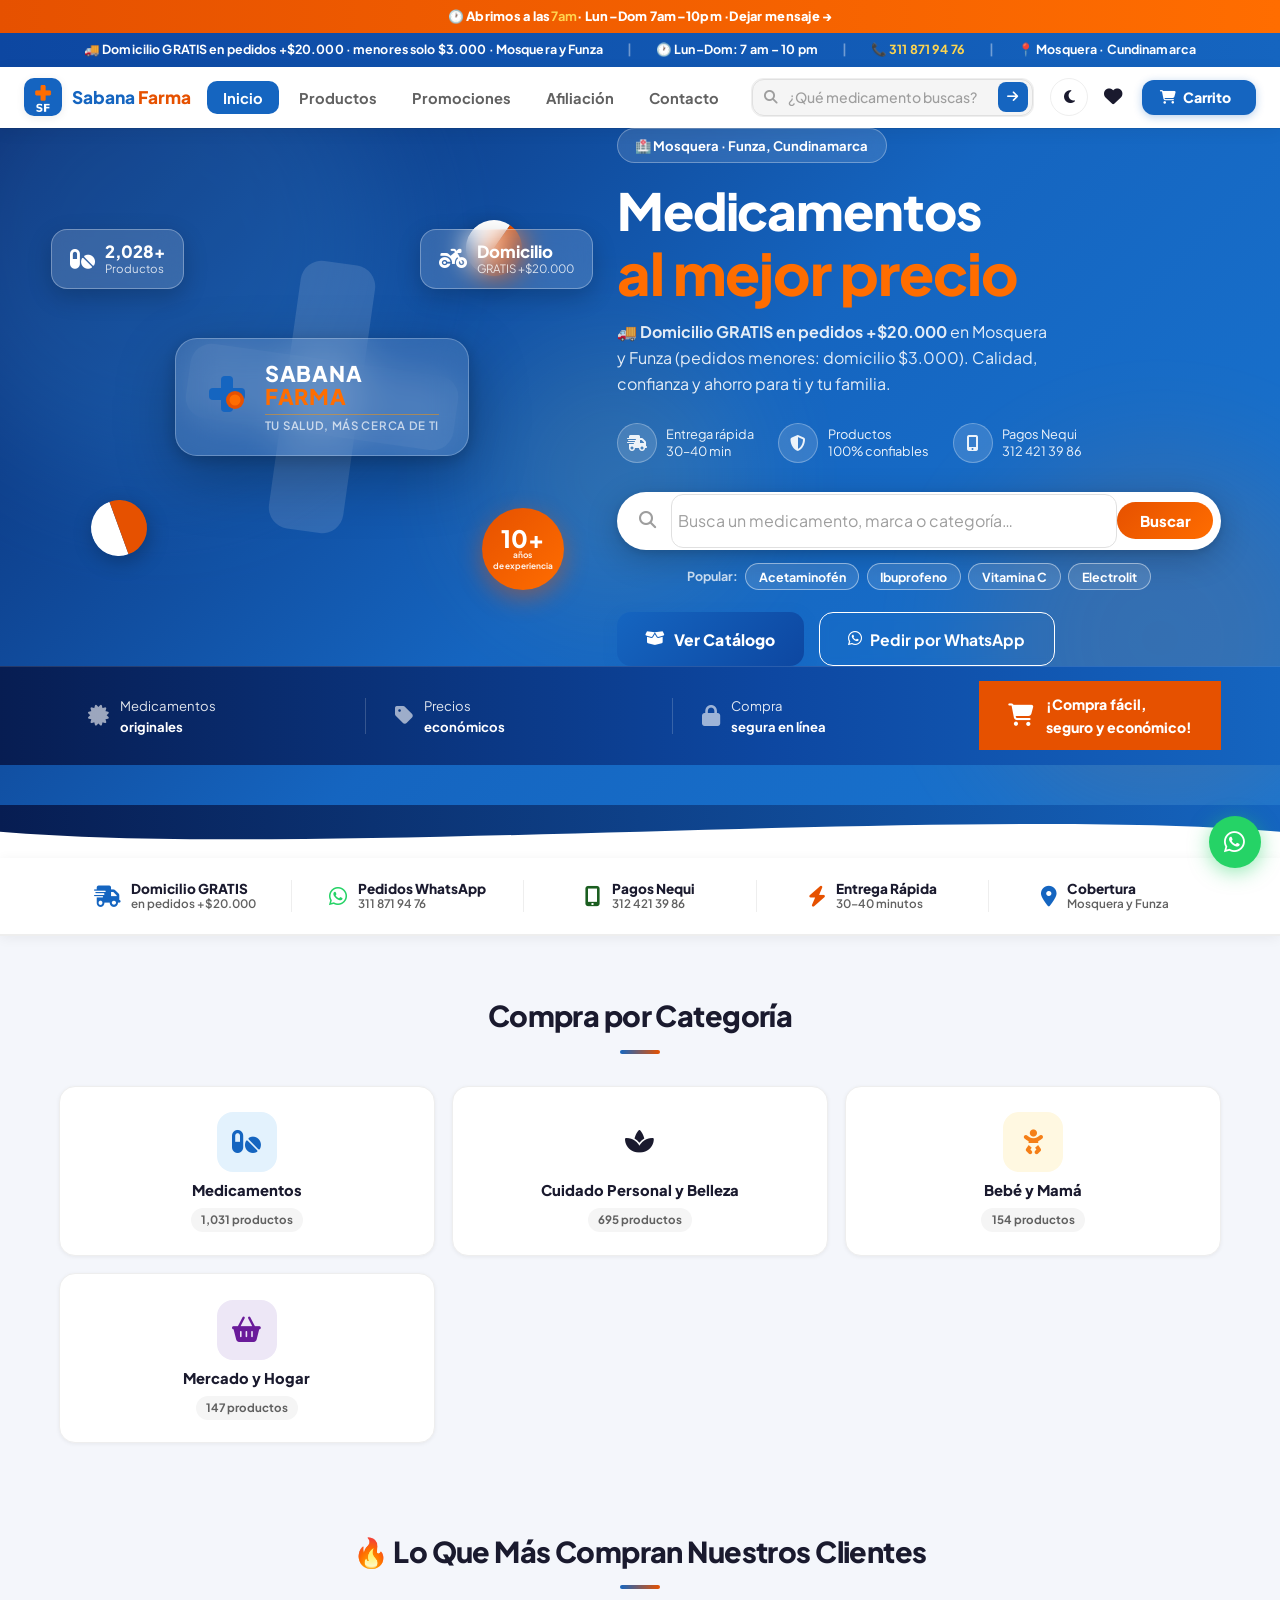
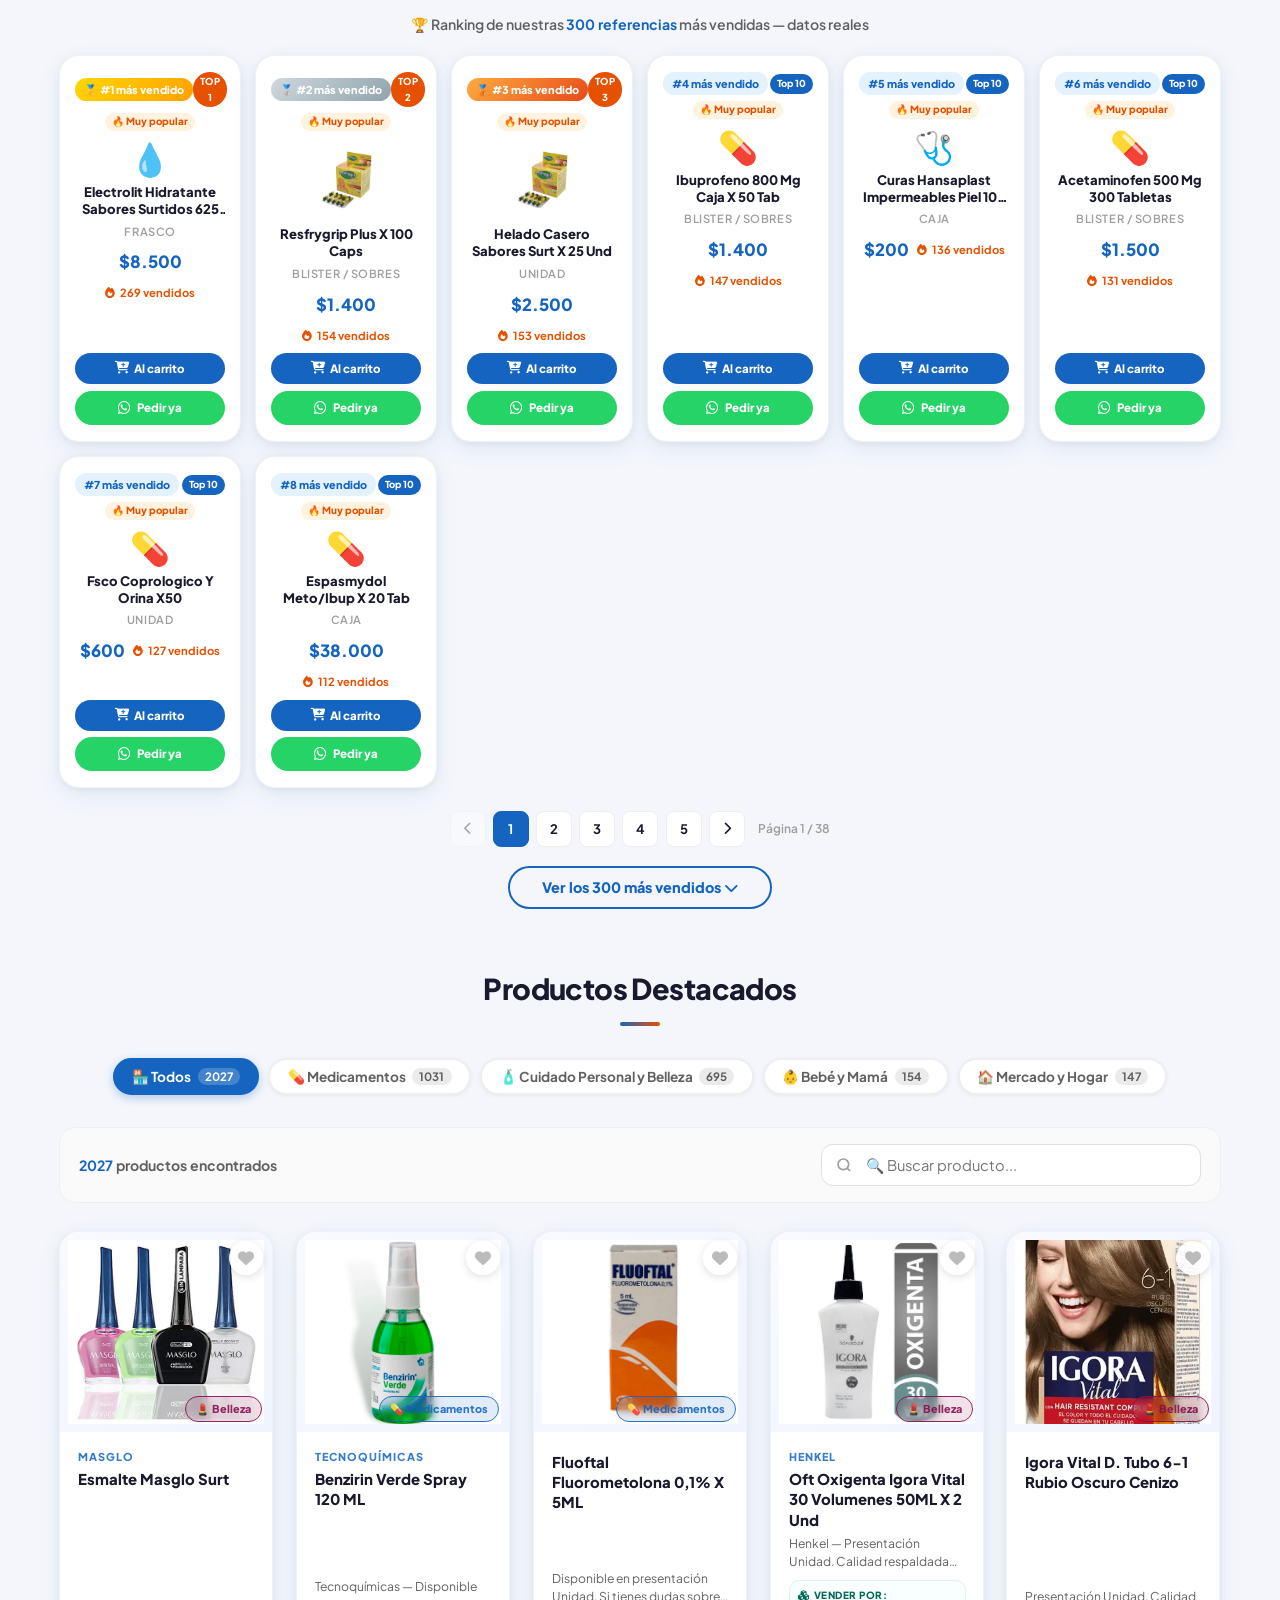
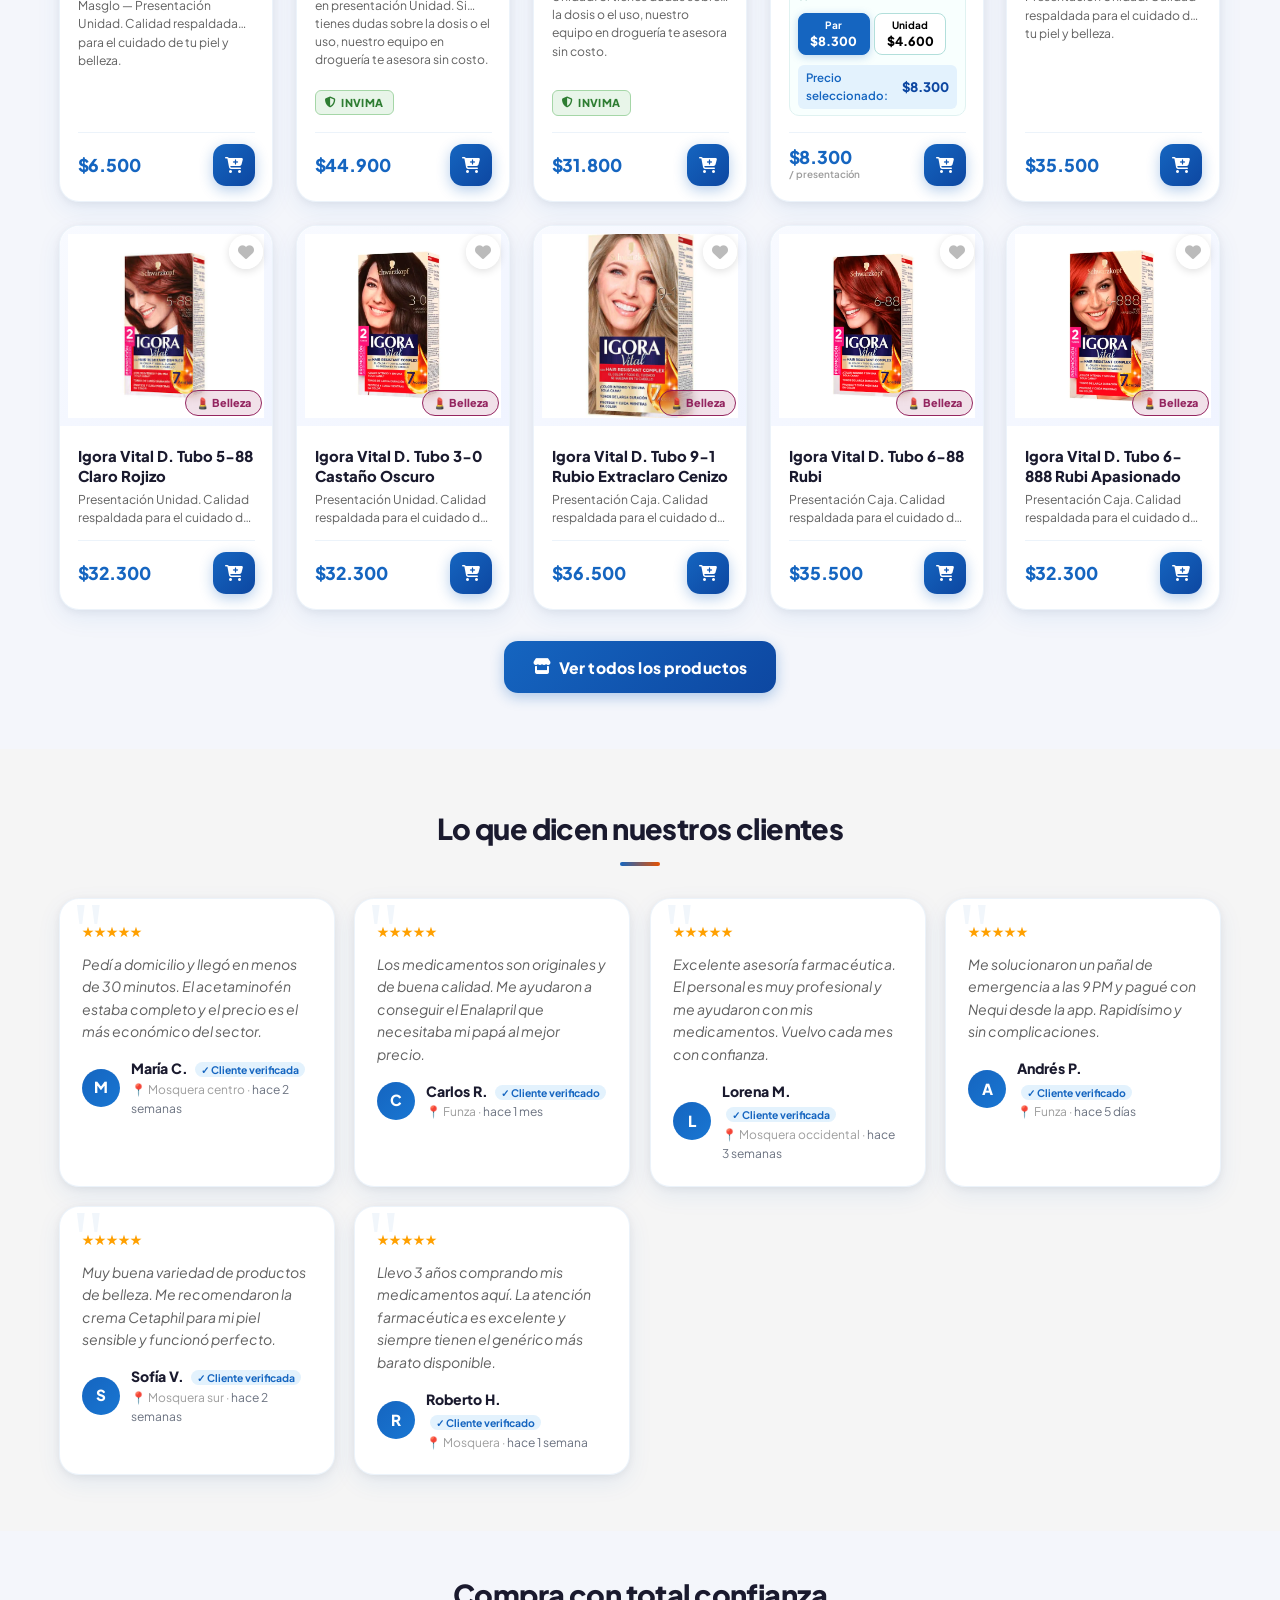
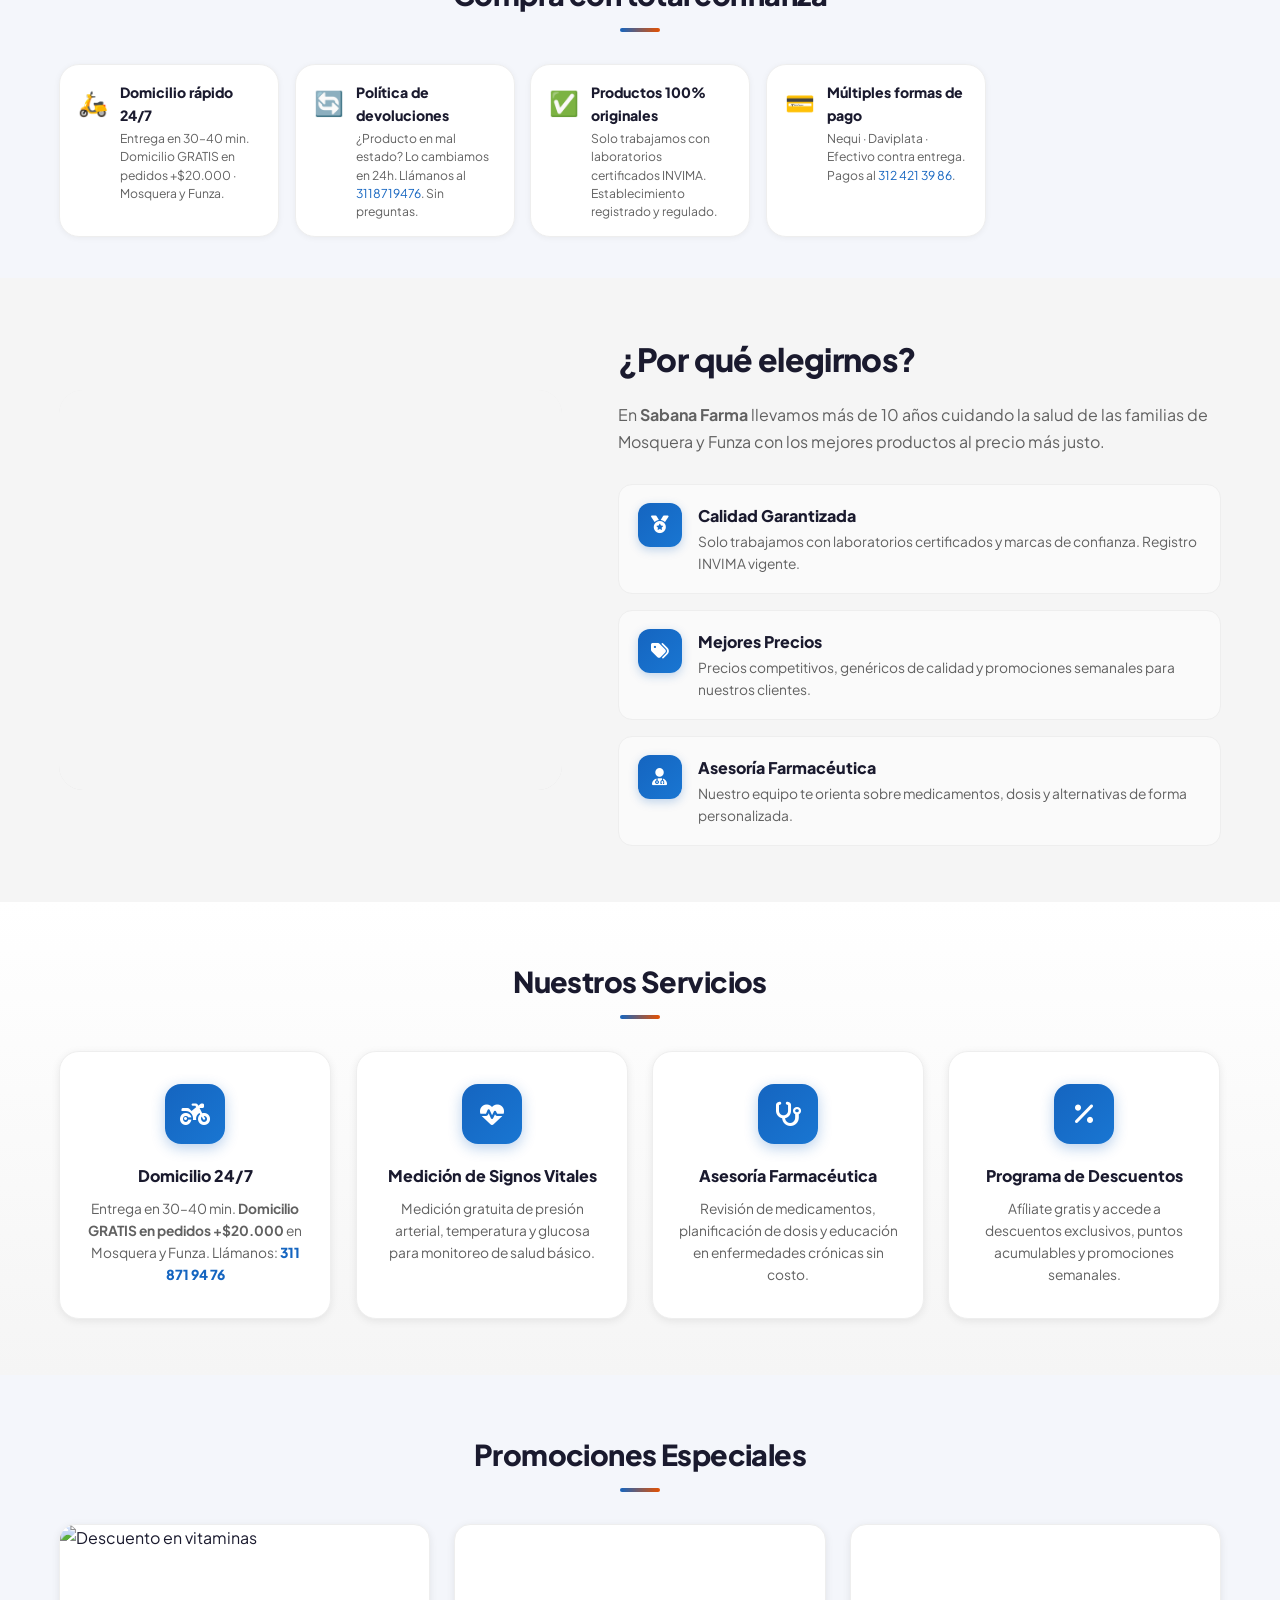
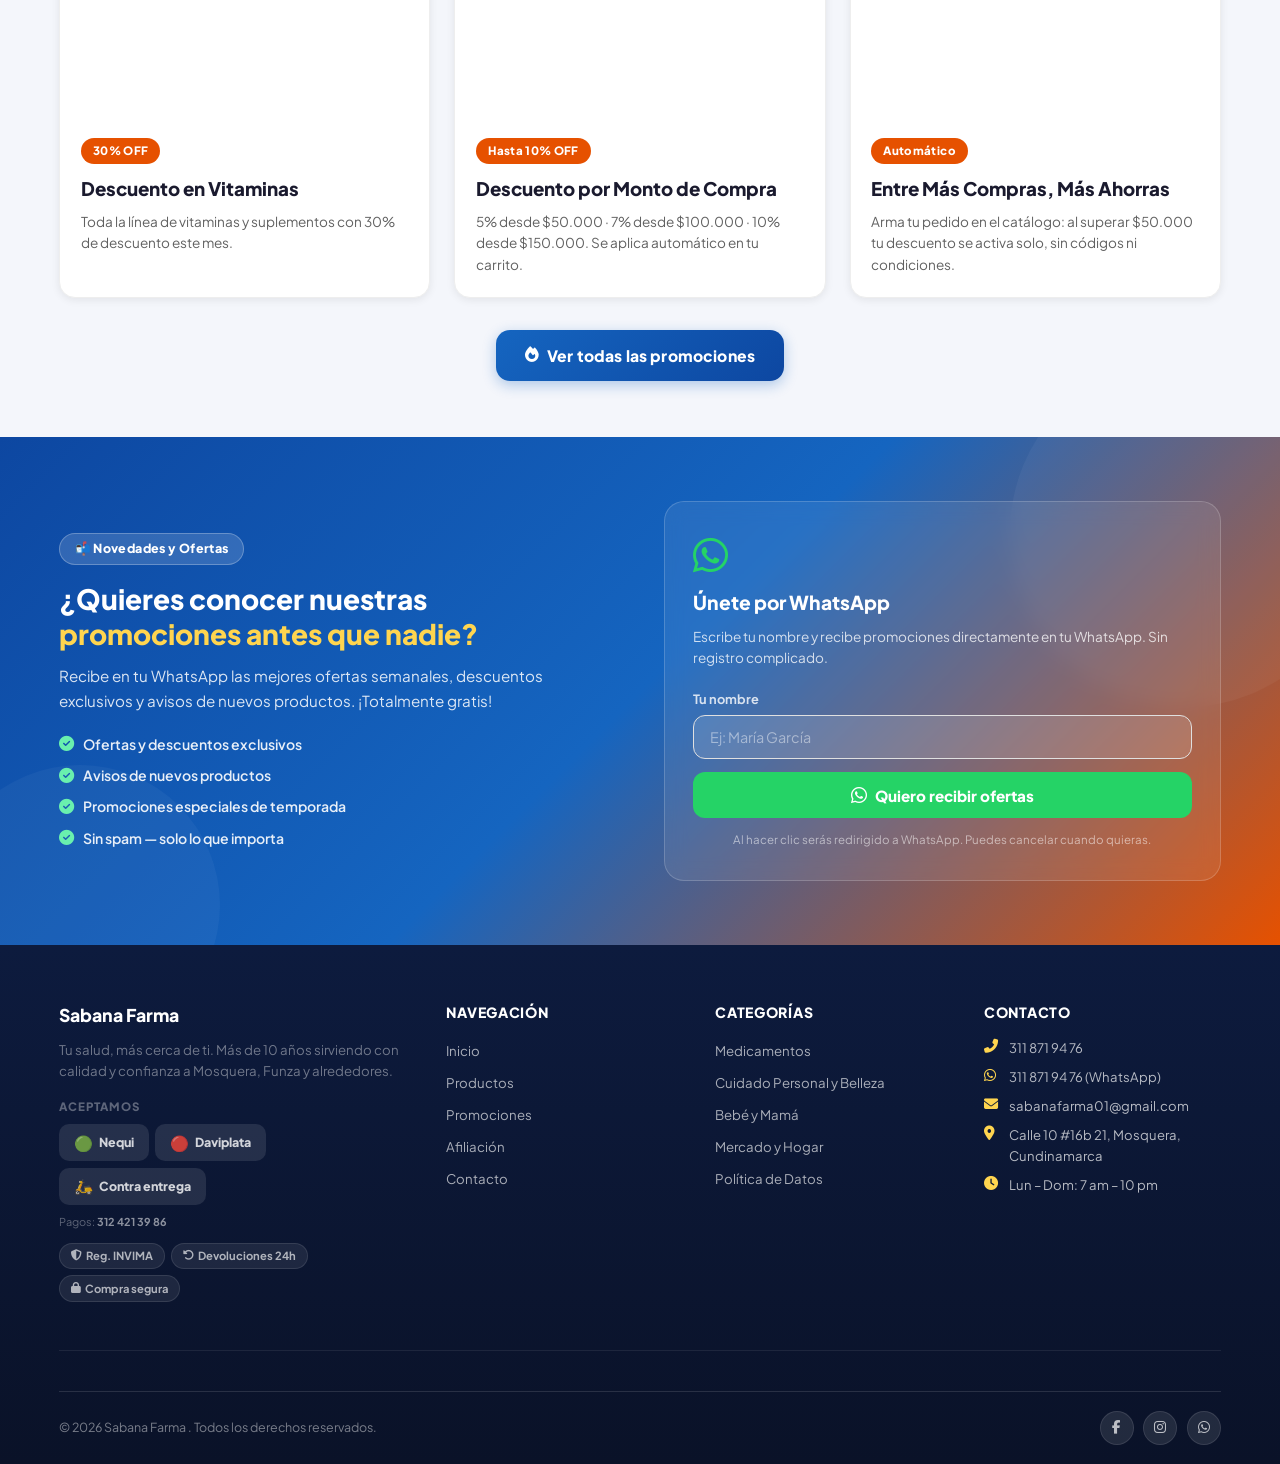
==== commit 4be08e27: "Optimiza afiliaciones (783KB a 48KB), pagos Nequi/Daviplata, receta INVIMA x165, promos 2+1 25%, PWA" ====
--- a/index.html
+++ b/index.html
@@ -11,7 +11,7 @@
 
  <!-- Open Graph (WhatsApp, Facebook) -->
  <meta property="og:title" content="Sabana Farma | Mosquera y Funza, Cundinamarca">
- <meta property="og:description" content="Tu salud, más cerca de ti. 🚚 Domicilio GRATIS en pedidos +$20.000 · +2.000 productos · Pedidos por WhatsApp · Nequi · Transferencia · Medios electrónicos.">
+ <meta property="og:description" content="Tu salud, más cerca de ti. 🚚 Domicilio GRATIS en pedidos +$20.000 · +2.000 productos · Pedidos por WhatsApp · Nequi · Daviplata · Contra entrega.">
  <meta property="og:type" content="website">
  <meta property="og:image" content="https://sabanafarma.com/img/og-banner.jpg">
  <meta property="og:image:width" content="1200">
@@ -34,7 +34,7 @@
  "url": "https://sabanafarma.com/",
  "image": "https://sabanafarma.com/img/og-banner.jpg",
  "currenciesAccepted": "COP",
- "paymentAccepted": "Nequi, Transferencia bancaria, Medios electrónicos",
+ "paymentAccepted": "Nequi, Daviplata, Efectivo contra entrega",
  "areaServed": [
  {"@type": "City", "name": "Mosquera", "addressRegion": "Cundinamarca"},
  {"@type": "City", "name": "Funza", "addressRegion": "Cundinamarca"}
@@ -545,7 +545,7 @@
  <div class="garantia-icon">💳</div>
  <div>
  <h4>Múltiples formas de pago</h4>
- <p>Nequi · Transferencia bancaria · Otros medios electrónicos. Pagos al <a href="tel:+573118719476" style="color:var(--azul)">312 421 39 86</a>.</p>
+ <p>Nequi · Daviplata · Efectivo contra entrega. Pagos al <a href="tel:+573118719476" style="color:var(--azul)">312 421 39 86</a>.</p>
  </div>
  </div>
 
@@ -692,8 +692,8 @@
  <p style="font-size:.72rem;font-weight:800;color:rgba(255,255,255,.45);text-transform:uppercase;letter-spacing:.08em;margin-bottom:.5rem">Aceptamos</p>
  <div class="pagos-strip">
  <span class="pago-chip"><span>🟢</span> Nequi</span>
- <span class="pago-chip"><span>🏦</span> Transferencia</span>
- <span class="pago-chip"><span>📱</span> Otros electrónicos</span>
+ <span class="pago-chip"><span>🔴</span> Daviplata</span>
+ <span class="pago-chip"><span>🛵</span> Contra entrega</span>
  </div>
  <p style="font-size:.68rem;color:rgba(255,255,255,.45);margin-top:.45rem">Pagos: <strong style="color:rgba(255,255,255,.7)">312 421 39 86</strong></p>
  </div>
@@ -813,8 +813,8 @@
  <div class="pagos-carrito-title">💳 Aceptamos:</div>
  <div class="pagos-carrito">
  <span class="pago-mini">🟢 Nequi</span>
- <span class="pago-mini">🏦 Transferencia</span>
- <span class="pago-mini">📱 Otros electrónicos</span>
+ <span class="pago-mini">🔴 Daviplata</span>
+ <span class="pago-mini">🛵 Contra entrega</span>
  </div>
  <div style="font-size:.68rem;color:var(--color-texto-sec,#6b7280);margin-top:.35rem;text-align:center">
  Pagos al: <strong>312 421 39 86</strong>
@@ -1189,19 +1189,20 @@
  dd.classList.add('activo');
  }
 
- /* ── Buscador arriba del hero en móvil (≤900px) ──
-    Mueve el buscador existente como primer elemento del hero
-    para que sea lo primero visible bajo el navbar en celular.
+ /* ── Buscador arriba del navbar en móvil (≤900px) ──
+    Mueve el buscador existente como franja azul ANTES del
+    navbar (arriba del nombre de la droguería), para que sea
+    lo primero visible en celular.
     En escritorio vuelve a su posición original. ── */
  function ubicarBuscadorHero() {
  var wrap    = document.getElementById('heroSearchWrap');
- var inner   = document.querySelector('.hero-inner');
+ var nav     = document.querySelector('nav.navbar');
  var content = document.querySelector('.hero-content');
- if (!wrap || !inner || !content) return;
+ if (!wrap || !nav || !content) return;
  var inpB = document.getElementById('heroBuscadorInput');
  var esMovil = window.matchMedia('(max-width: 900px)').matches;
  if (esMovil) {
- if (inner.firstElementChild !== wrap) inner.insertBefore(wrap, inner.firstElementChild);
+ if (wrap.nextElementSibling !== nav) nav.parentNode.insertBefore(wrap, nav);
  wrap.classList.add('hero-search-top');
  if (inpB) inpB.placeholder = 'Buscar… aquí';
  } else {
@@ -1254,6 +1255,9 @@
 
 <script defer src="js/promo-dia.js"></script>
 <script src="js/navbar-search.js"></script>
+<script defer src="js/pwa-init.js"></script>
+<script defer src="js/newsletter.js"></script>
+<script defer src="js/favoritos.js"></script>
 
 </body>
 </html>
--- a/css/estilos.css
+++ b/css/estilos.css
@@ -12168,20 +12168,26 @@
 }
 
 /* ══════════════════════════════════════════════════════════
-   BUSCADOR HERO ARRIBA EN MÓVIL
+   BUSCADOR ARRIBA DEL NAVBAR EN MÓVIL
    En pantallas ≤900px el buscador del hero se reubica (vía JS
-   en index.html) como primer elemento del hero, justo debajo
-   del navbar, para que sea lo primero que ve el cliente.
+   en index.html) como franja azul ANTES del navbar, arriba del
+   nombre de la droguería: lo primero que ve el cliente.
    ══════════════════════════════════════════════════════════ */
 @media (max-width: 900px) {
   .hero-search.hero-search-top {
     width: 100%;
-    max-width: 540px;
-    margin: 0 auto .25rem;
-    grid-column: 1 / -1;
+    max-width: none;
+    margin: 0;
+    padding: .65rem 1rem .6rem;
+    background: linear-gradient(135deg, #0d47a1, #1565C0);
+    box-sizing: border-box;
+    position: relative;
+    z-index: 2000;                       /* dropdown por encima del navbar */
   }
   .hero-search-top .hero-search-inner {
-    border-radius: 999px;               /* píldora como el mockup */
+    max-width: 540px;
+    margin: 0 auto;
+    border-radius: 999px;                /* píldora como el mockup */
     box-shadow: 0 6px 24px rgba(0,0,0,.28);
     border: 2.5px solid rgba(255,255,255,.9);
   }
@@ -12194,6 +12200,14 @@
     font-weight: 900;
   }
   .hero-search-top .hero-search-btn { border-radius: 999px; }
-  /* Chips "Popular" más compactos arriba */
-  .hero-search-top .hero-search-chips { justify-content: center; }
+  /* Dropdown centrado bajo la píldora */
+  .hero-search-top .hero-search-dropdown {
+    max-width: 540px;
+    left: 50%;
+    right: auto;
+    transform: translateX(-50%);
+    width: calc(100% - 2rem);
+  }
+  /* Chips "Popular" ocultos arriba para mantener la franja compacta */
+  .hero-search-top .hero-search-chips { display: none; }
 }
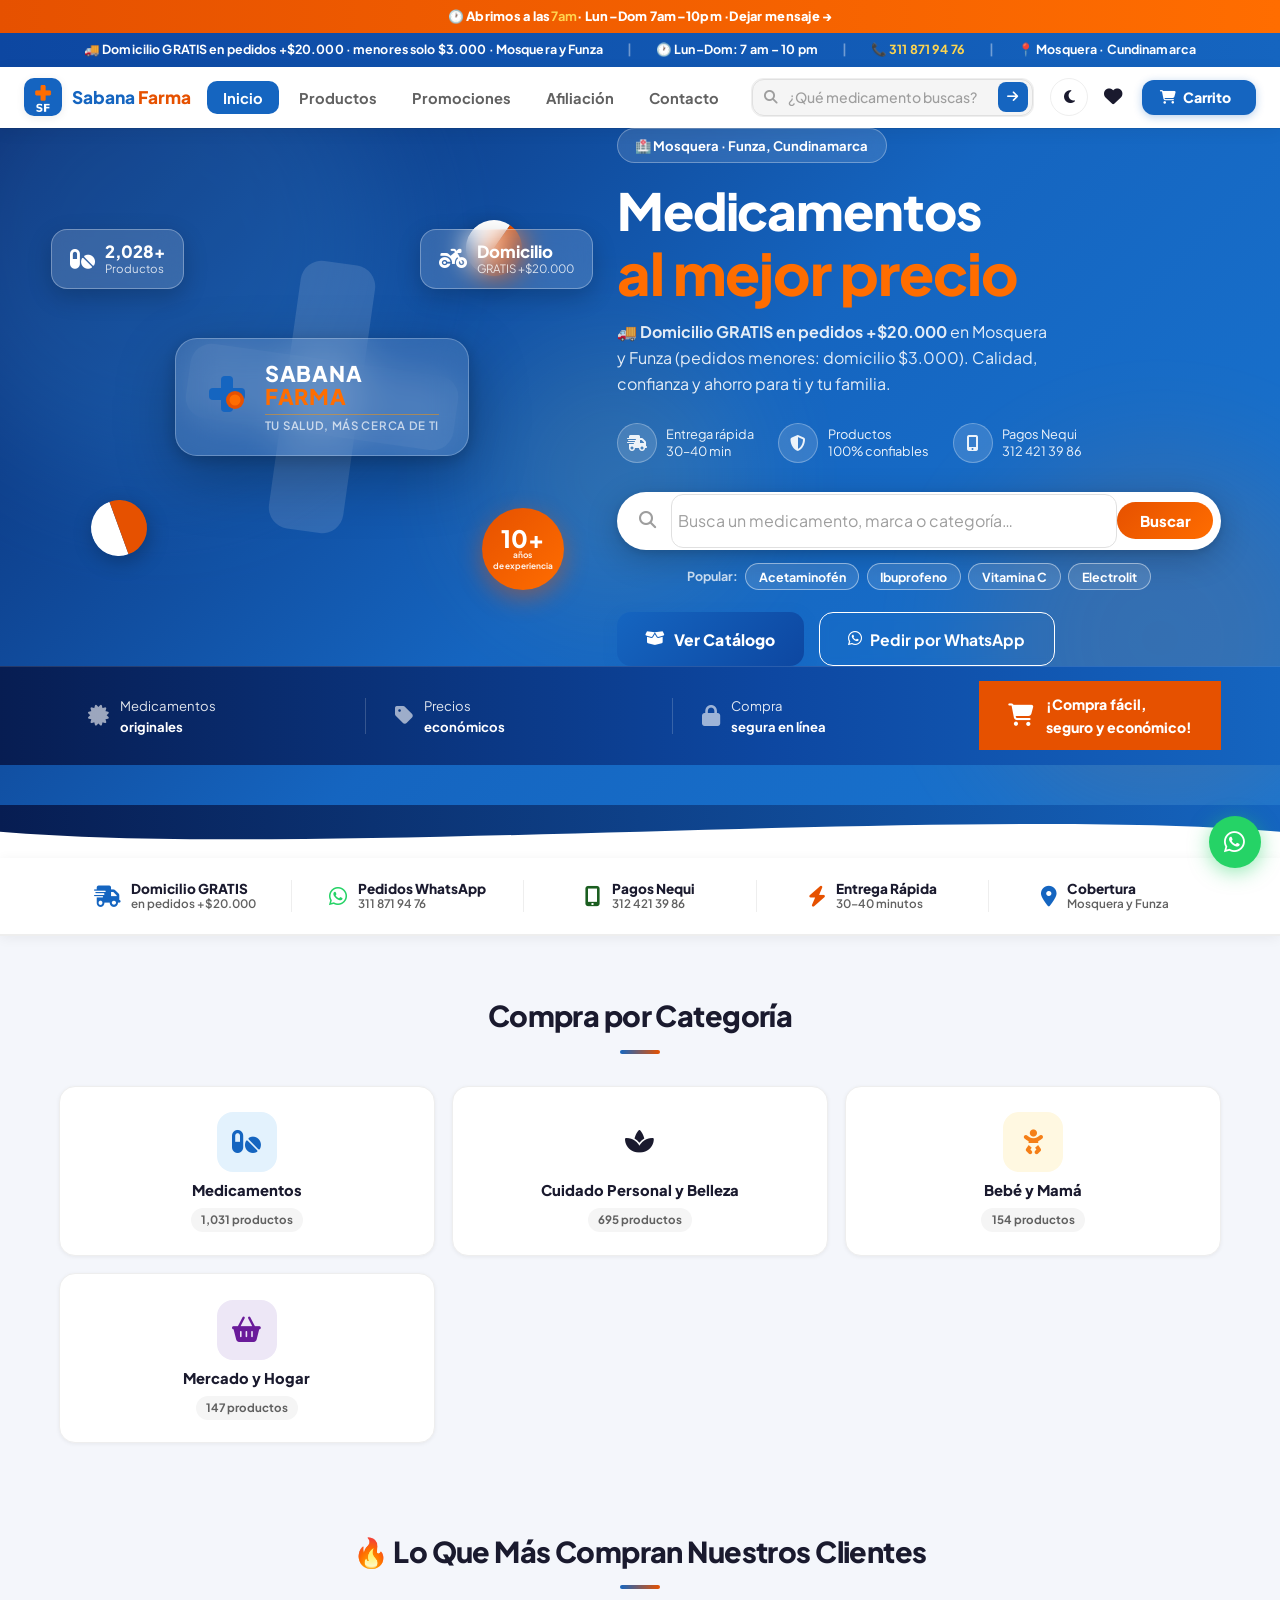
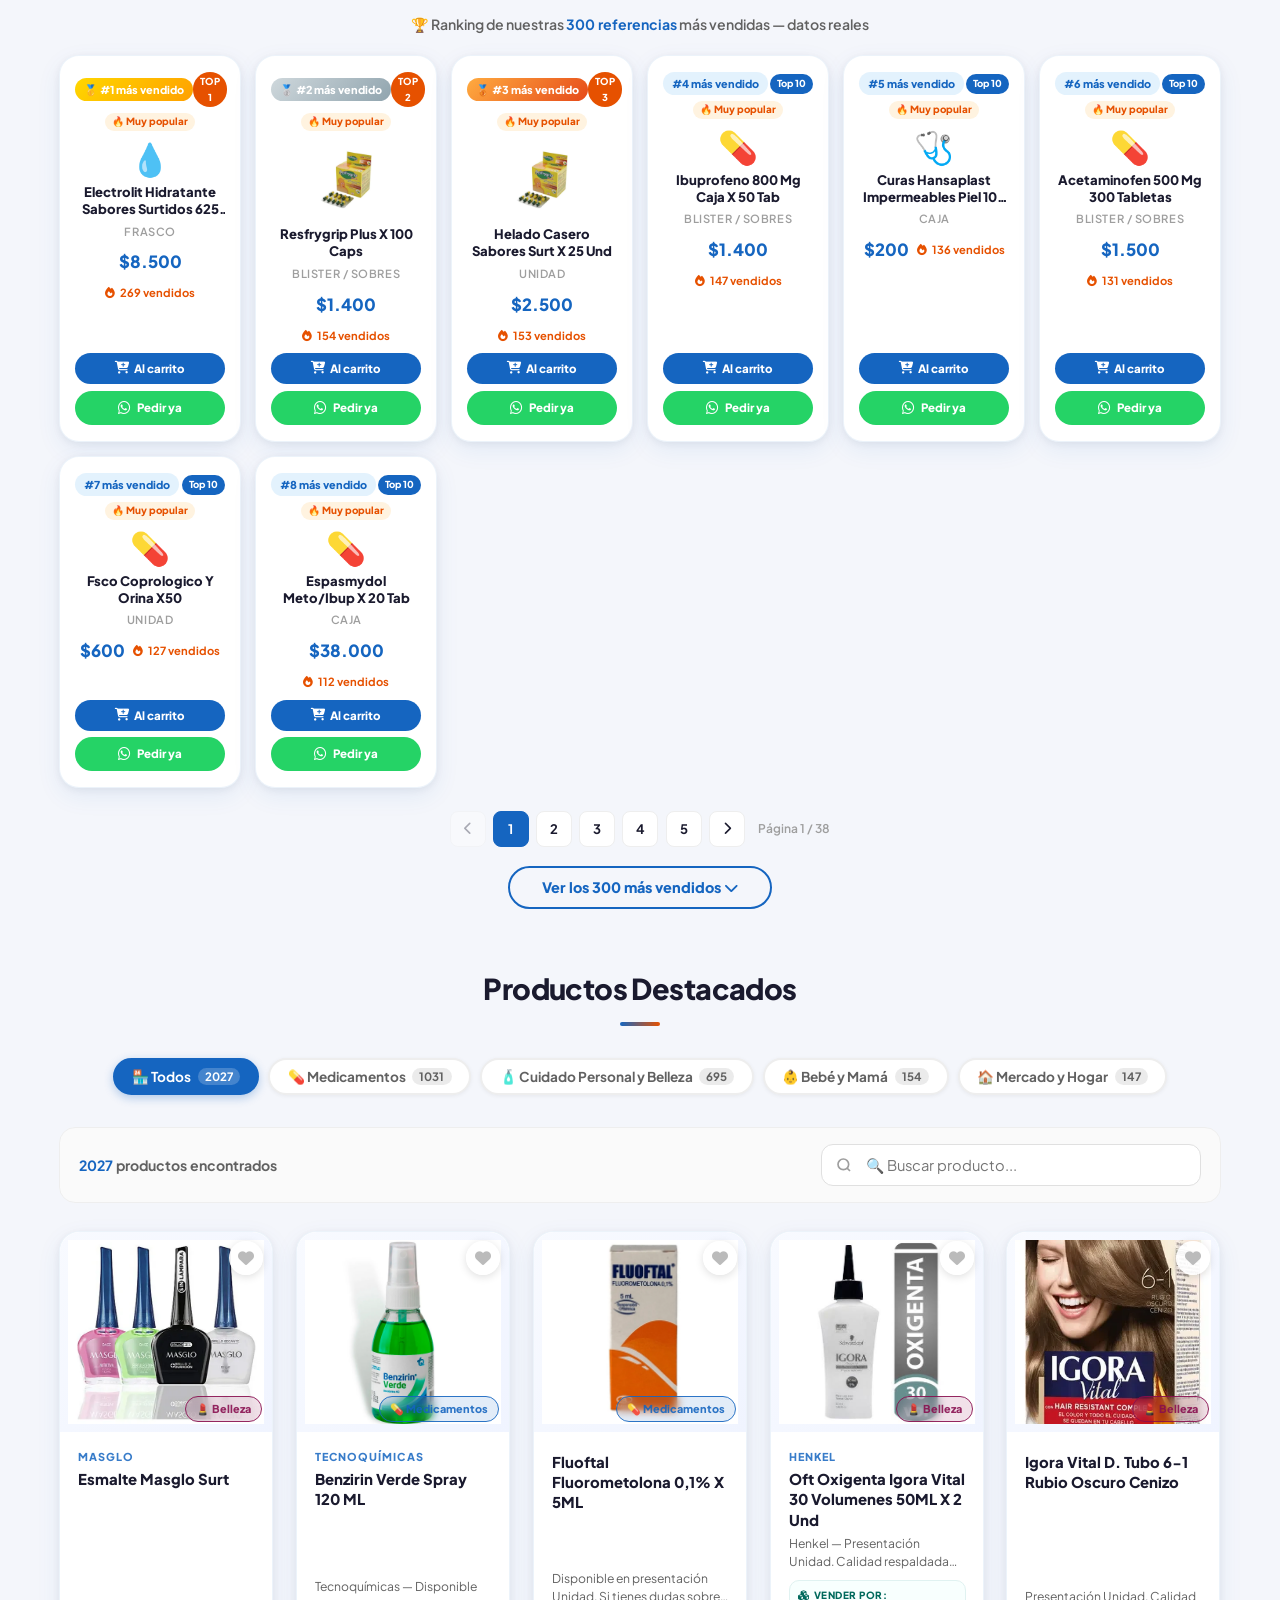
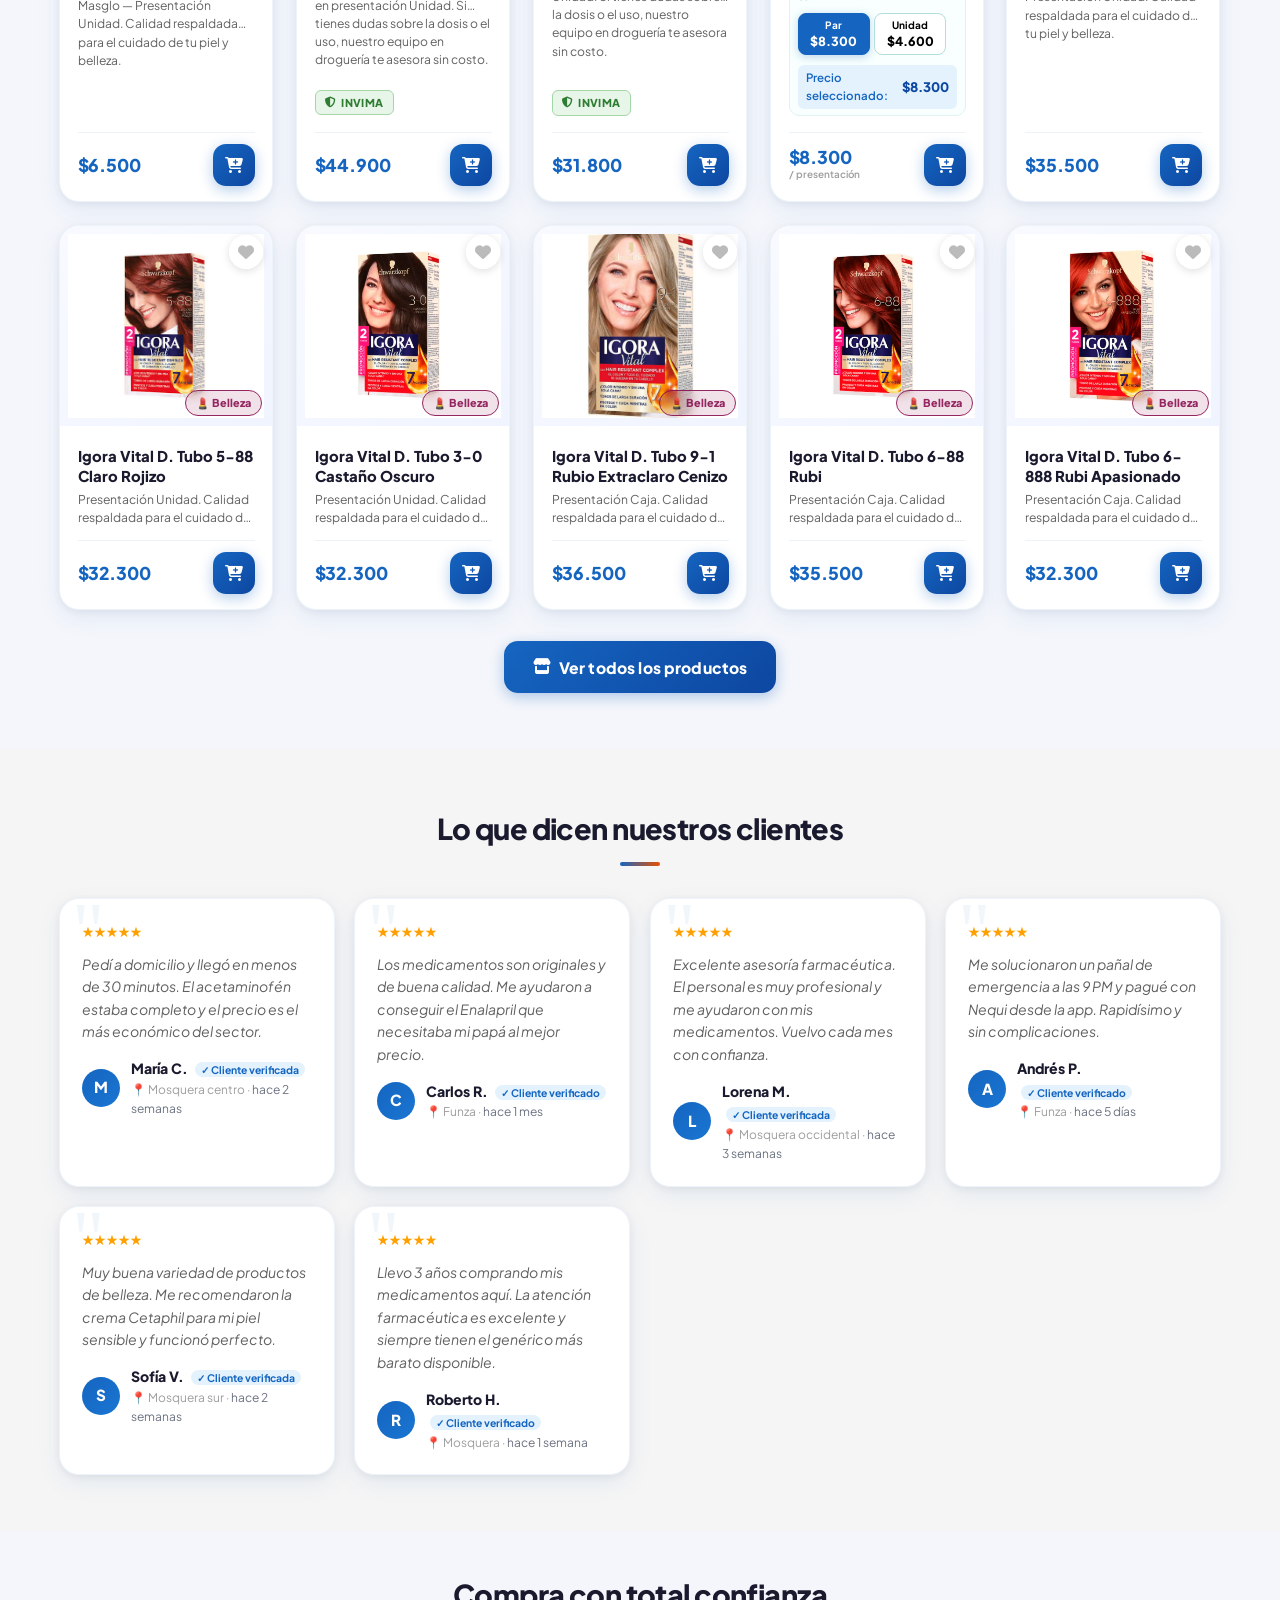
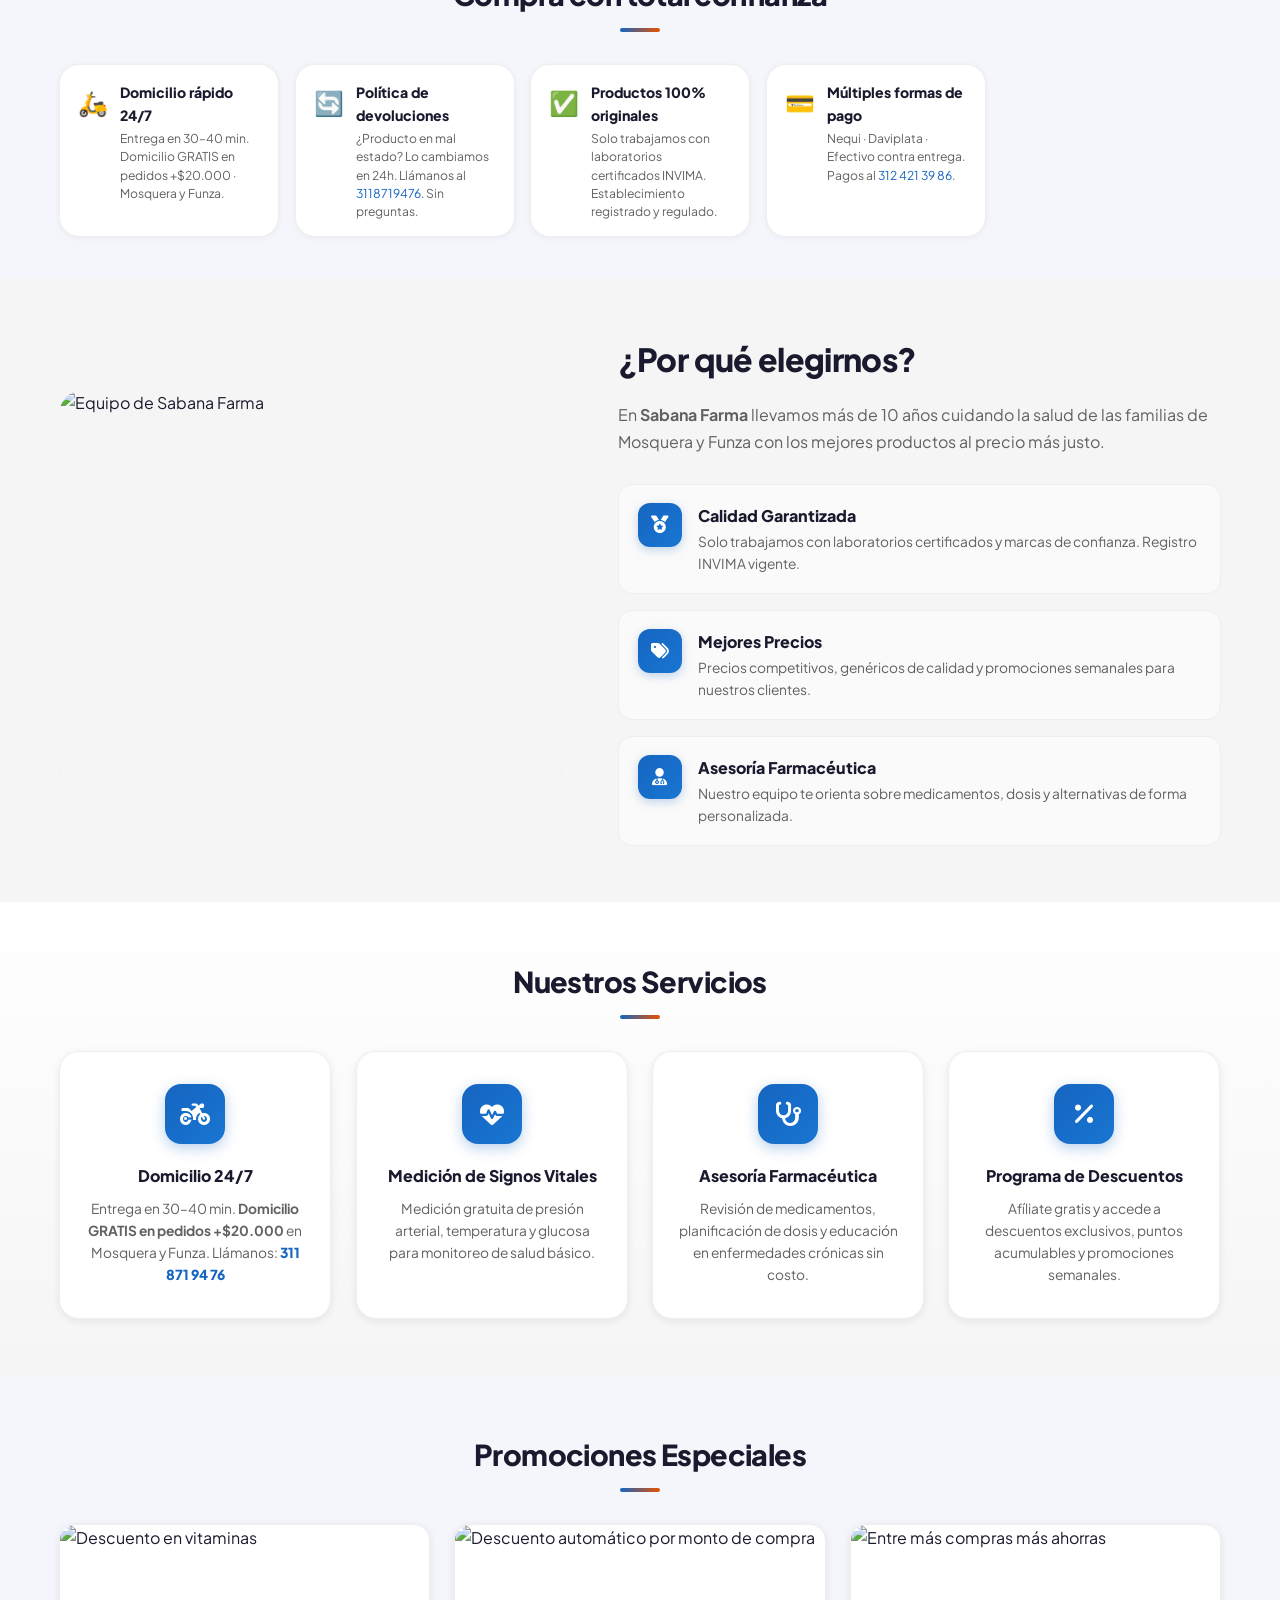
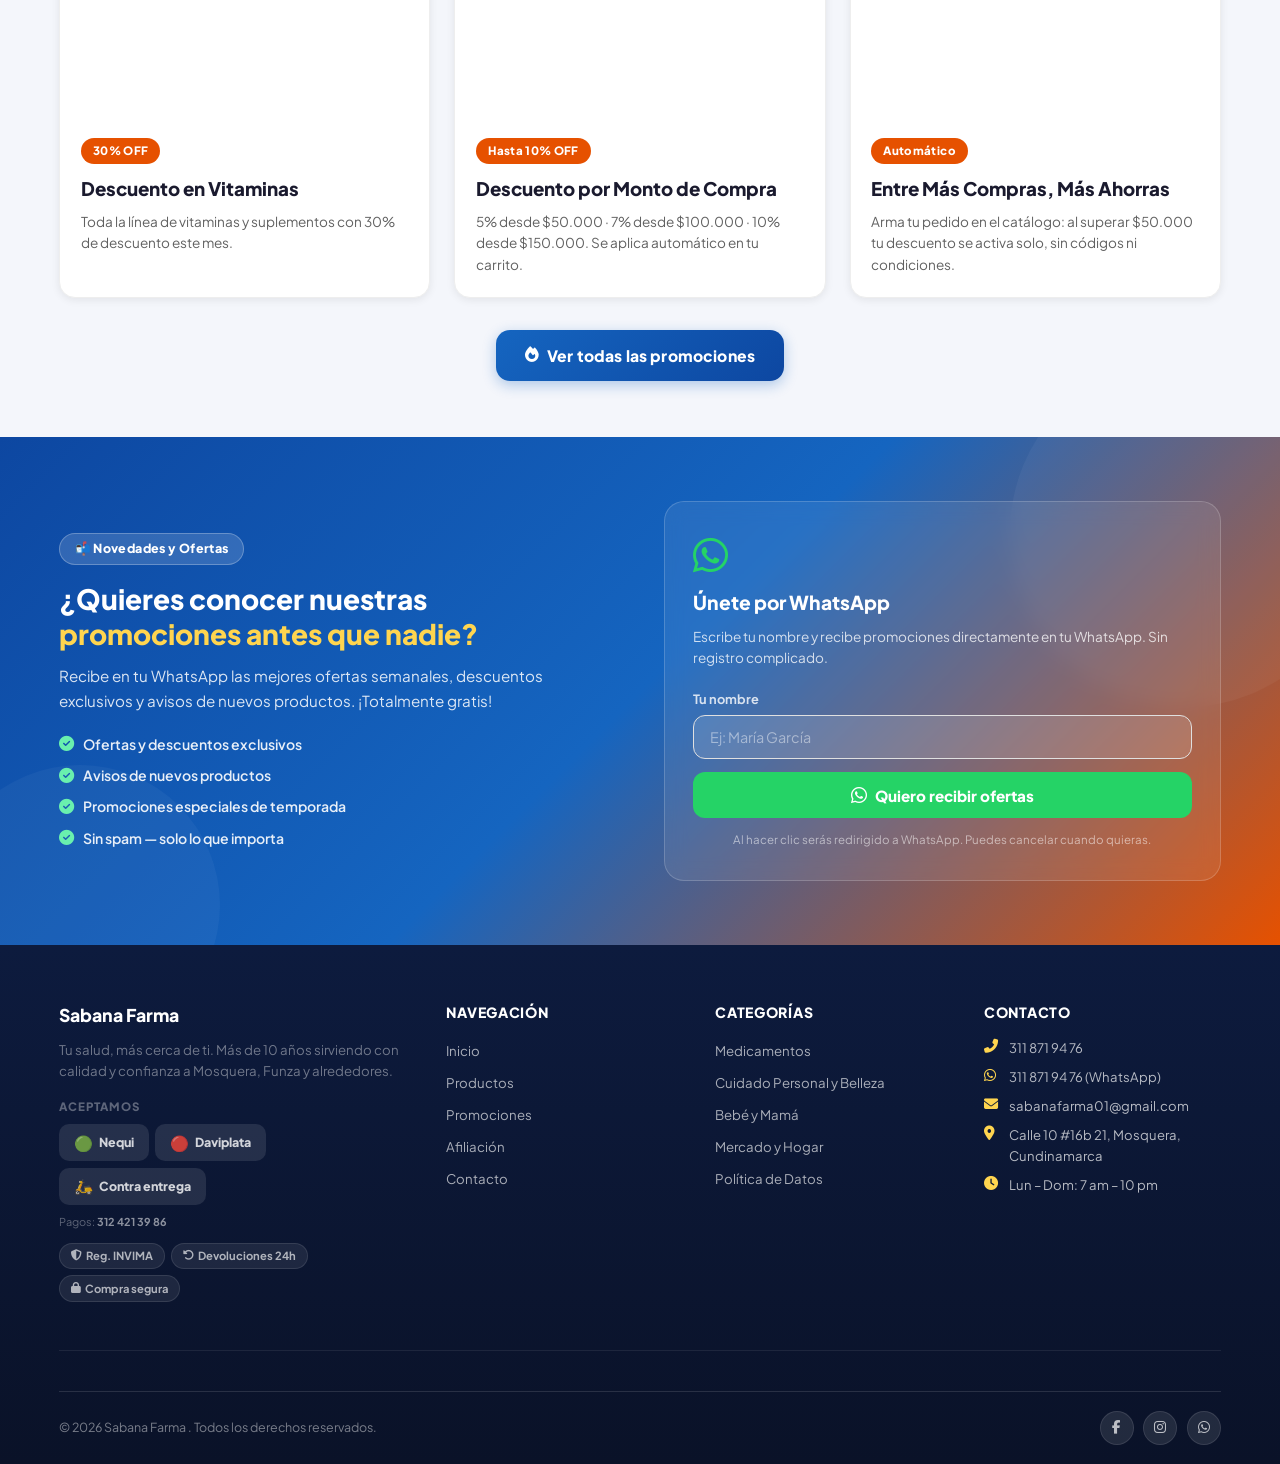
==== commit 2cab5d05: "Instala Google Analytics 4 en todas las paginas" ====
--- a/index.html
+++ b/index.html
@@ -2,6 +2,15 @@
 <html lang="es">
 <head>
  <meta charset="UTF-8">
+
+ <!-- Google Analytics 4 (gtag.js) -->
+ <script async src="https://www.googletagmanager.com/gtag/js?id=G-MCE43RVHCN"></script>
+ <script>
+   window.dataLayer = window.dataLayer || [];
+   function gtag(){dataLayer.push(arguments);}
+   gtag('js', new Date());
+   gtag('config', 'G-MCE43RVHCN');
+ </script>
  <meta name="viewport" content="width=device-width, initial-scale=1.0">
  <title>Sabana Farma | Tu salud, más cerca de ti – Mosquera, Cundinamarca</title>
 
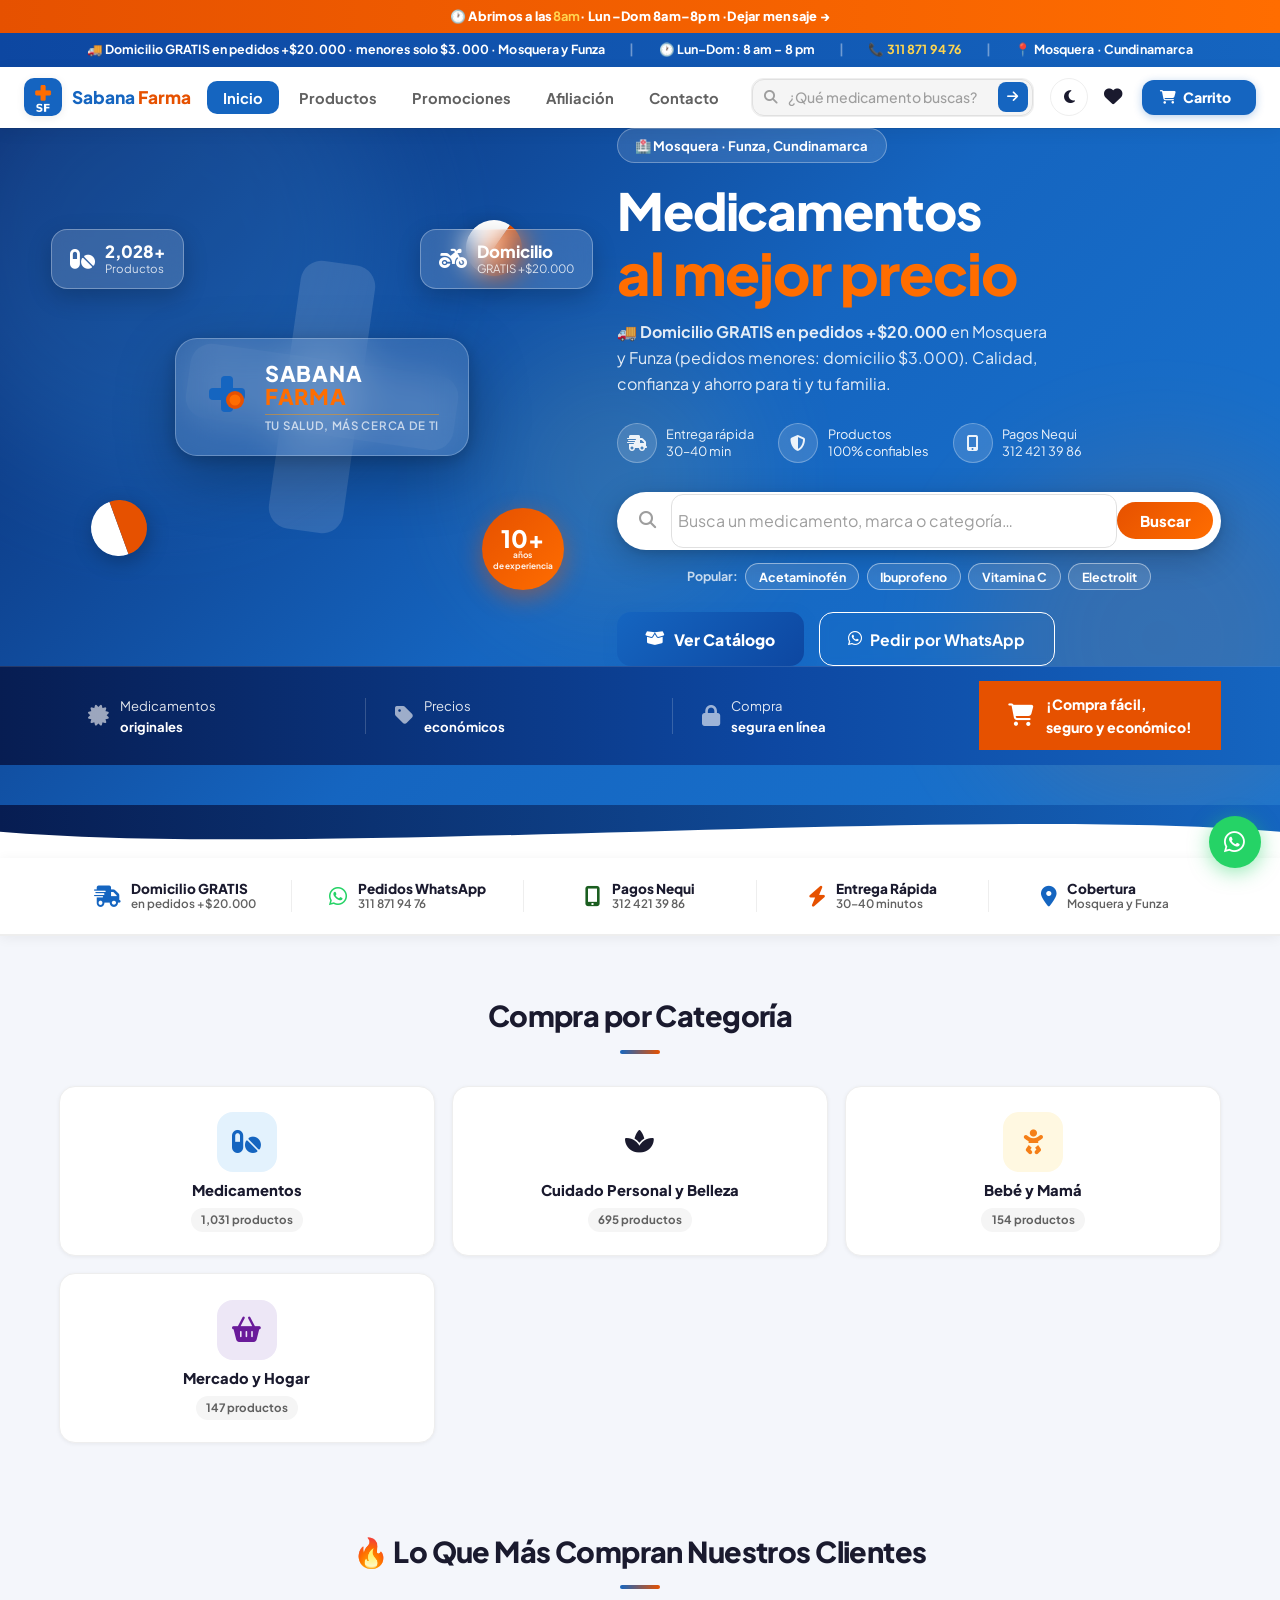
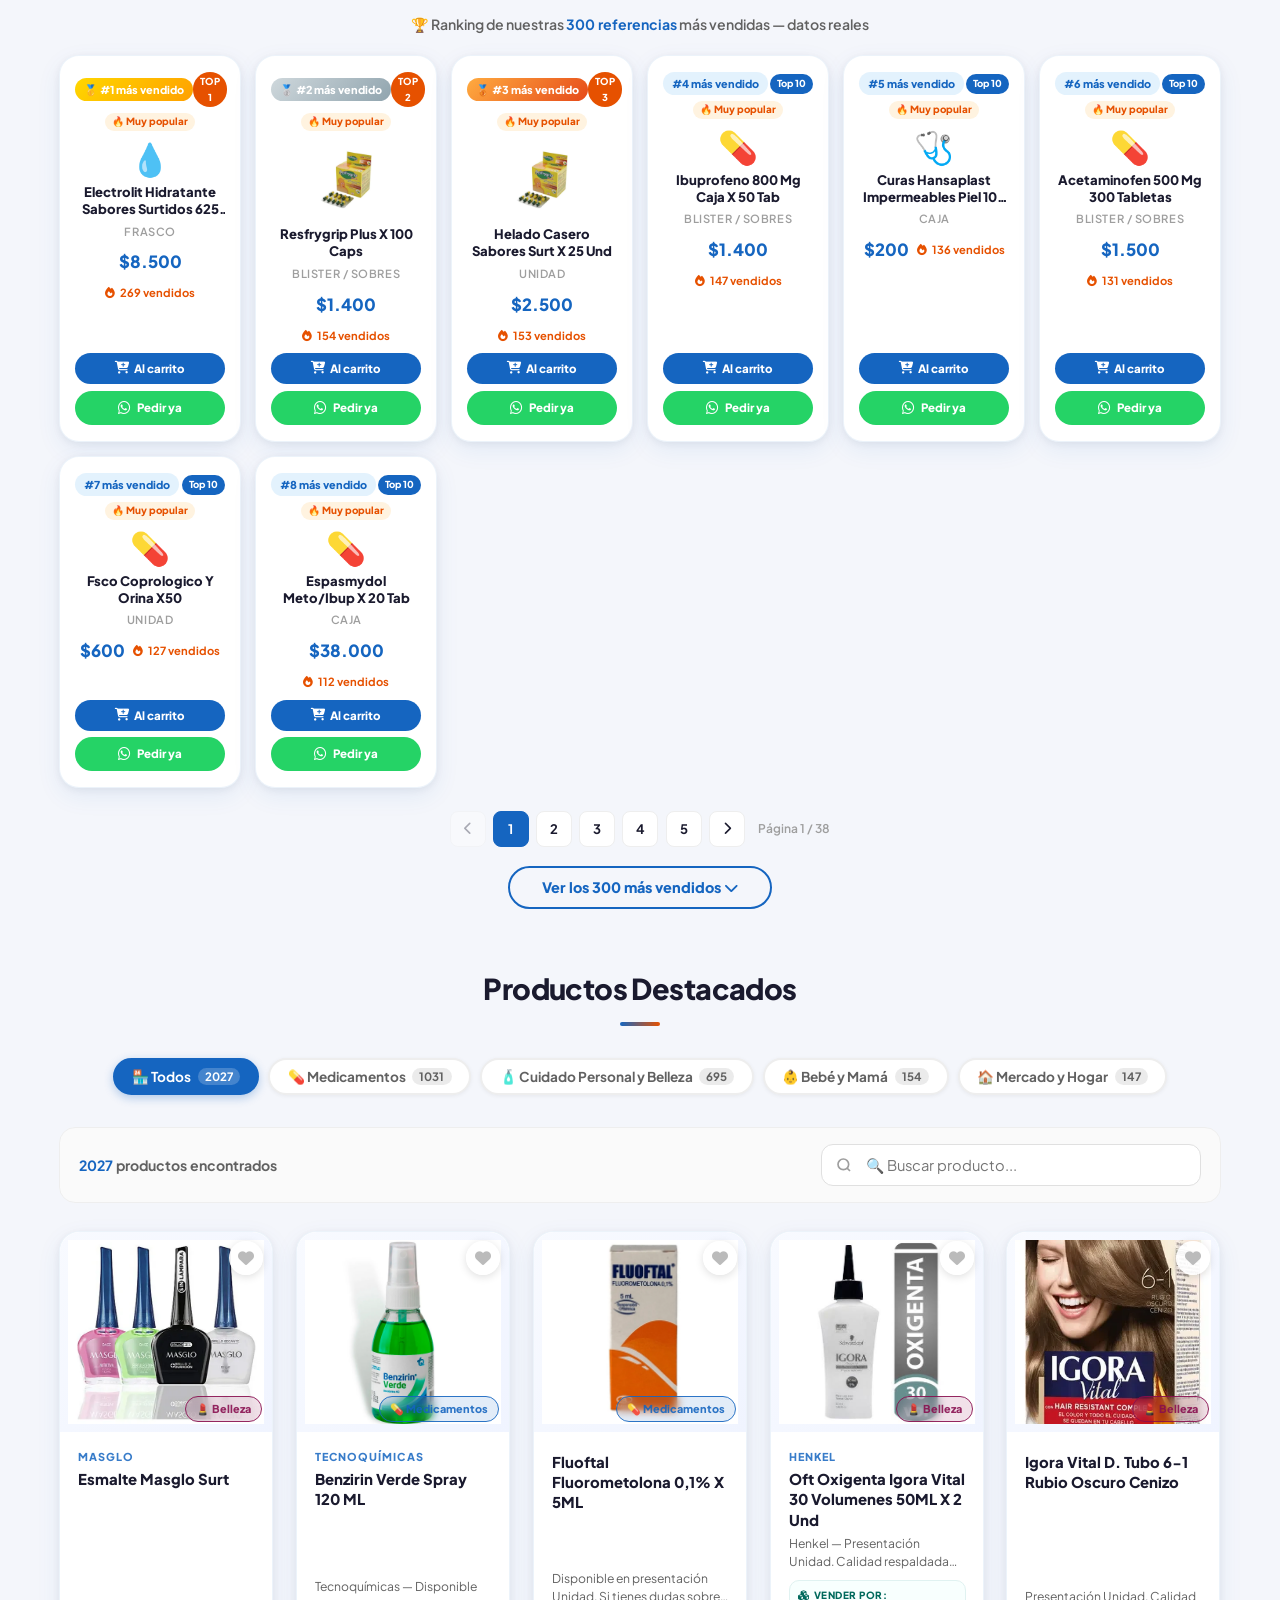
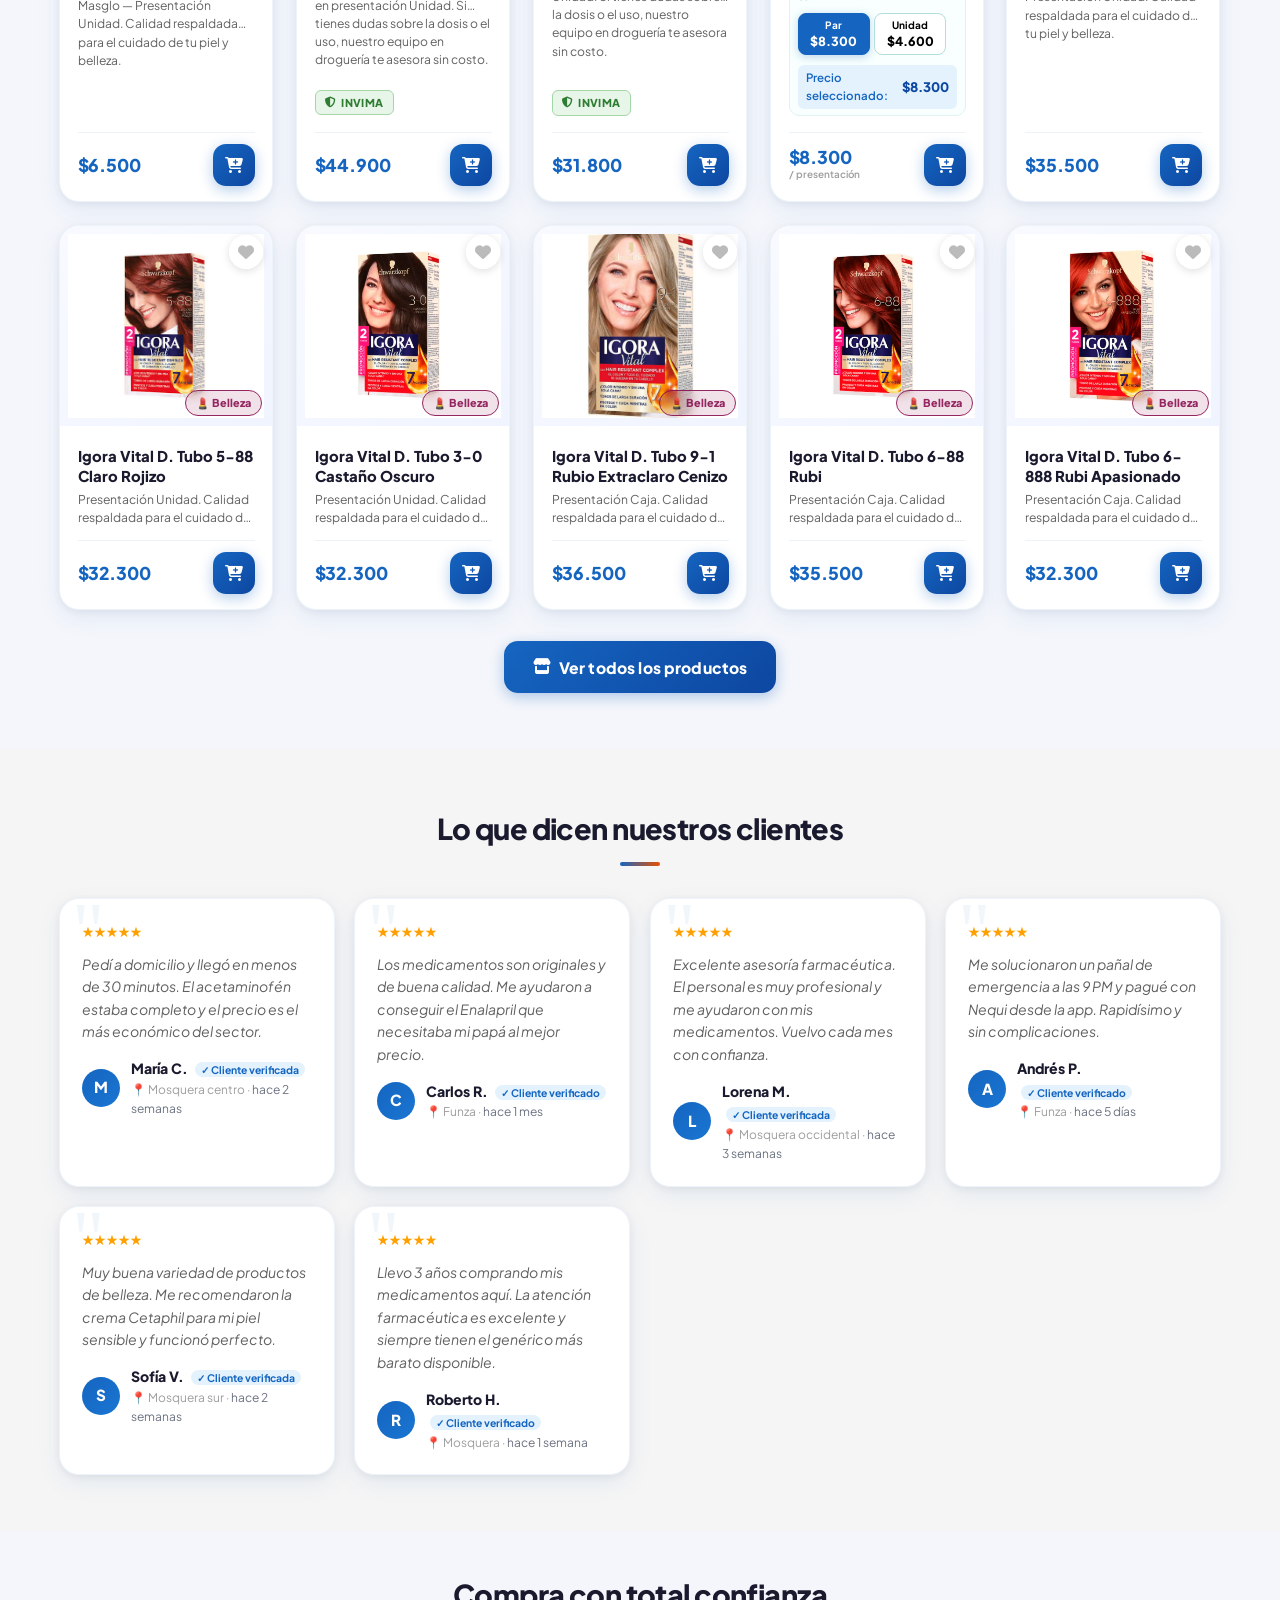
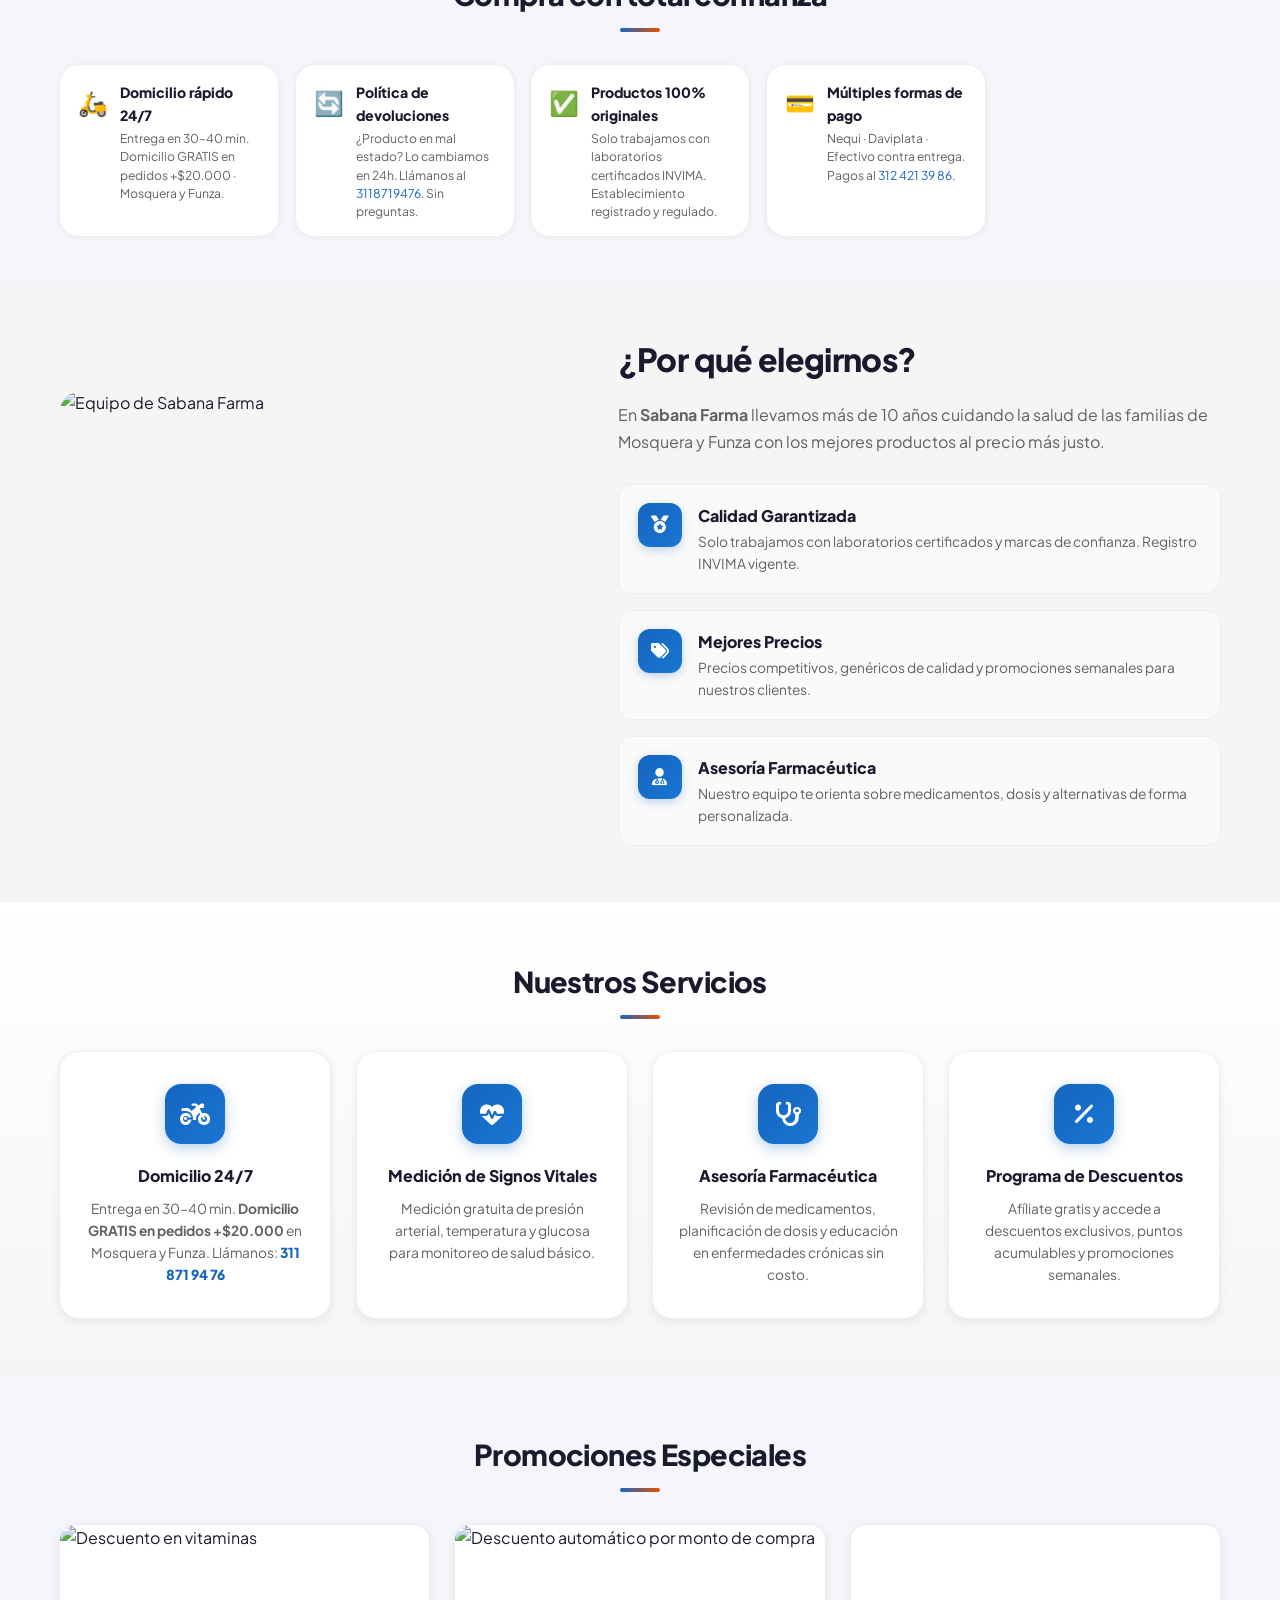
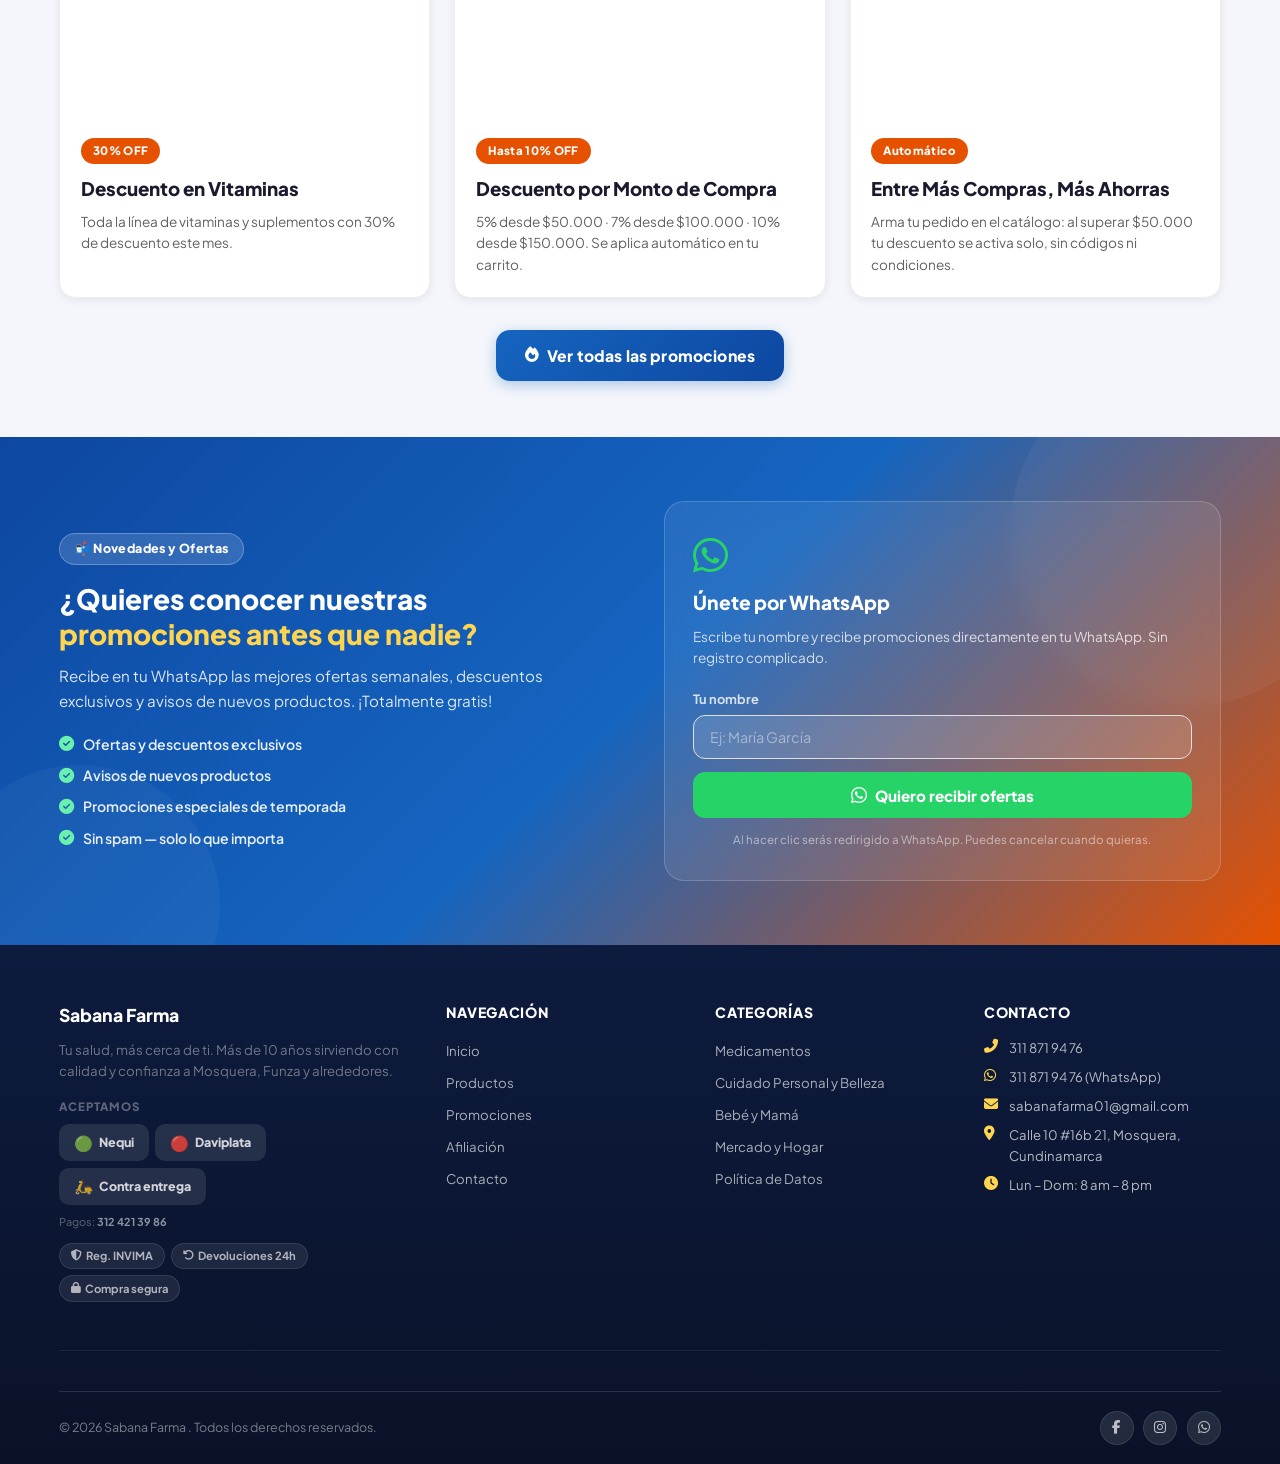
==== commit e790cae0: "Actualiza horario a 8am-8pm en todo el sitio" ====
--- a/index.html
+++ b/index.html
@@ -38,7 +38,7 @@
  "@type": "Pharmacy",
  "name": "Sabana Farma",
  "telephone": "+573118719476",
- "openingHours": "Mo-Su 07:00-22:00",
+ "openingHours": "Mo-Su 08:00-20:00",
  "priceRange": "$",
  "url": "https://sabanafarma.com/",
  "image": "https://sabanafarma.com/img/og-banner.jpg",
@@ -169,7 +169,7 @@
 <div class="top-bar" role="banner">
  <span>🚚 <strong>Domicilio GRATIS</strong> en pedidos +$20.000 · menores solo $3.000 · Mosquera y Funza</span>
  <span class="top-bar-sep">|</span>
- <span>🕐 Lun–Dom: 7 am – 10 pm</span>
+ <span>🕐 Lun–Dom: 8 am – 8 pm</span>
  <span class="top-bar-sep">|</span>
  <a href="tel:+573118719476">📞 311 871 94 76</a>
  <span class="top-bar-sep">|</span>
@@ -757,7 +757,7 @@
  </div>
  <div class="footer-contacto-item">
  <i class="fas fa-clock"></i>
- <span>Lun – Dom: 7 am – 10 pm</span>
+ <span>Lun – Dom: 8 am – 8 pm</span>
  </div>
  </div>
  </div>
@@ -850,20 +850,20 @@
  </a>
 </div>
 <script>
-/* Estado dinámico WhatsApp — horario 7am–10pm Colombia (UTC-5) */
+/* Estado dinámico WhatsApp — horario 8am–8pm Colombia (UTC-5) */
 (function () {
  var ahora = new Date();
  /* Hora actual en Colombia: UTC-5 */
  var horaCol = (ahora.getUTCHours() - 5 + 24) % 24;
- var abierto = horaCol >= 7 && horaCol < 22;
+ var abierto = horaCol >= 8 && horaCol < 20;
  var tooltip = document.getElementById('waTooltip');
  if (!tooltip) return;
  if (abierto) {
- tooltip.innerHTML = '🟢 <strong>¡Estamos en línea!</strong> · 7am–10pm';
+ tooltip.innerHTML = '🟢 <strong>¡Estamos en línea!</strong> · 8am–8pm';
  } else {
- /* Calcular cuántas horas faltan para las 7am */
- var horasFalta = horaCol < 7 ? (7 - horaCol) : (31 - horaCol);
- tooltip.innerHTML = '🔴 Respondemos a las <strong>7am</strong><br><span style="font-size:.72rem">Horario: Lun–Dom 7am–10pm</span>';
+ /* Calcular cuántas horas faltan para las 8am */
+ var horasFalta = horaCol < 8 ? (8 - horaCol) : (32 - horaCol);
+ tooltip.innerHTML = '🔴 Respondemos a las <strong>8am</strong><br><span style="font-size:.72rem">Horario: Lun–Dom 8am–8pm</span>';
  }
 })();
 </script>
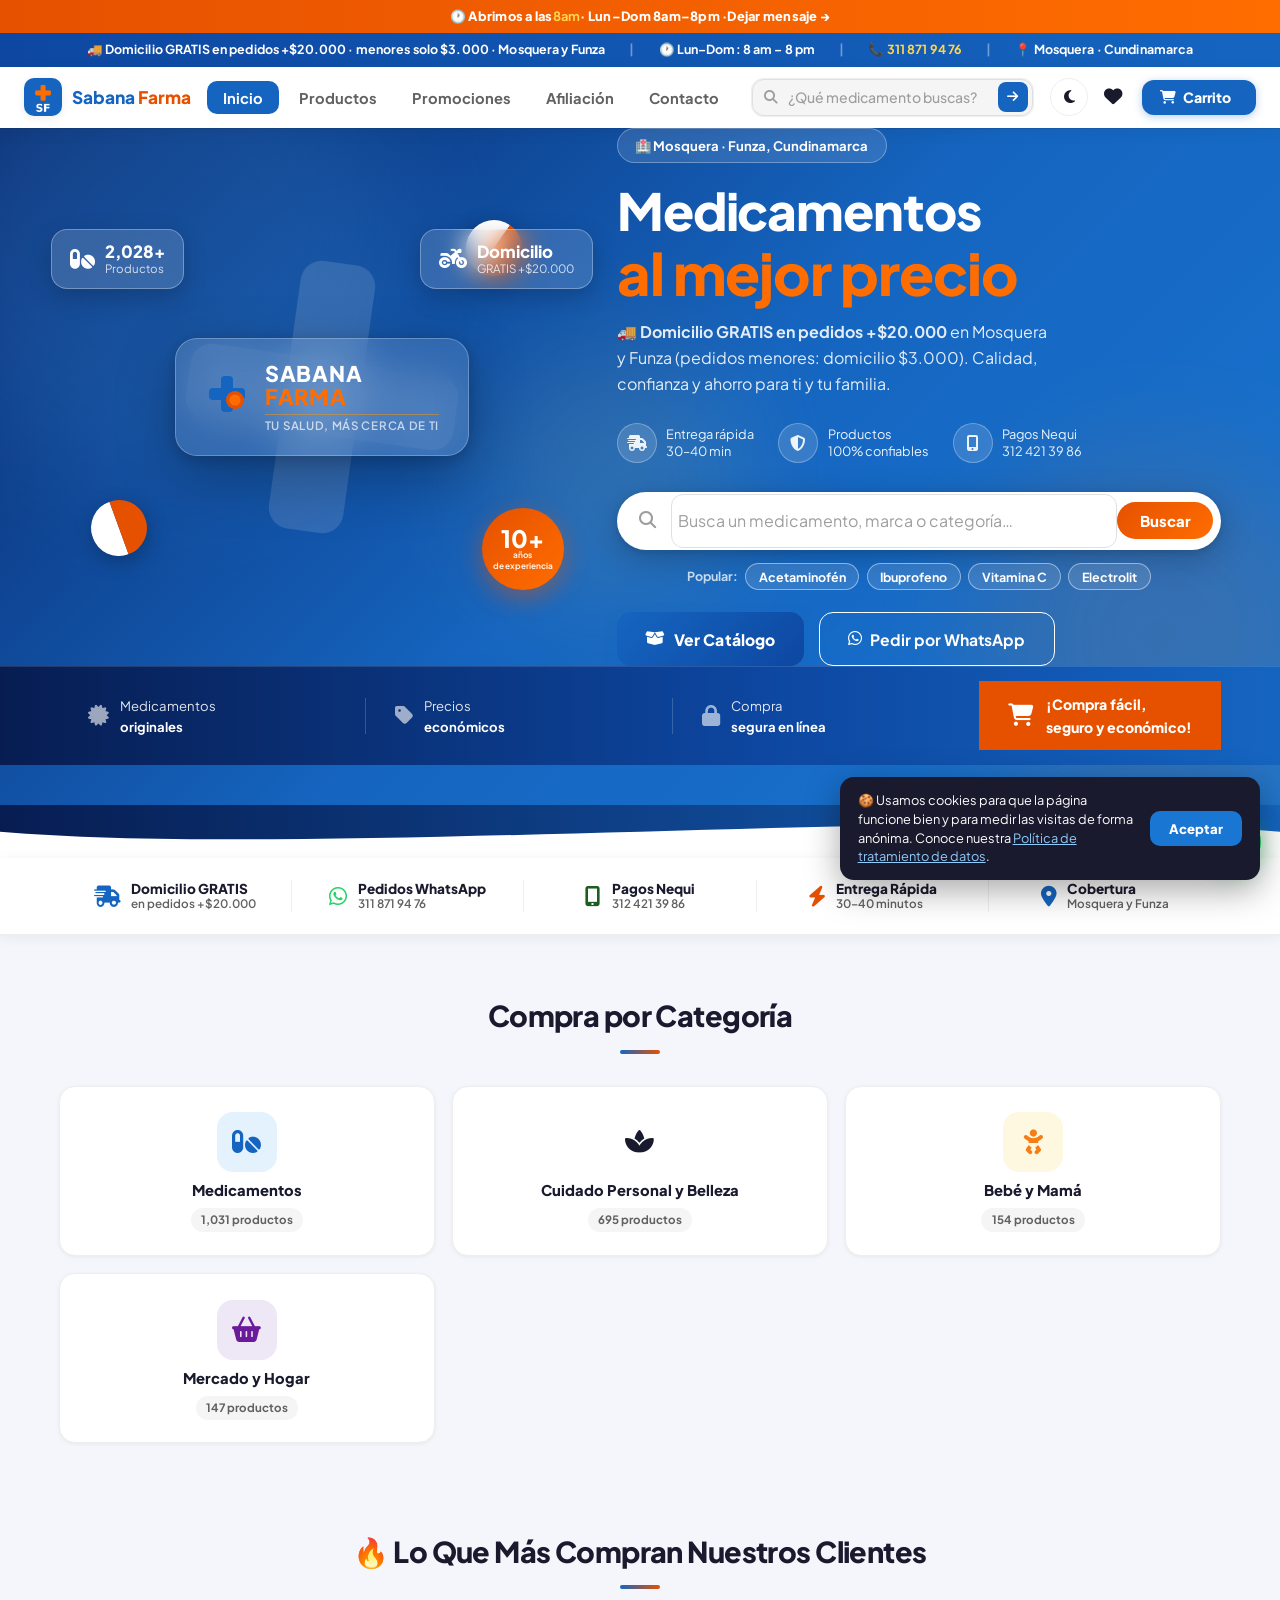
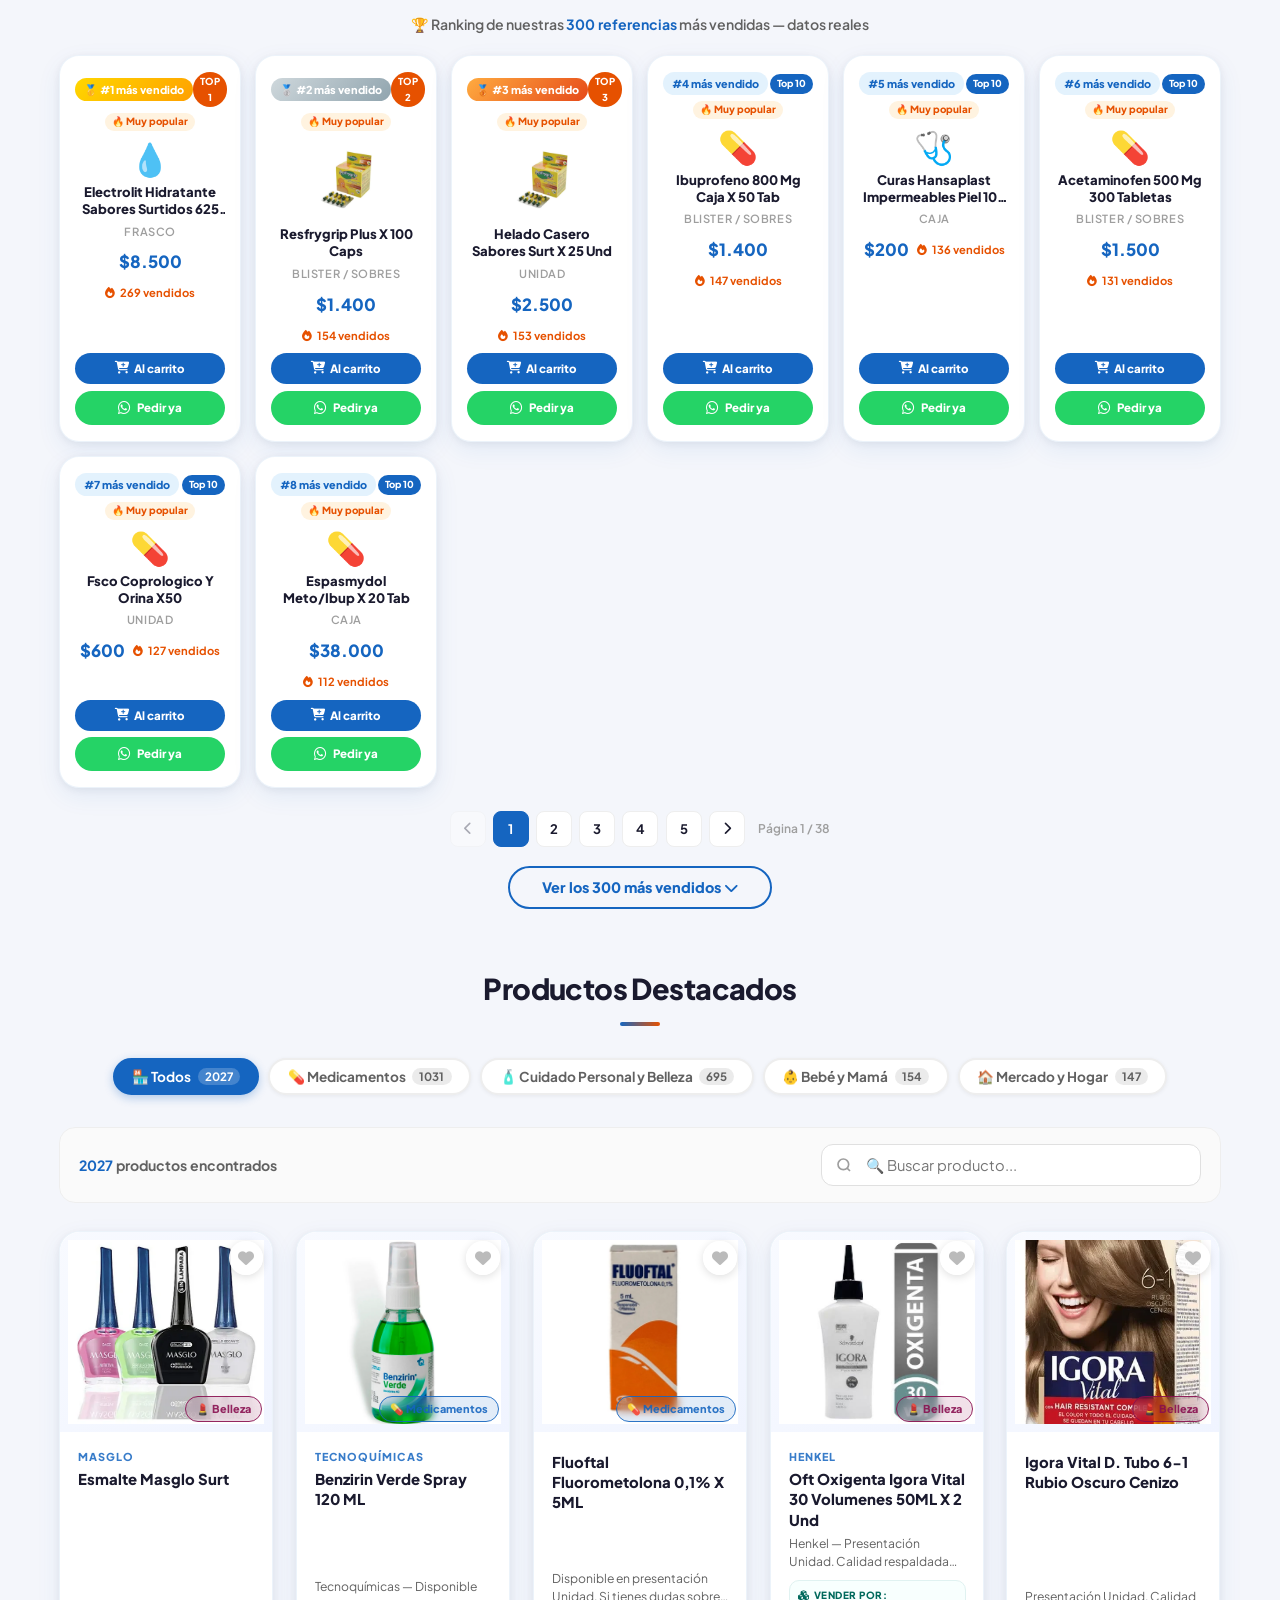
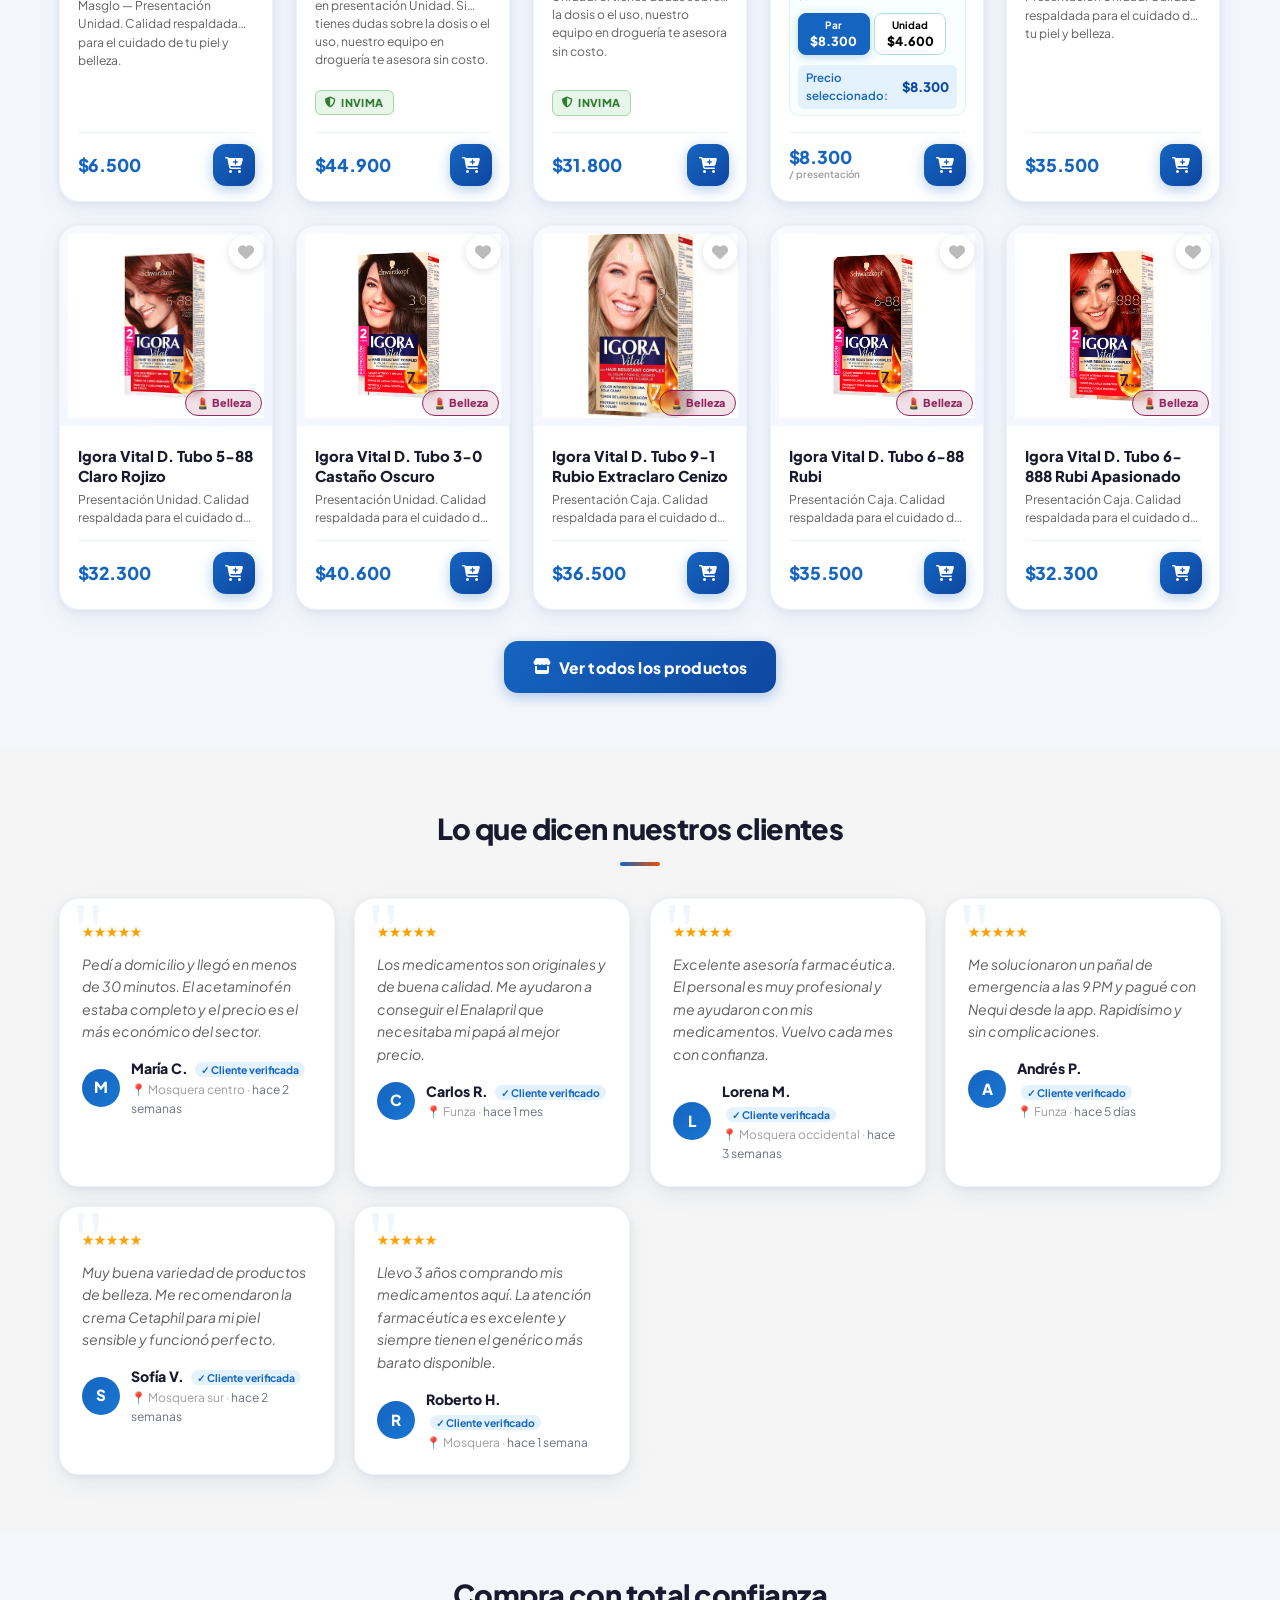
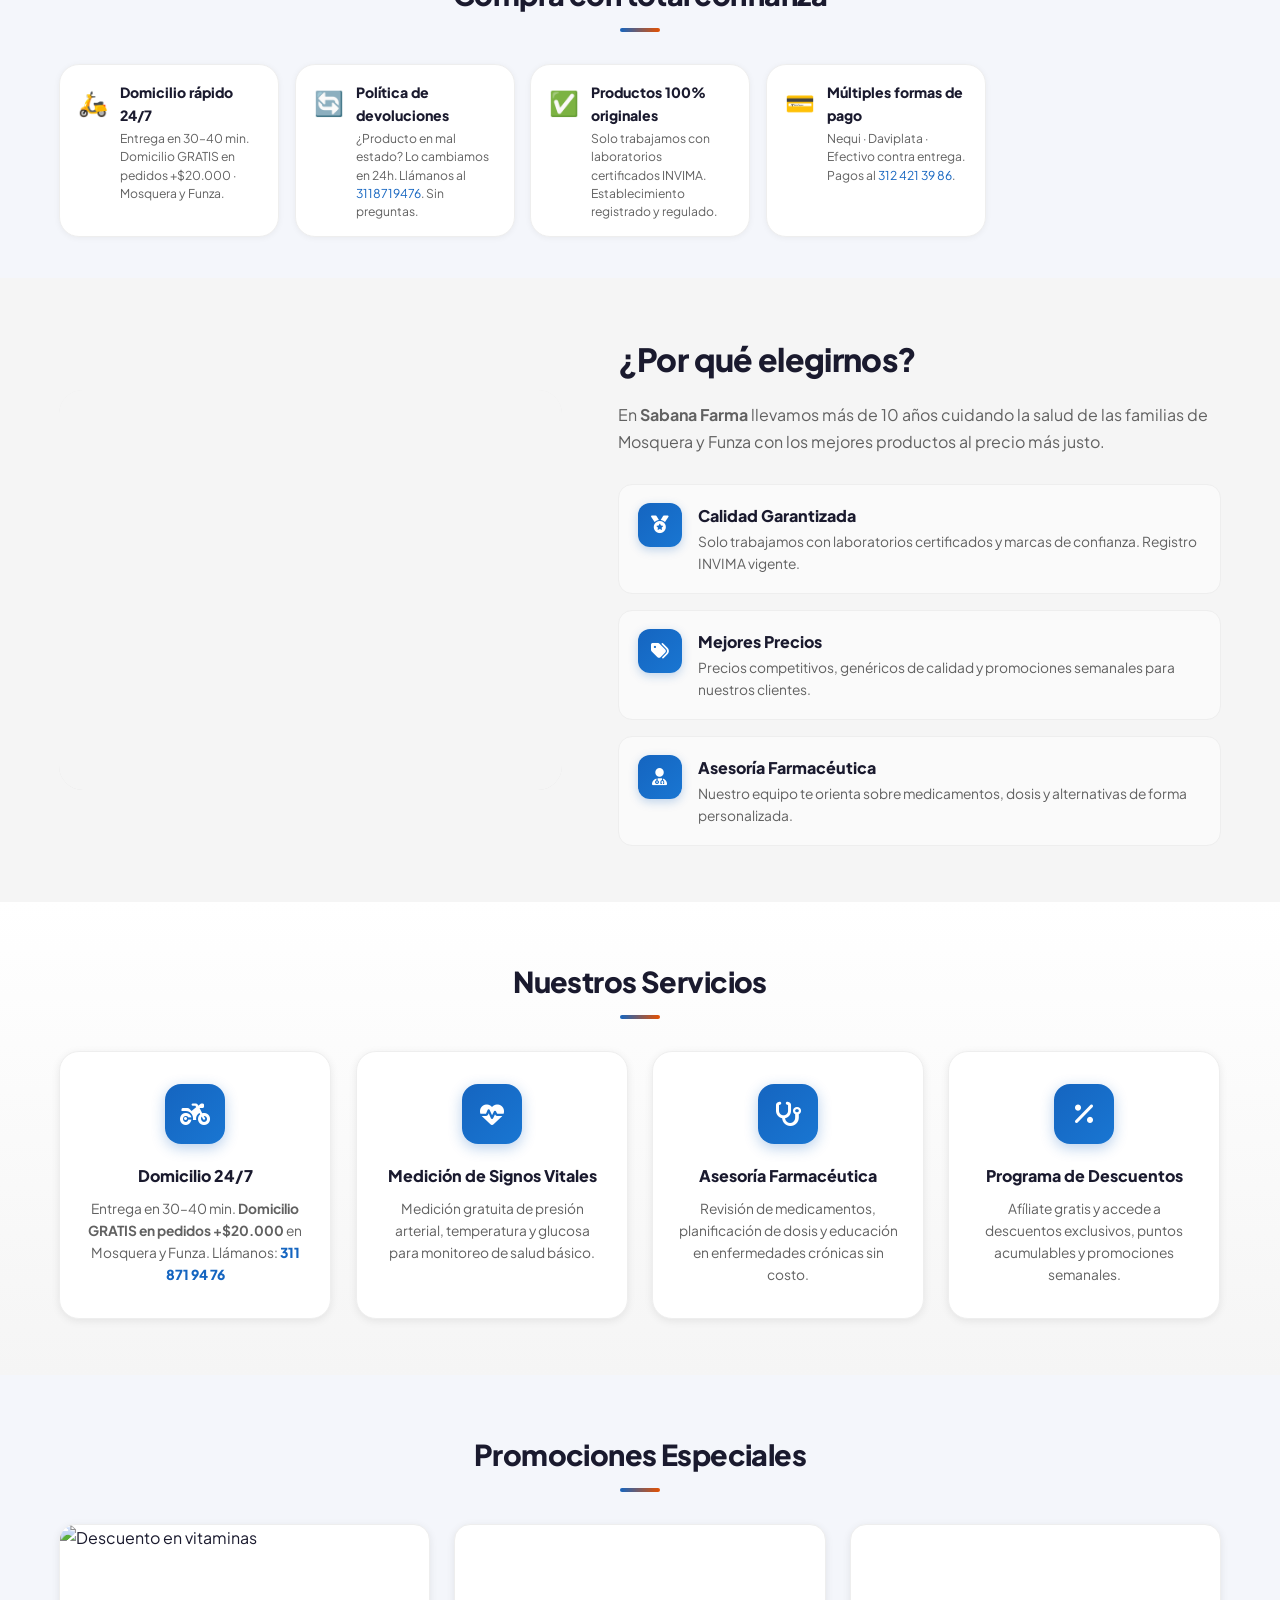
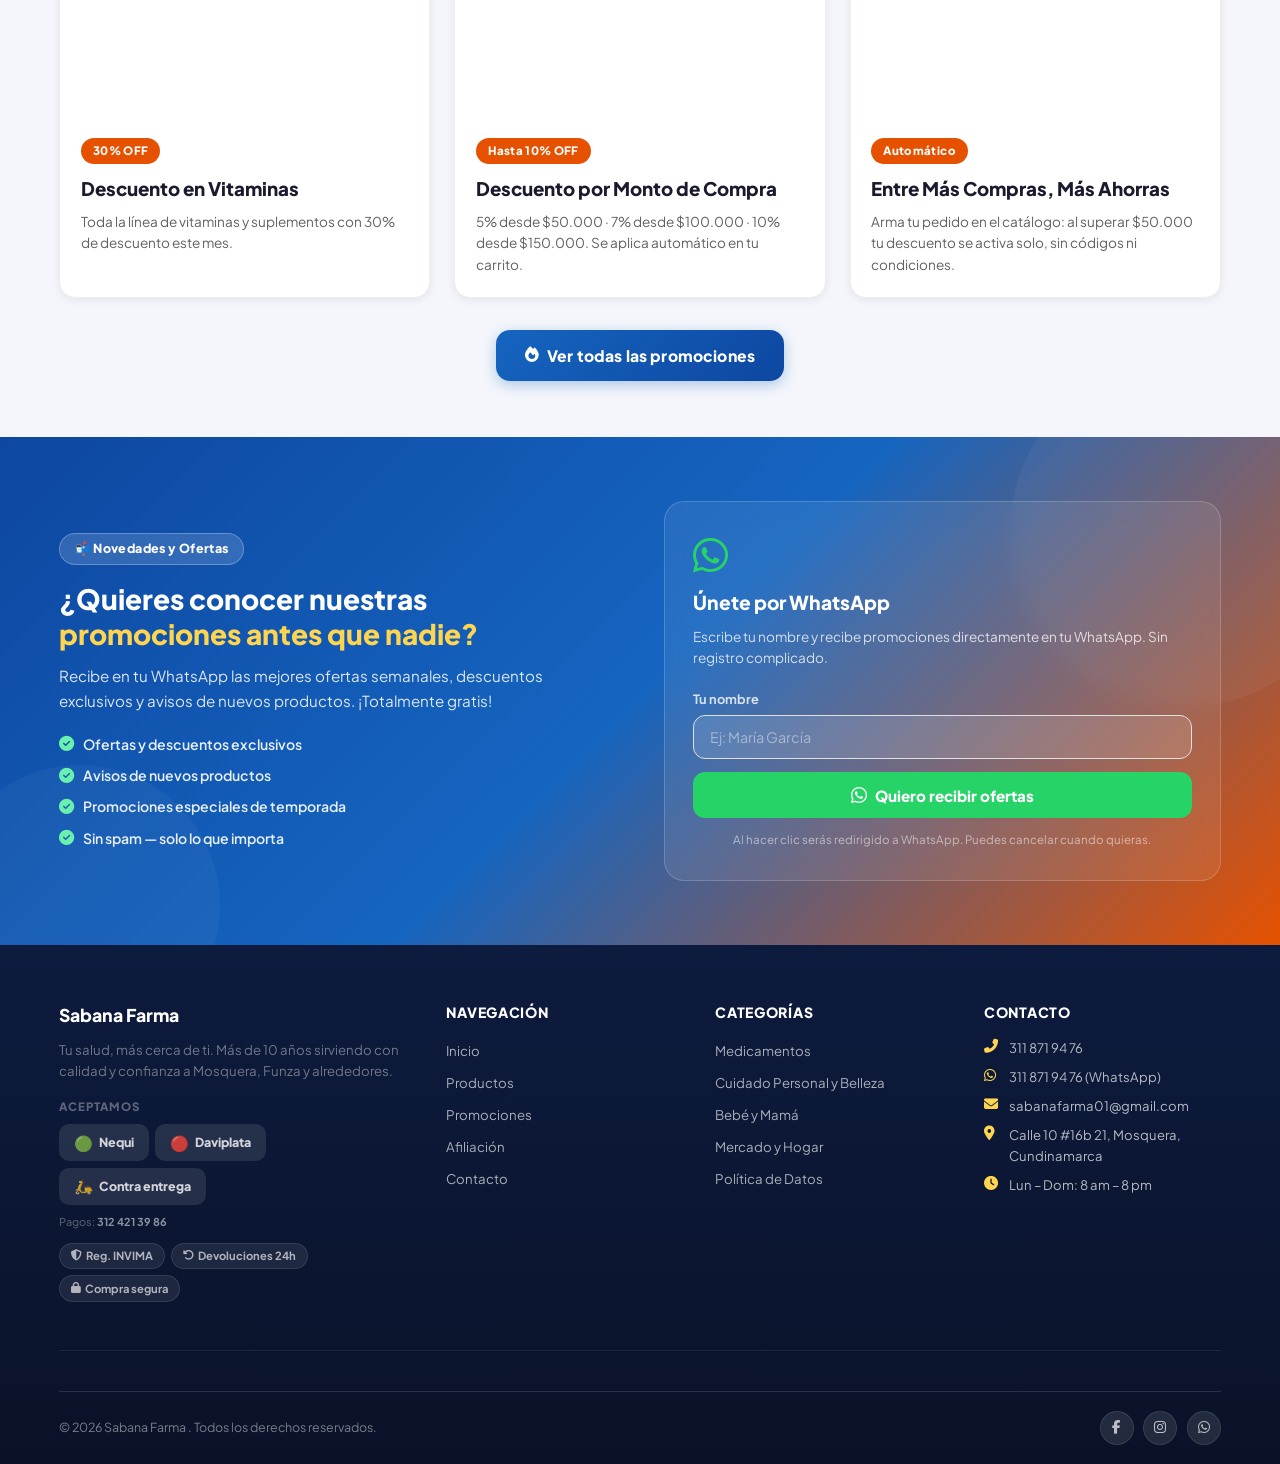
==== commit 3217e6cf: "Cierre auditoria: banner cookies, SW v10, sitemap, protege reportes internos" ====
--- a/index.html
+++ b/index.html
@@ -1267,6 +1267,7 @@
 <script defer src="js/pwa-init.js"></script>
 <script defer src="js/newsletter.js"></script>
 <script defer src="js/favoritos.js"></script>
+<script defer src="js/cookies.js"></script>
 
 </body>
 </html>
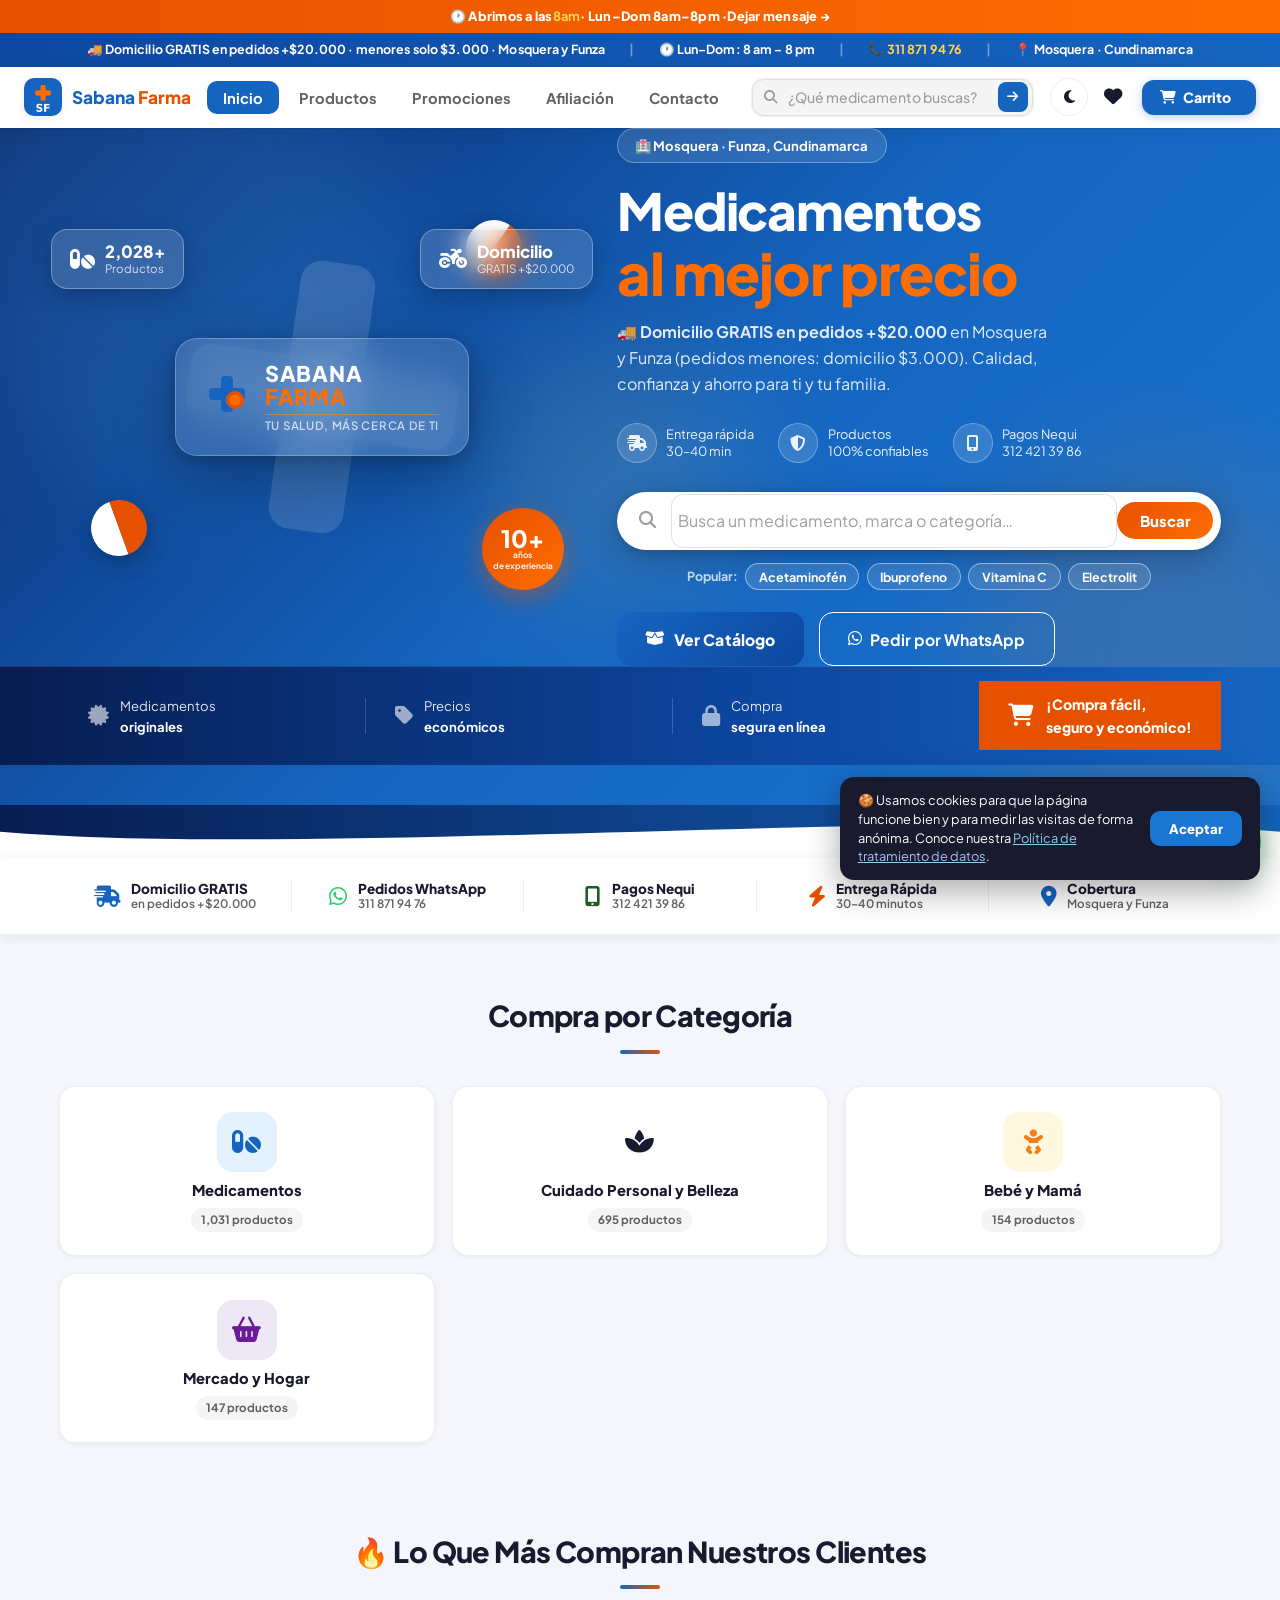
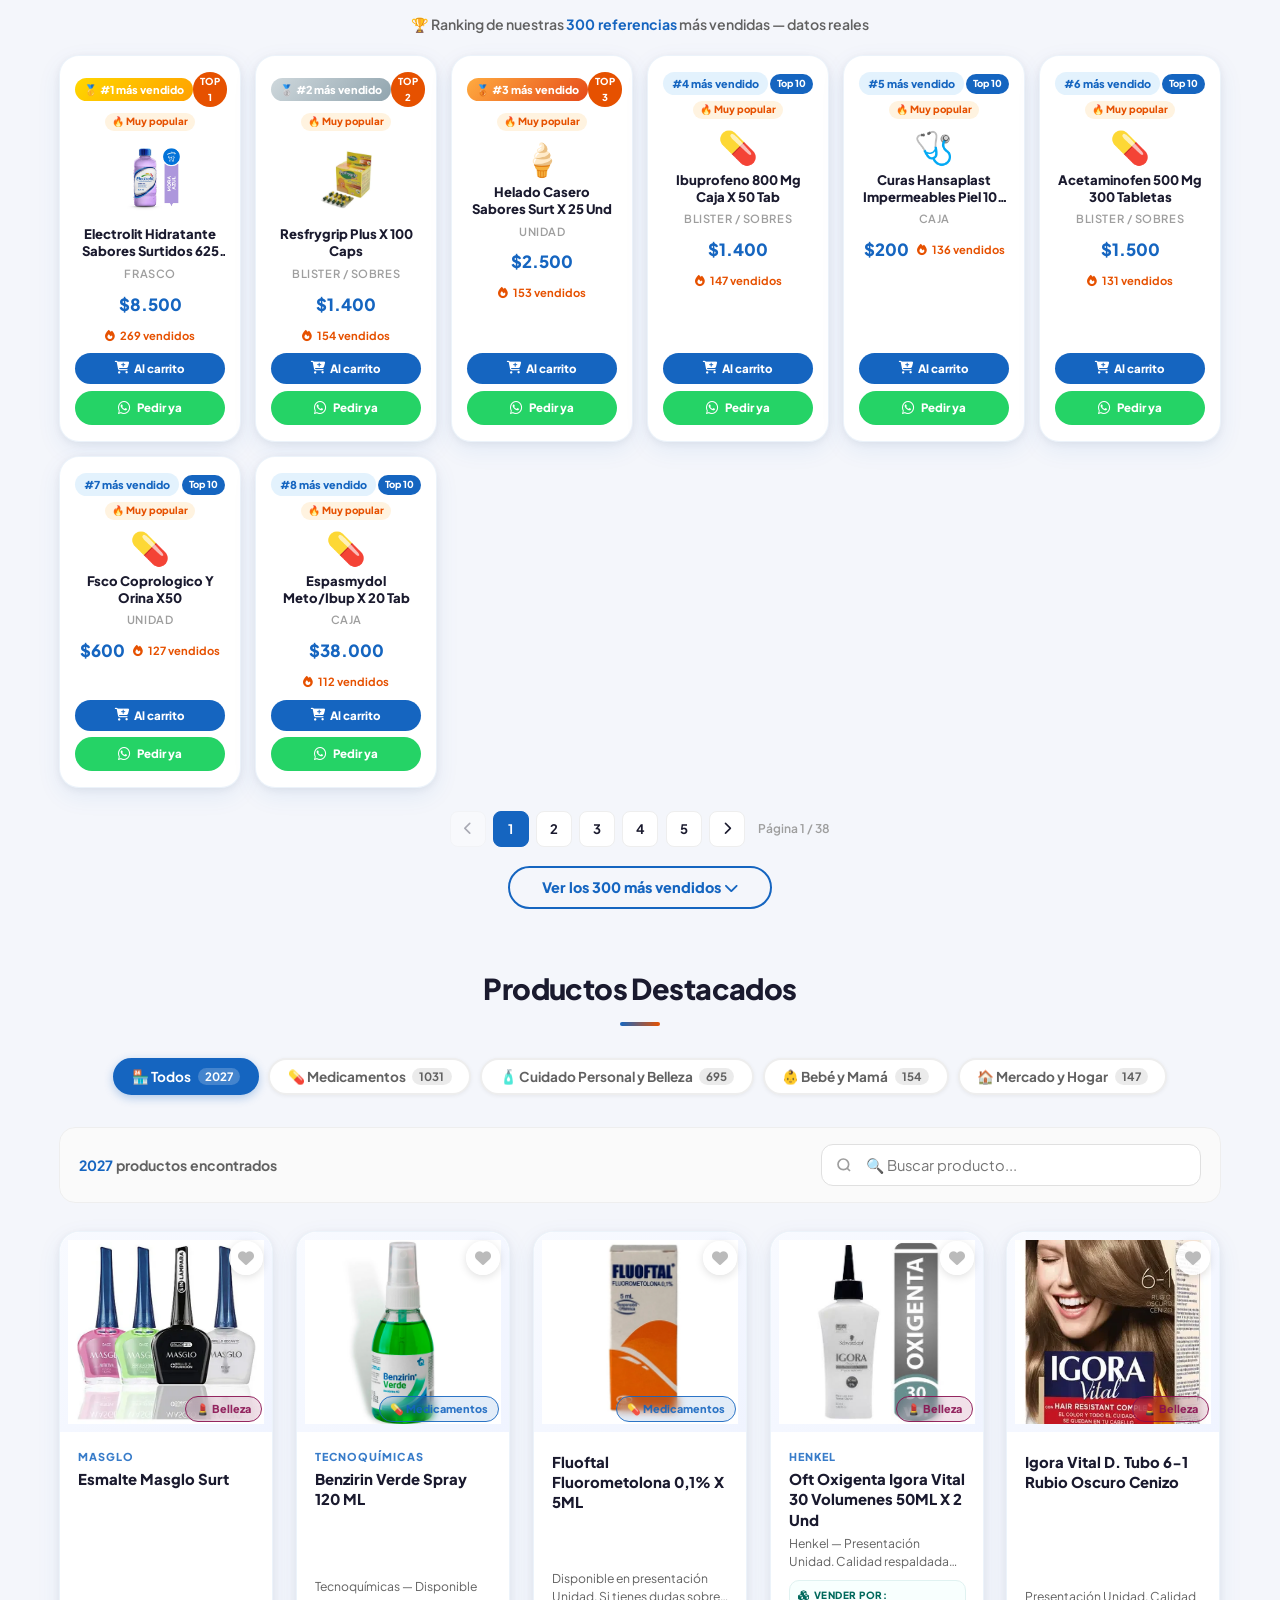
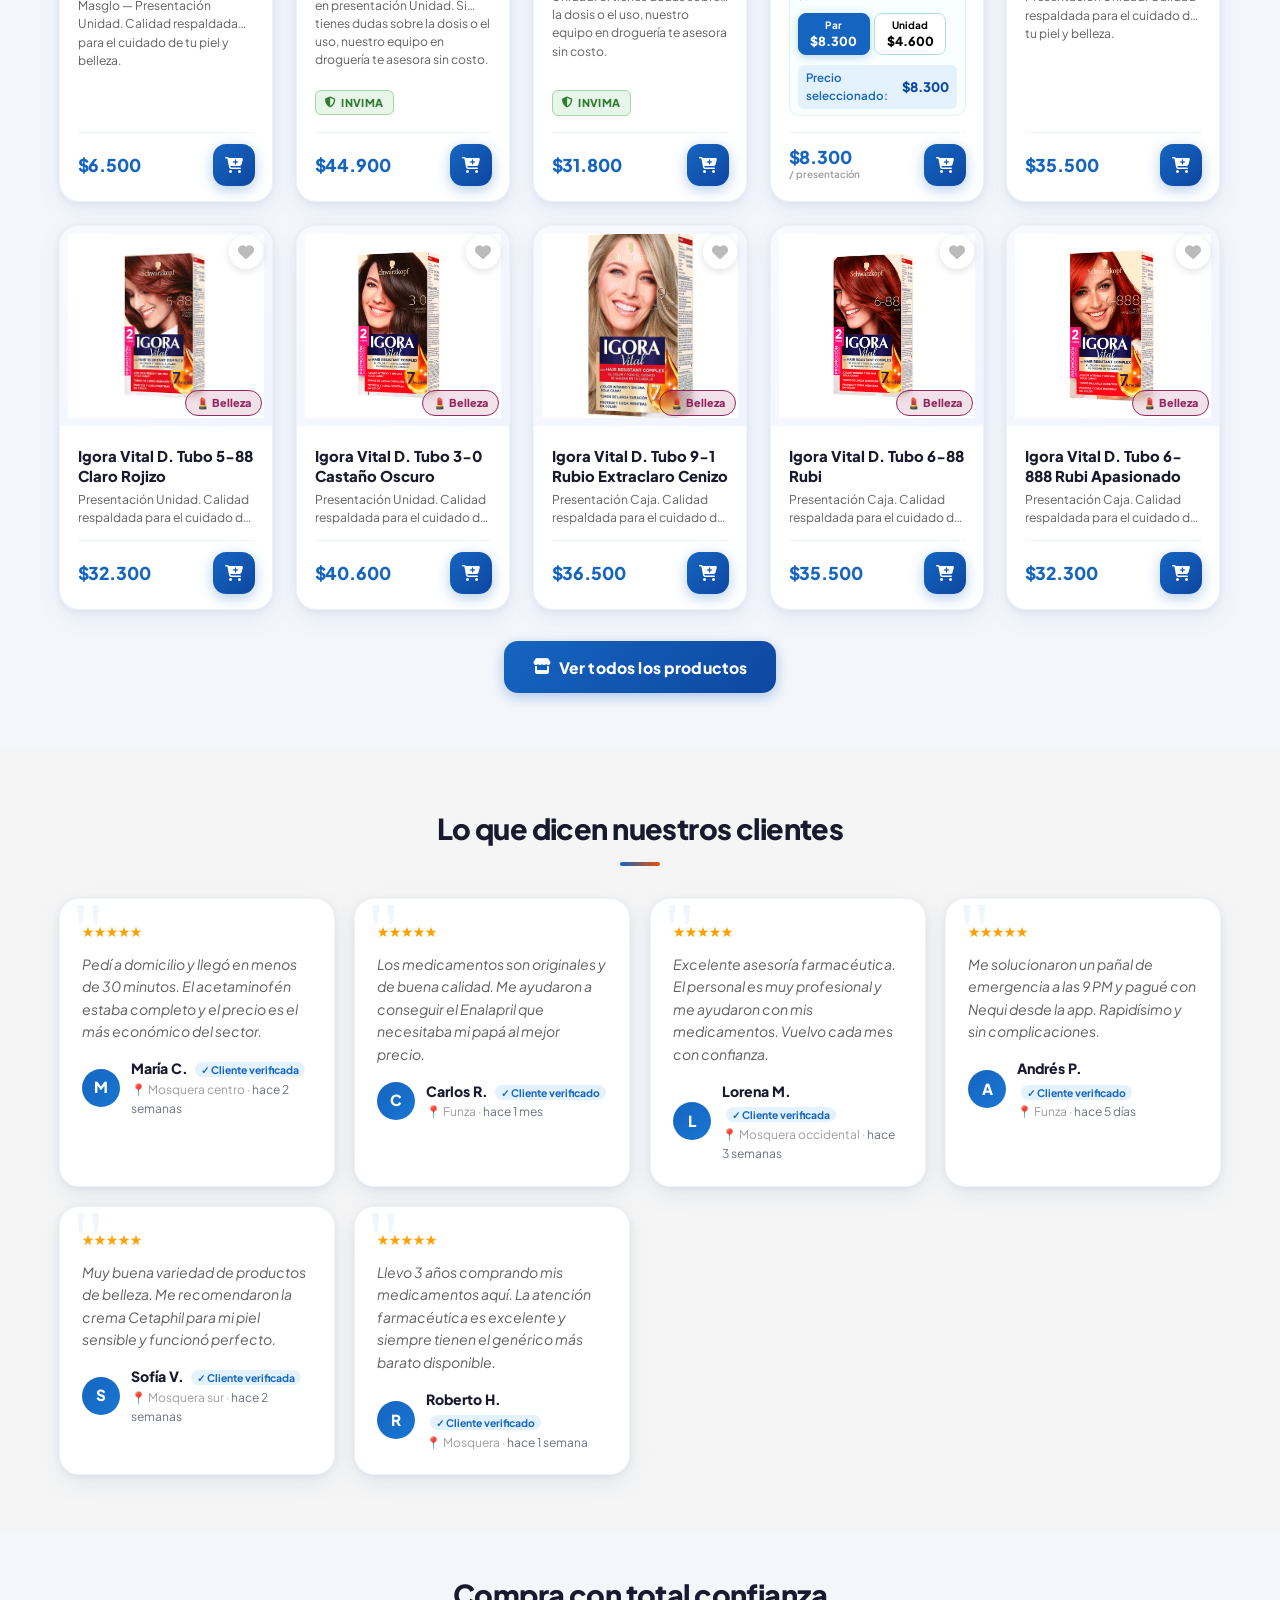
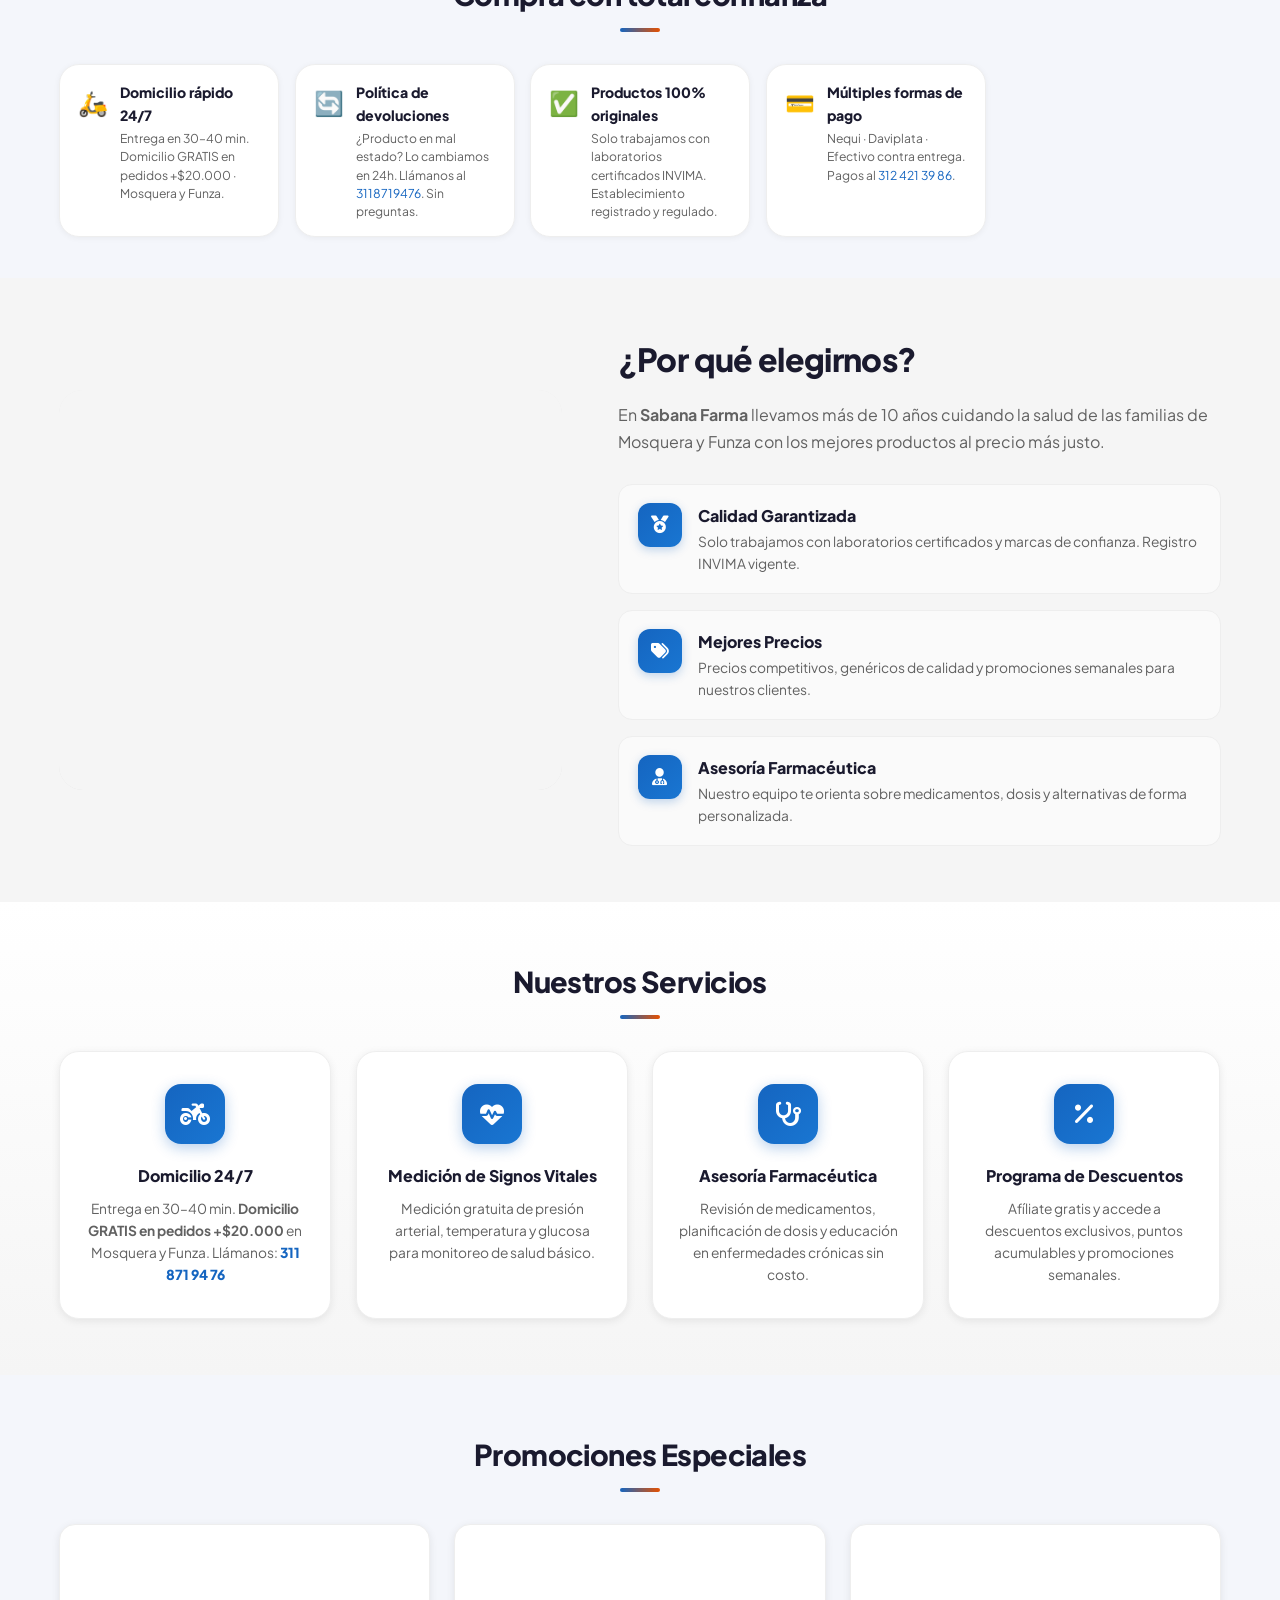
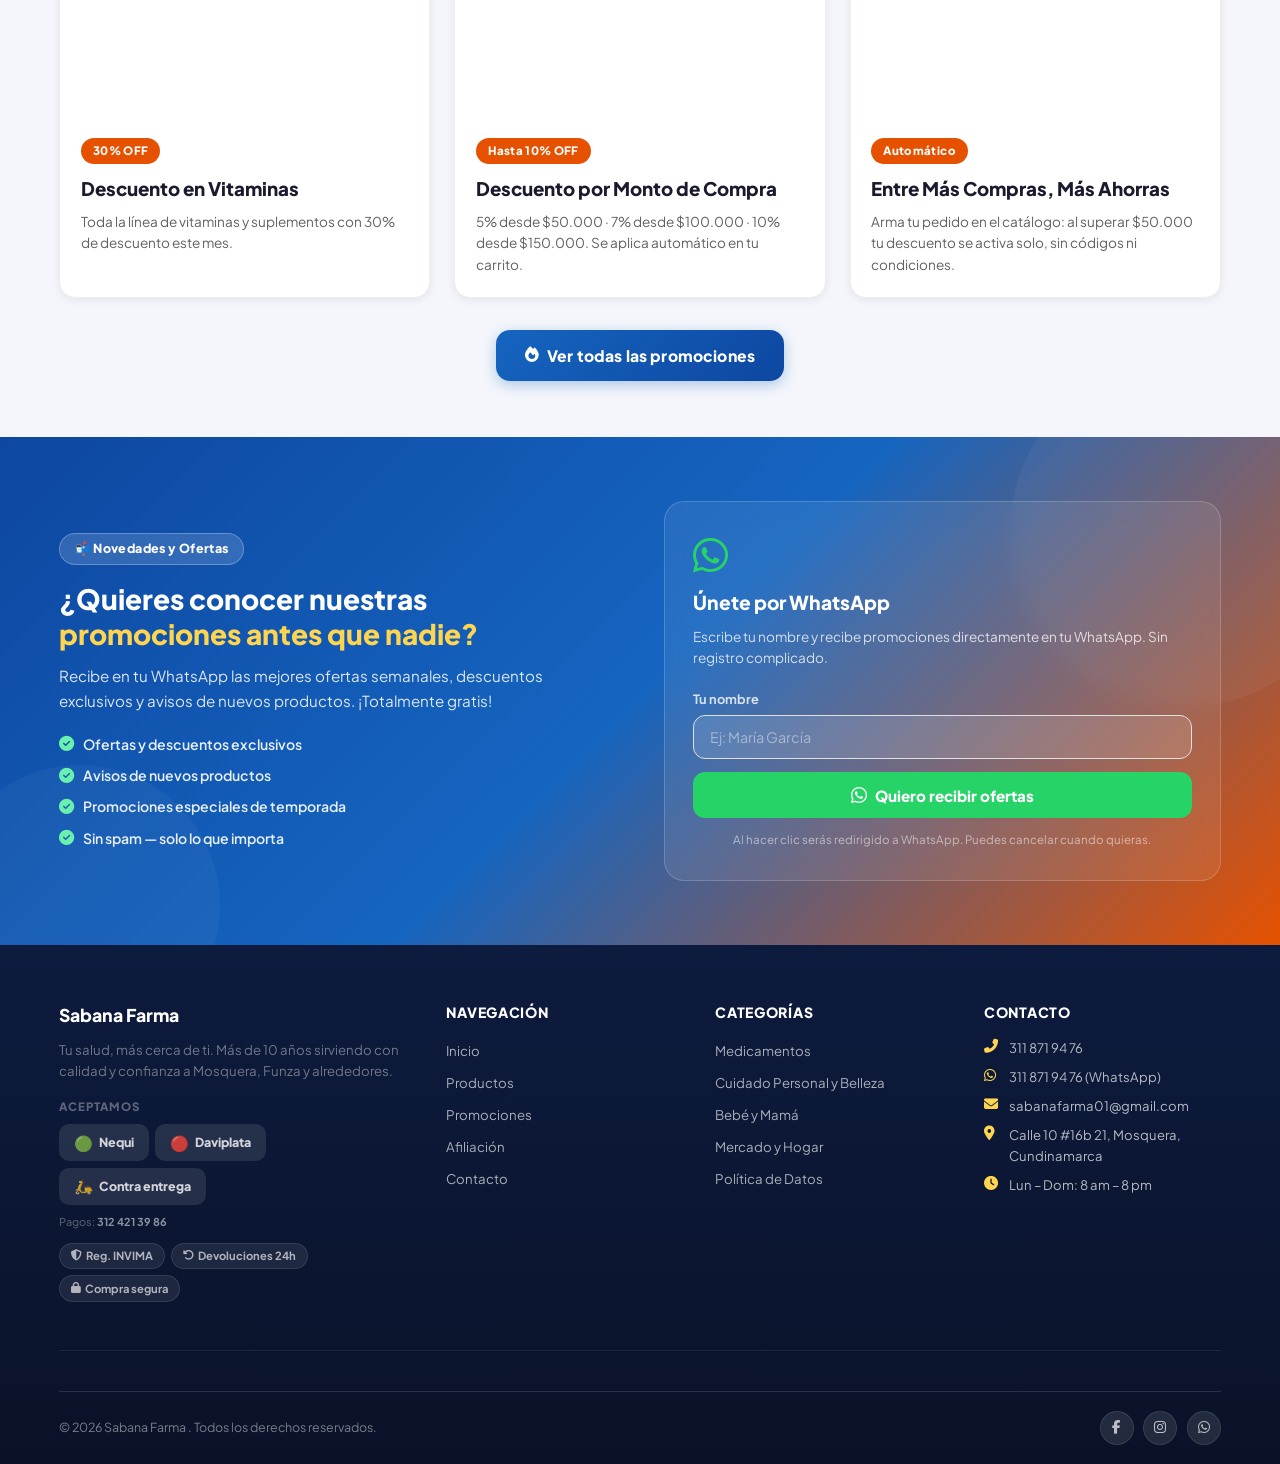
==== commit 8b2fde5f: "Fotos de productos, fix imagenes top ventas, catalogo por mas vendidos y material QR" ====
--- a/index.html
+++ b/index.html
@@ -959,10 +959,13 @@
  return null;
  }
 
- /* ── Imagen real: mapa verificado (TV_IMAGENES) → catálogo → '' (emoji)
-    Sin adivinar rutas por slug: evita peticiones 404 innecesarias ── */
- function tvImagen(ranking, prodCat) {
- if (typeof TV_IMAGENES !== 'undefined' && TV_IMAGENES[ranking]) return TV_IMAGENES[ranking];
+ /* ── Imagen real: mapa por NOMBRE (TV_IMAGENES_NOMBRE) → catálogo → '' (emoji)
+    Indexado por nombre, no por ranking: no se descuadra al regenerar el ranking ── */
+ function tvImagen(nombre, prodCat) {
+ if (typeof TV_IMAGENES_NOMBRE !== 'undefined') {
+ var img = TV_IMAGENES_NOMBRE[tvNormalizar(nombre)];
+ if (img) return img;
+ }
  if (!prodCat) return '';
  if (prodCat.variantes && prodCat.variantes[0] && prodCat.variantes[0].imagen) return prodCat.variantes[0].imagen;
  if (prodCat.imagen) return prodCat.imagen;
@@ -1006,7 +1009,7 @@
  : (p.vendidos >= 50 ? '<span class="tv-popular tv-popular-med">⭐ Popular</span>' : '');
 
  /* Imagen real con fallback al emoji si no existe o falla la carga */
- var imgSrc = tvImagen(p.ranking, prodCat);
+ var imgSrc = tvImagen(p.nombre, prodCat);
  var media = imgSrc
  ? '<img class="tv-img" src="' + imgSrc + '" alt="' + p.nombre.replace(/"/g, '&quot;') + '" loading="lazy" width="72" height="72" decoding="async" ' +
  'onerror="this.style.display=\'none\';if(this.nextElementSibling)this.nextElementSibling.style.display=\'\';">' +
@@ -1142,12 +1145,15 @@
  return;
  }
 
- var ql = q.toLowerCase();
+ /* Normalizar tildes/eñes — helper global de wa-config.js con respaldo */
+ var _n = window.normalizarBusqueda || function (s) { return String(s == null ? '' : s).toLowerCase(); };
+ var ql = _n(q);
  var catalogo = window.CATALOGO || [];
  var res = catalogo.filter(function (p) {
- return (p.nombre && p.nombre.toLowerCase().includes(ql))
- || (p.categoria && p.categoria.toLowerCase().includes(ql))
- || (p.marca && p.marca.toLowerCase().includes(ql));
+ if (window.textoBusquedaProducto) return window.textoBusquedaProducto(p).indexOf(ql) !== -1;
+ return (p.nombre && _n(p.nombre).includes(ql))
+ || (p.categoria && _n(p.categoria).includes(ql))
+ || (p.marca && _n(p.marca).includes(ql));
  }).slice(0, 7);
 
  if (!res.length) {
